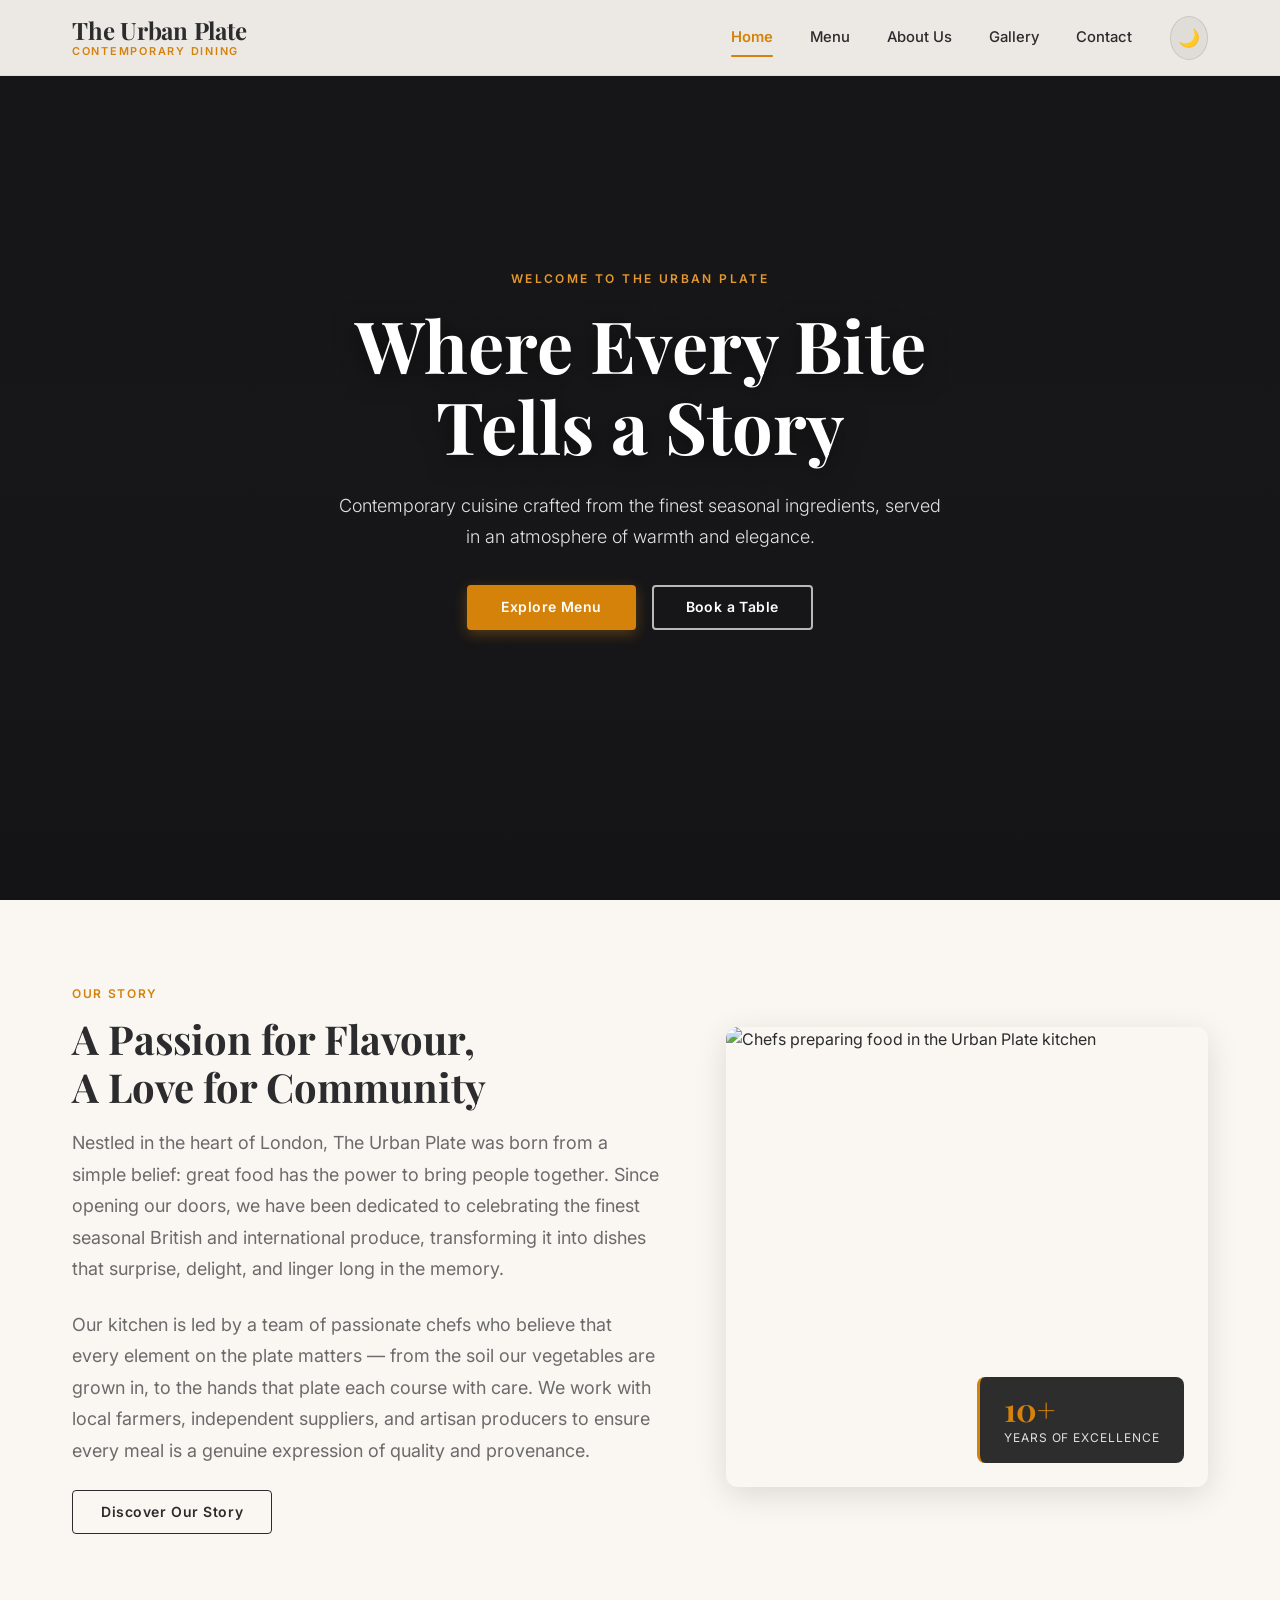
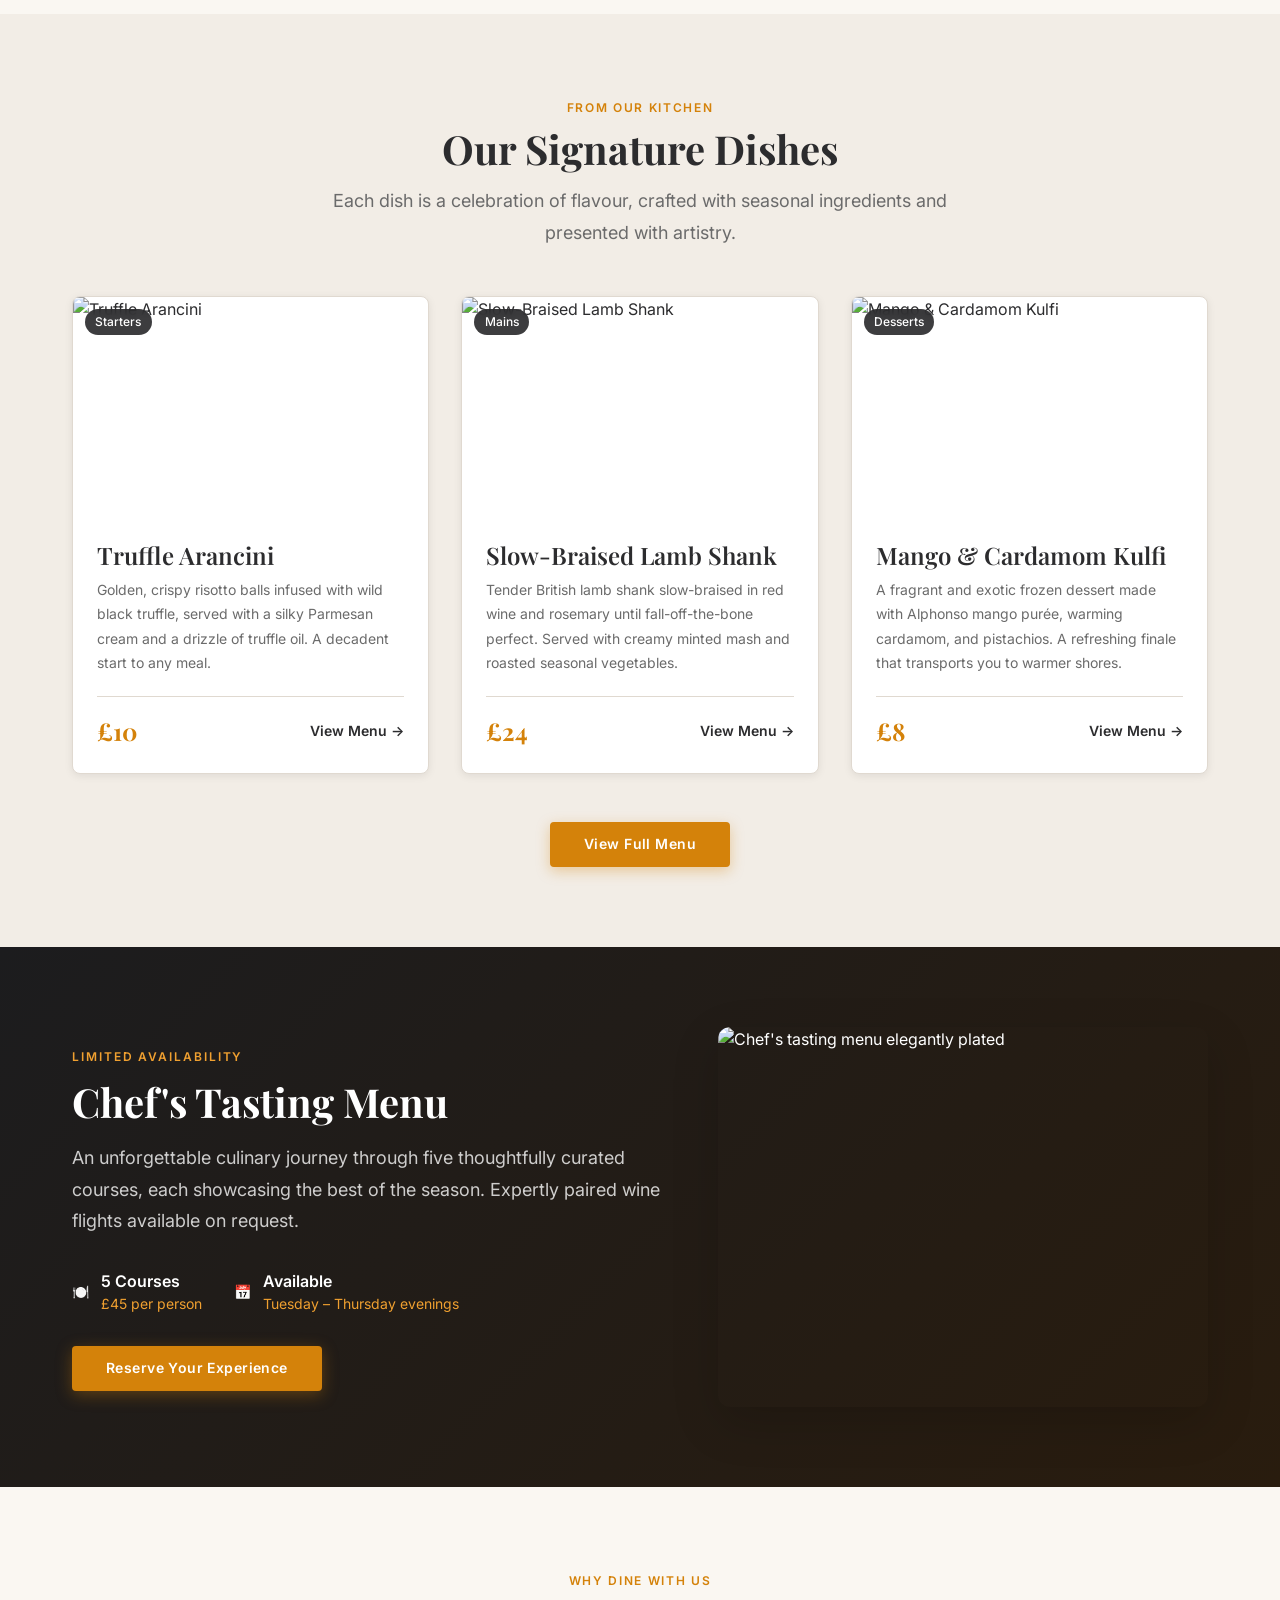
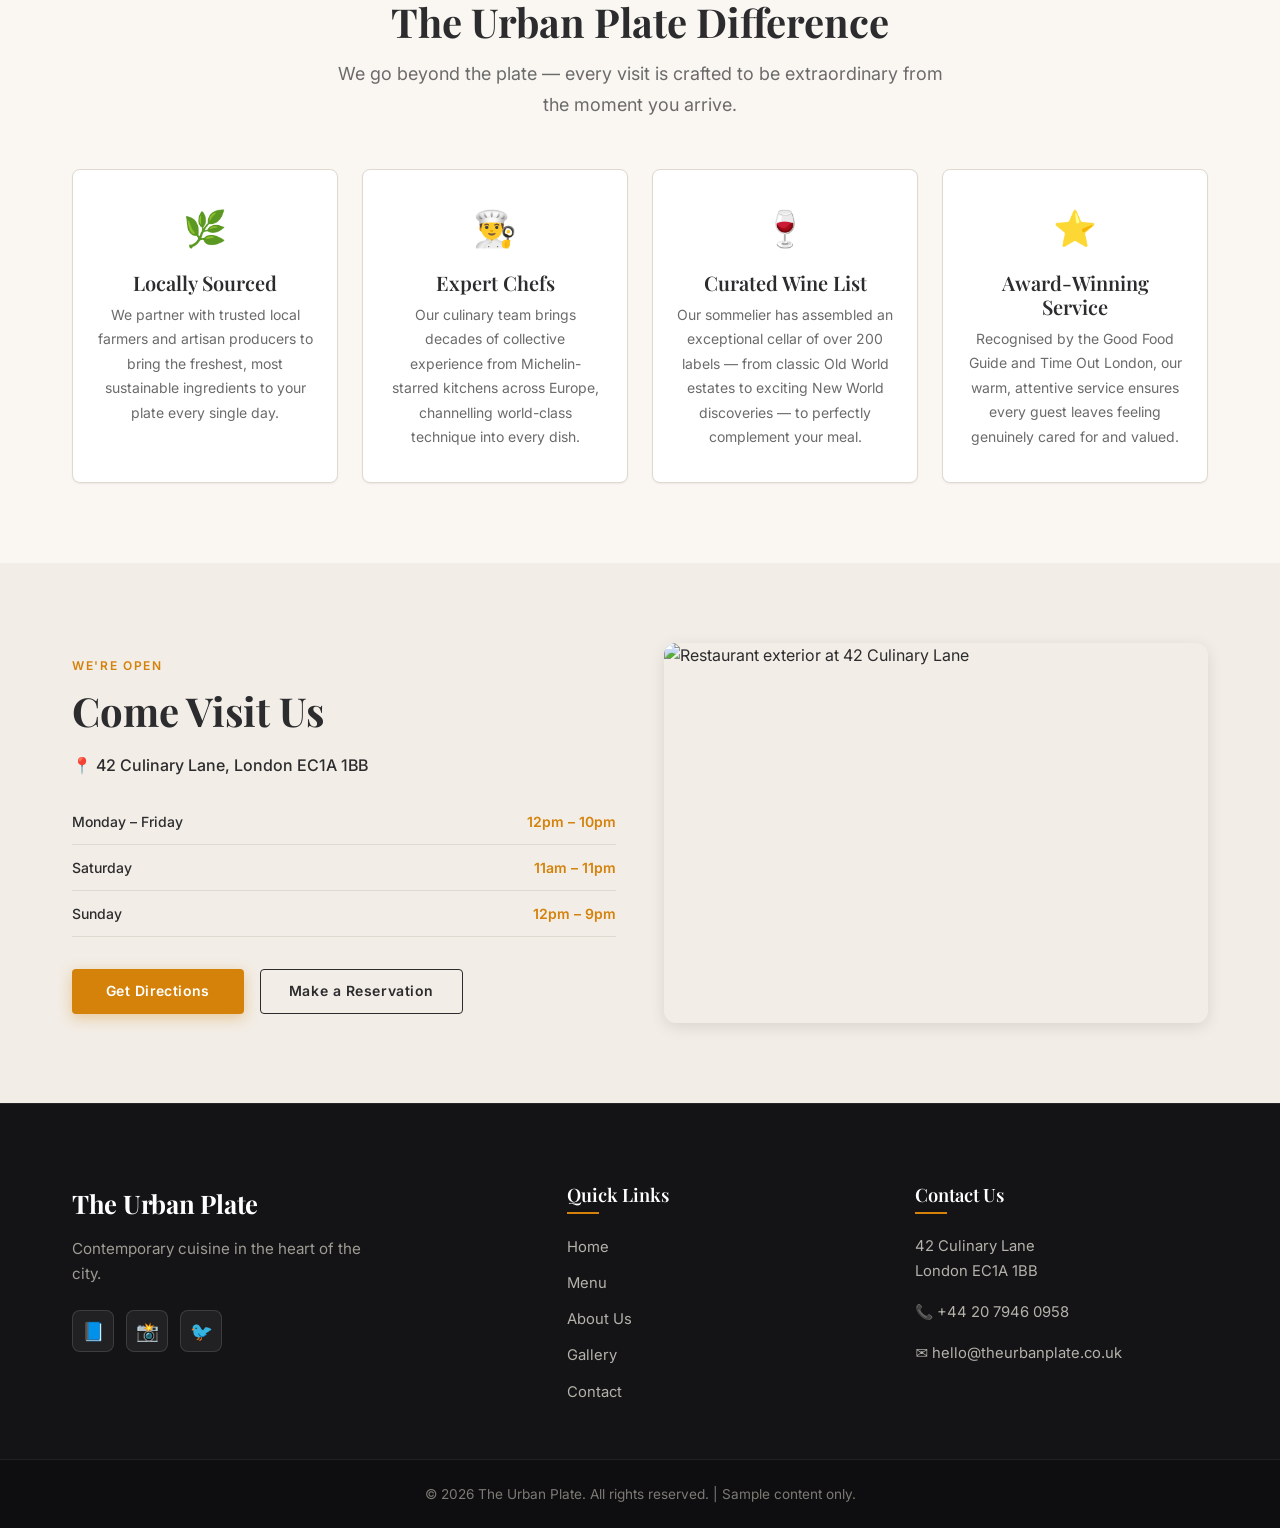
==== index.html @ 1adb3695 "fixed bugs and UI improvement" ====
<!DOCTYPE html>
<html lang="en" data-theme="light">
<head>
  <meta charset="UTF-8">
  <meta name="viewport" content="width=device-width, initial-scale=1.0">
  <meta name="description" content="The Urban Plate – Contemporary dining in the heart of the city.">
  <title>The Urban Plate – Contemporary Restaurant</title>
  <!-- Google Fonts -->
  <link rel="preconnect" href="https://fonts.googleapis.com">
  <link rel="preconnect" href="https://fonts.gstatic.com" crossorigin>
  <link href="https://fonts.googleapis.com/css2?family=Playfair+Display:wght@400;600;700&family=Inter:wght@300;400;500;600&display=swap" rel="stylesheet">
  <link rel="stylesheet" href="css/style.css">
  <link rel="stylesheet" href="css/responsive.css">
</head>
<body>

  <!-- ===== HEADER ===== -->
  <header class="site-header" id="site-header">
    <div class="container header-inner">
      <a href="index.html" class="logo" aria-label="The Urban Plate – Home">
        <span class="logo-name">The Urban Plate</span>
        <span class="logo-tagline">Contemporary Dining</span>
      </a>
      <nav class="main-nav" aria-label="Main navigation">
        <button class="nav-toggle" aria-expanded="false" aria-controls="nav-links" aria-label="Toggle navigation">
          <span class="hamburger">☰</span>
        </button>
        <ul class="nav-links" id="nav-links" role="list">
          <li><a href="index.html" class="nav-link active">Home</a></li>
          <li><a href="menu.html" class="nav-link">Menu</a></li>
          <li><a href="about.html" class="nav-link">About Us</a></li>
          <li><a href="gallery.html" class="nav-link">Gallery</a></li>
          <li><a href="contact.html" class="nav-link">Contact</a></li>
        </ul>
        <button id="dark-mode-toggle" class="dark-mode-btn" aria-label="Toggle dark mode">🌙</button>
      </nav>
    </div>
  </header>

  <main>

    <!-- ===== HERO SECTION ===== -->
    <section class="hero" style="background-image: url('https://images.unsplash.com/photo-1517248135467-4c7edcad34c4?w=1920&q=80')">
      <div class="hero-overlay"></div>
      <div class="hero-content container">
        <span class="hero-eyebrow fade-in">Welcome to The Urban Plate</span>
        <h1 class="hero-title fade-in">Where Every Bite<br>Tells a Story</h1>
        <p class="hero-subtitle fade-in">Contemporary cuisine crafted from the finest seasonal ingredients, served in an atmosphere of warmth and elegance.</p>
        <div class="hero-cta fade-in">
          <a href="menu.html" class="btn-primary">Explore Menu</a>
          <a href="contact.html" class="btn-secondary">Book a Table</a>
        </div>
      </div>
    </section>

    <!-- ===== INTRODUCTION SECTION ===== -->
    <section class="intro-section">
      <div class="container intro-inner">
        <div class="intro-text">
          <span class="section-eyebrow">Our Story</span>
          <h2 class="section-title">A Passion for Flavour, <br>A Love for Community</h2>
          <p>Nestled in the heart of London, The Urban Plate was born from a simple belief: great food has the power to bring people together. Since opening our doors, we have been dedicated to celebrating the finest seasonal British and international produce, transforming it into dishes that surprise, delight, and linger long in the memory.</p>
          <p>Our kitchen is led by a team of passionate chefs who believe that every element on the plate matters — from the soil our vegetables are grown in, to the hands that plate each course with care. We work with local farmers, independent suppliers, and artisan producers to ensure every meal is a genuine expression of quality and provenance.</p>
          <a href="about.html" class="btn-outline">Discover Our Story</a>
        </div>
        <div class="intro-image">
          <img src="https://images.unsplash.com/photo-1414235077428-338989a2e8c0?w=600&h=700&fit=crop&auto=format" alt="Chefs preparing food in the Urban Plate kitchen" loading="lazy">
          <div class="intro-image-badge">
            <span class="badge-number">10+</span>
            <span class="badge-label">Years of Excellence</span>
          </div>
        </div>
      </div>
    </section>

    <!-- ===== FEATURED DISHES SECTION ===== -->
    <section class="featured-dishes">
      <div class="container">
        <div class="section-header">
          <span class="section-eyebrow">From Our Kitchen</span>
          <h2 class="section-title">Our Signature Dishes</h2>
          <p class="section-subtitle">Each dish is a celebration of flavour, crafted with seasonal ingredients and presented with artistry.</p>
        </div>
        <div class="dishes-grid">

          <!-- Dish Card 1 -->
          <article class="dish-card">
            <div class="dish-image-wrap">
              <img src="https://images.unsplash.com/photo-1541529086526-db283c563270?w=600&h=400&fit=crop&auto=format" alt="Truffle Arancini" loading="lazy">
              <span class="dish-category">Starters</span>
            </div>
            <div class="dish-body">
              <h3 class="dish-name">Truffle Arancini</h3>
              <p class="dish-description">Golden, crispy risotto balls infused with wild black truffle, served with a silky Parmesan cream and a drizzle of truffle oil. A decadent start to any meal.</p>
              <div class="dish-footer">
                <span class="dish-price">£10</span>
                <a href="menu.html" class="dish-link">View Menu →</a>
              </div>
            </div>
          </article>

          <!-- Dish Card 2 -->
          <article class="dish-card">
            <div class="dish-image-wrap">
              <img src="https://images.unsplash.com/photo-1544025162-d76694265947?w=600&h=400&fit=crop&auto=format" alt="Slow-Braised Lamb Shank" loading="lazy">
              <span class="dish-category">Mains</span>
            </div>
            <div class="dish-body">
              <h3 class="dish-name">Slow-Braised Lamb Shank</h3>
              <p class="dish-description">Tender British lamb shank slow-braised in red wine and rosemary until fall-off-the-bone perfect. Served with creamy minted mash and roasted seasonal vegetables.</p>
              <div class="dish-footer">
                <span class="dish-price">£24</span>
                <a href="menu.html" class="dish-link">View Menu →</a>
              </div>
            </div>
          </article>

          <!-- Dish Card 3 -->
          <article class="dish-card">
            <div class="dish-image-wrap">
              <img src="https://images.unsplash.com/photo-1587314168485-3236d6710814?w=600&h=400&fit=crop&auto=format" alt="Mango & Cardamom Kulfi" loading="lazy">
              <span class="dish-category">Desserts</span>
            </div>
            <div class="dish-body">
              <h3 class="dish-name">Mango &amp; Cardamom Kulfi</h3>
              <p class="dish-description">A fragrant and exotic frozen dessert made with Alphonso mango purée, warming cardamom, and pistachios. A refreshing finale that transports you to warmer shores.</p>
              <div class="dish-footer">
                <span class="dish-price">£8</span>
                <a href="menu.html" class="dish-link">View Menu →</a>
              </div>
            </div>
          </article>

        </div>
        <div class="section-cta">
          <a href="menu.html" class="btn-primary">View Full Menu</a>
        </div>
      </div>
    </section>

    <!-- ===== SPECIAL OFFER / HIGHLIGHT BANNER ===== -->
    <section class="highlight-banner">
      <div class="container highlight-inner">
        <div class="highlight-content">
          <span class="highlight-eyebrow">Limited Availability</span>
          <h2 class="highlight-title">Chef's Tasting Menu</h2>
          <p class="highlight-desc">An unforgettable culinary journey through five thoughtfully curated courses, each showcasing the best of the season. Expertly paired wine flights available on request.</p>
          <div class="highlight-details">
            <div class="highlight-detail-item">
              <span class="highlight-icon">🍽️</span>
              <div>
                <strong>5 Courses</strong>
                <span>£45 per person</span>
              </div>
            </div>
            <div class="highlight-detail-item">
              <span class="highlight-icon">📅</span>
              <div>
                <strong>Available</strong>
                <span>Tuesday – Thursday evenings</span>
              </div>
            </div>
          </div>
          <a href="contact.html" class="btn-gold">Reserve Your Experience</a>
        </div>
        <div class="highlight-image">
          <img src="https://images.unsplash.com/photo-1529543544282-ea669407fca3?w=600&h=500&fit=crop&auto=format" alt="Chef's tasting menu elegantly plated" loading="lazy">
        </div>
      </div>
    </section>

    <!-- ===== WHY CHOOSE US ===== -->
    <section class="why-us">
      <div class="container">
        <div class="section-header">
          <span class="section-eyebrow">Why Dine With Us</span>
          <h2 class="section-title">The Urban Plate Difference</h2>
          <p class="section-subtitle">We go beyond the plate — every visit is crafted to be extraordinary from the moment you arrive.</p>
        </div>
        <div class="features-grid">

          <div class="feature-tile">
            <div class="feature-icon" aria-hidden="true">🌿</div>
            <h3 class="feature-title">Locally Sourced</h3>
            <p class="feature-desc">We partner with trusted local farmers and artisan producers to bring the freshest, most sustainable ingredients to your plate every single day.</p>
          </div>

          <div class="feature-tile">
            <div class="feature-icon" aria-hidden="true">👨‍🍳</div>
            <h3 class="feature-title">Expert Chefs</h3>
            <p class="feature-desc">Our culinary team brings decades of collective experience from Michelin-starred kitchens across Europe, channelling world-class technique into every dish.</p>
          </div>

          <div class="feature-tile">
            <div class="feature-icon" aria-hidden="true">🍷</div>
            <h3 class="feature-title">Curated Wine List</h3>
            <p class="feature-desc">Our sommelier has assembled an exceptional cellar of over 200 labels — from classic Old World estates to exciting New World discoveries — to perfectly complement your meal.</p>
          </div>

          <div class="feature-tile">
            <div class="feature-icon" aria-hidden="true">⭐</div>
            <h3 class="feature-title">Award-Winning Service</h3>
            <p class="feature-desc">Recognised by the Good Food Guide and Time Out London, our warm, attentive service ensures every guest leaves feeling genuinely cared for and valued.</p>
          </div>

        </div>
      </div>
    </section>

    <!-- ===== OPENING HOURS TEASER ===== -->
    <section class="hours-teaser">
      <div class="container hours-inner">
        <div class="hours-content">
          <span class="section-eyebrow">We're Open</span>
          <h2 class="section-title">Come Visit Us</h2>
          <p class="hours-address">📍 42 Culinary Lane, London EC1A 1BB</p>
          <ul class="hours-list" aria-label="Opening hours">
            <li>
              <span class="hours-day">Monday – Friday</span>
              <span class="hours-time">12pm – 10pm</span>
            </li>
            <li>
              <span class="hours-day">Saturday</span>
              <span class="hours-time">11am – 11pm</span>
            </li>
            <li>
              <span class="hours-day">Sunday</span>
              <span class="hours-time">12pm – 9pm</span>
            </li>
          </ul>
          <div class="hours-actions">
            <a href="contact.html" class="btn-primary">Get Directions</a>
            <a href="contact.html" class="btn-outline">Make a Reservation</a>
          </div>
        </div>
        <div class="hours-map-placeholder" aria-hidden="true">
          <img src="https://images.unsplash.com/photo-1424847651672-bf20a4b0982b?w=560&h=420&fit=crop&auto=format" alt="Restaurant exterior at 42 Culinary Lane" loading="lazy">
        </div>
      </div>
    </section>

  </main>

  <!-- ===== FOOTER ===== -->
  <footer class="site-footer">
    <div class="container footer-inner">
      <div class="footer-brand">
        <span class="logo-name">The Urban Plate</span>
        <p>Contemporary cuisine in the heart of the city.</p>
        <div class="social-links">
          <a href="#" aria-label="Facebook">📘</a>
          <a href="#" aria-label="Instagram">📸</a>
          <a href="#" aria-label="Twitter">🐦</a>
        </div>
      </div>
      <div class="footer-nav">
        <h4>Quick Links</h4>
        <ul>
          <li><a href="index.html">Home</a></li>
          <li><a href="menu.html">Menu</a></li>
          <li><a href="about.html">About Us</a></li>
          <li><a href="gallery.html">Gallery</a></li>
          <li><a href="contact.html">Contact</a></li>
        </ul>
      </div>
      <div class="footer-contact">
        <h4>Contact Us</h4>
        <p>42 Culinary Lane<br>London EC1A 1BB</p>
        <p>📞 +44 20 7946 0958</p>
        <p>✉️ hello@theurbanplate.co.uk</p>
      </div>
    </div>
    <div class="footer-bar">
      <div class="container">
        <p>&copy; <span id="current-year"></span> The Urban Plate. All rights reserved. | Sample content only.</p>
      </div>
    </div>
  </footer>

  <script src="js/main.js" defer></script>
</body>
</html>
---- css/style.css ----
/* ============================================================
   The Urban Plate — Main Stylesheet
   Design System: Cream/Charcoal/Gold | Playfair Display + Inter
   ============================================================ */

/* ─────────────────────────────────────────
   1. GOOGLE FONTS IMPORT
───────────────────────────────────────── */
@import url('https://fonts.googleapis.com/css2?family=Playfair+Display:ital,wght@0,400;0,500;0,600;0,700;1,400;1,500&family=Inter:wght@300;400;500;600;700&display=swap');

/* ─────────────────────────────────────────
   2. CSS CUSTOM PROPERTIES
───────────────────────────────────────── */
:root {
  /* Colors */
  --color-bg-primary:       #FAF7F2;
  --color-bg-secondary:     #1C1C1E;
  --color-bg-card:          #FFFFFF;
  --color-bg-muted:         #F2EDE6;
  --color-accent:           #D4820A;
  --color-accent-dark:      #B56D08;
  --color-accent-light:     #F0A030;
  --color-text-primary:     #2C2C2E;
  --color-text-muted:       #6B6B6B;
  --color-text-light:       #FFFFFF;
  --color-text-on-dark:     #E8E8E8;
  --color-border:           #E0D9D0;
  --color-border-dark:      #3A3A3C;
  --color-success:          #2D7A4F;
  --color-success-bg:       #E6F4ED;
  --color-error:            #C0392B;
  --color-error-bg:         #FDECEA;

  /* Typography */
  --font-heading:           'Playfair Display', Georgia, serif;
  --font-body:              'Inter', system-ui, -apple-system, sans-serif;

  /* Font Sizes (fluid) */
  --fs-xs:    0.75rem;    /* 12px */
  --fs-sm:    0.875rem;   /* 14px */
  --fs-base:  1rem;       /* 16px */
  --fs-md:    1.125rem;   /* 18px */
  --fs-lg:    1.25rem;    /* 20px */
  --fs-xl:    1.5rem;     /* 24px */
  --fs-2xl:   2rem;       /* 32px */
  --fs-3xl:   2.5rem;     /* 40px */
  --fs-4xl:   3rem;       /* 48px */
  --fs-5xl:   3.75rem;    /* 60px */
  --fs-hero:  clamp(2.5rem, 6vw, 4.5rem);

  /* Font Weights */
  --fw-light:    300;
  --fw-regular:  400;
  --fw-medium:   500;
  --fw-semibold: 600;
  --fw-bold:     700;

  /* Line Heights */
  --lh-tight:   1.2;
  --lh-snug:    1.35;
  --lh-normal:  1.5;
  --lh-relaxed: 1.75;

  /* Spacing */
  --space-1:   0.25rem;
  --space-2:   0.5rem;
  --space-3:   0.75rem;
  --space-4:   1rem;
  --space-5:   1.25rem;
  --space-6:   1.5rem;
  --space-8:   2rem;
  --space-10:  2.5rem;
  --space-12:  3rem;
  --space-16:  4rem;
  --space-20:  5rem;
  --space-24:  6rem;

  /* Layout */
  --max-width:          1200px;
  --container-padding:  clamp(1rem, 4vw, 2rem);
  --header-height:      72px;

  /* Border Radius */
  --radius-sm:   4px;
  --radius-md:   8px;
  --radius-lg:   12px;
  --radius-xl:   16px;
  --radius-full: 9999px;

  /* Shadows */
  --shadow-xs:  0 1px 2px rgba(0, 0, 0, 0.06);
  --shadow-sm:  0 2px 8px rgba(0, 0, 0, 0.08);
  --shadow-md:  0 4px 16px rgba(0, 0, 0, 0.10);
  --shadow-lg:  0 8px 32px rgba(0, 0, 0, 0.12);
  --shadow-xl:  0 16px 48px rgba(0, 0, 0, 0.16);
  --shadow-accent: 0 4px 20px rgba(212, 130, 10, 0.30);

  /* Transitions */
  --transition-fast:   0.15s ease;
  --transition-base:   0.3s ease;
  --transition-slow:   0.5s ease;

  /* Z-Index Scale */
  --z-below:   -1;
  --z-base:     0;
  --z-above:    1;
  --z-dropdown: 100;
  --z-sticky:   200;
  --z-overlay:  300;
  --z-modal:    400;
  --z-toast:    500;
}

/* ─────────────────────────────────────────
   3. RESET & BASE
───────────────────────────────────────── */
*,
*::before,
*::after {
  box-sizing: border-box;
  margin: 0;
  padding: 0;
}

html {
  scroll-behavior: smooth;
  font-size: 16px;
  -webkit-text-size-adjust: 100%;
  text-size-adjust: 100%;
}

body {
  font-family: var(--font-body);
  font-size: var(--fs-base);
  font-weight: var(--fw-regular);
  line-height: var(--lh-normal);
  color: var(--color-text-primary);
  background-color: var(--color-bg-primary);
  -webkit-font-smoothing: antialiased;
  -moz-osx-font-smoothing: grayscale;
  overflow-x: hidden;
}

img,
picture,
video,
canvas,
svg {
  display: block;
  max-width: 100%;
}

input,
button,
textarea,
select {
  font: inherit;
}

p,
h1, h2, h3, h4, h5, h6 {
  overflow-wrap: break-word;
}

ul, ol {
  list-style: none;
}

a {
  color: inherit;
  text-decoration: none;
}

button {
  cursor: pointer;
  border: none;
  background: none;
}

/* ─────────────────────────────────────────
   4. TYPOGRAPHY
───────────────────────────────────────── */
h1, h2, h3, h4 {
  font-family: var(--font-heading);
  font-weight: var(--fw-bold);
  line-height: var(--lh-tight);
  color: var(--color-text-primary);
}

h1 { font-size: var(--fs-4xl); }
h2 { font-size: var(--fs-3xl); }
h3 { font-size: var(--fs-2xl); }
h4 { font-size: var(--fs-xl); }

h5, h6 {
  font-family: var(--font-body);
  font-weight: var(--fw-semibold);
  line-height: var(--lh-snug);
}
h5 { font-size: var(--fs-lg); }
h6 { font-size: var(--fs-md); }

p {
  line-height: var(--lh-relaxed);
  color: var(--color-text-muted);
}

p + p {
  margin-top: var(--space-4);
}

strong { font-weight: var(--fw-semibold); color: var(--color-text-primary); }
em     { font-style: italic; }

small  { font-size: var(--fs-sm); }

blockquote {
  border-left: 4px solid var(--color-accent);
  padding-left: var(--space-6);
  font-family: var(--font-heading);
  font-style: italic;
  font-size: var(--fs-lg);
  color: var(--color-text-primary);
  margin: var(--space-8) 0;
}

/* ── Typography Utilities ── */
.text-center   { text-align: center; }
.text-left     { text-align: left; }
.text-right    { text-align: right; }

.text-accent   { color: var(--color-accent); }
.text-muted    { color: var(--color-text-muted); }
.text-light    { color: var(--color-text-light); }
.text-dark     { color: var(--color-text-primary); }
.text-on-dark  { color: var(--color-text-on-dark); }

.text-sm   { font-size: var(--fs-sm); }
.text-md   { font-size: var(--fs-md); }
.text-lg   { font-size: var(--fs-lg); }
.text-xl   { font-size: var(--fs-xl); }

.font-heading  { font-family: var(--font-heading); }
.font-body     { font-family: var(--font-body); }
.fw-medium     { font-weight: var(--fw-medium); }
.fw-semibold   { font-weight: var(--fw-semibold); }
.fw-bold       { font-weight: var(--fw-bold); }

.italic        { font-style: italic; }
.uppercase     { text-transform: uppercase; letter-spacing: 0.08em; }
.tracking-wide { letter-spacing: 0.05em; }

/* ─────────────────────────────────────────
   5. LAYOUT SYSTEM
───────────────────────────────────────── */
.container {
  width: 100%;
  max-width: var(--max-width);
  margin-inline: auto;
  padding-inline: var(--container-padding);
}

.container-sm {
  max-width: 760px;
  margin-inline: auto;
  padding-inline: var(--container-padding);
}

/* Flexbox Utilities */
.d-flex        { display: flex; }
.d-inline-flex { display: inline-flex; }
.flex-col      { flex-direction: column; }
.flex-row      { flex-direction: row; }
.flex-wrap     { flex-wrap: wrap; }
.flex-nowrap   { flex-wrap: nowrap; }
.align-center  { align-items: center; }
.align-start   { align-items: flex-start; }
.align-end     { align-items: flex-end; }
.justify-center       { justify-content: center; }
.justify-between      { justify-content: space-between; }
.justify-end          { justify-content: flex-end; }
.justify-start        { justify-content: flex-start; }
.gap-2  { gap: var(--space-2); }
.gap-4  { gap: var(--space-4); }
.gap-6  { gap: var(--space-6); }
.gap-8  { gap: var(--space-8); }
.gap-12 { gap: var(--space-12); }

/* Grid Utilities */
.d-grid        { display: grid; }
.grid-2 { grid-template-columns: repeat(2, 1fr); gap: var(--space-8); }
.grid-3 { grid-template-columns: repeat(3, 1fr); gap: var(--space-8); }
.grid-4 { grid-template-columns: repeat(4, 1fr); gap: var(--space-6); }

/* Spacing Utilities */
.mt-auto { margin-top: auto; }
.mb-auto { margin-bottom: auto; }
.mx-auto { margin-inline: auto; }

.mt-4  { margin-top: var(--space-4); }
.mt-6  { margin-top: var(--space-6); }
.mt-8  { margin-top: var(--space-8); }
.mt-12 { margin-top: var(--space-12); }
.mb-4  { margin-bottom: var(--space-4); }
.mb-6  { margin-bottom: var(--space-6); }
.mb-8  { margin-bottom: var(--space-8); }

.pt-8  { padding-top: var(--space-8); }
.pb-8  { padding-bottom: var(--space-8); }

/* Display Utilities */
.d-none   { display: none; }
.d-block  { display: block; }

/* Width/Height Utilities */
.w-full  { width: 100%; }
.h-full  { height: 100%; }

/* Position Utilities */
.relative { position: relative; }
.absolute  { position: absolute; }
.fixed     { position: fixed; }

/* Overflow */
.overflow-hidden { overflow: hidden; }

/* ─────────────────────────────────────────
   6. SECTION & HEADING UTILITIES
───────────────────────────────────────── */
.section-padding {
  padding-top: 80px;
  padding-bottom: 80px;
}

.section-heading {
  font-family: var(--font-heading);
  font-size: var(--fs-3xl);
  font-weight: var(--fw-bold);
  color: var(--color-text-primary);
  margin-bottom: var(--space-4);
  position: relative;
  display: inline-block;
}

.section-heading::after {
  content: '';
  display: block;
  width: 60px;
  height: 3px;
  background-color: var(--color-accent);
  margin-top: var(--space-3);
  border-radius: var(--radius-full);
}

.section-heading.centered {
  display: block;
  text-align: center;
}

.section-heading.centered::after {
  margin-inline: auto;
}

.section-subheading {
  font-size: var(--fs-md);
  color: var(--color-text-muted);
  line-height: var(--lh-relaxed);
  max-width: 600px;
}

.section-subheading.centered {
  margin-inline: auto;
  text-align: center;
}

.section-label {
  font-family: var(--font-body);
  font-size: var(--fs-xs);
  font-weight: var(--fw-semibold);
  text-transform: uppercase;
  letter-spacing: 0.12em;
  color: var(--color-accent);
  margin-bottom: var(--space-3);
}

/* ─────────────────────────────────────────
   7. HEADER & NAVIGATION
───────────────────────────────────────── */
.site-header {
  position: fixed;
  top: 0;
  left: 0;
  right: 0;
  z-index: 1000;
  height: 76px;
  display: flex;
  align-items: center;
  background-color: rgba(250, 247, 242, 0.94);
  backdrop-filter: blur(14px) saturate(180%);
  -webkit-backdrop-filter: blur(14px) saturate(180%);
  border-bottom: 1px solid rgba(212, 130, 10, 0.15);
  transition: background-color 0.3s ease,
              box-shadow 0.3s ease,
              height 0.3s ease;
}

.site-header.scrolled {
  height: 68px;
  background-color: rgba(250, 247, 242, 0.98);
  box-shadow: 0 4px 20px rgba(0, 0, 0, 0.08);
}

.site-header .container,
.header-inner {
  display: flex;
  align-items: center;
  justify-content: space-between;
  width: 100%;
}

/* Logo */
.logo,
.site-logo {
  display: flex;
  flex-direction: column;
  line-height: 1.1;
  text-decoration: none;
  flex-shrink: 0;
}

.logo-name,
.site-logo__name {
  font-family: var(--font-heading, 'Playfair Display', Georgia, serif);
  font-size: 1.5rem;
  font-weight: 700;
  color: var(--color-text-primary, #2C2C2E);
  letter-spacing: -0.01em;
}

.logo-name span,
.site-logo__name span {
  color: var(--color-accent, #D4820A);
}

.logo-tagline,
.site-logo__tagline {
  font-family: var(--font-body, 'Inter', sans-serif);
  font-size: 0.68rem;
  font-weight: 600;
  letter-spacing: 0.16em;
  text-transform: uppercase;
  color: var(--color-accent, #D4820A);
  margin-top: 2px;
}

/* Primary Navigation */
.main-nav,
.site-nav {
  display: flex;
  align-items: center;
  gap: 1.5rem;
}

.nav-links,
.nav-list {
  display: flex;
  align-items: center;
  gap: 0.5rem;
  list-style: none;
  margin: 0;
  padding: 0;
}

.nav-links li,
.nav-list li {
  list-style: none;
  margin: 0;
  padding: 0;
}

.nav-link {
  display: inline-block;
  font-family: var(--font-body, 'Inter', sans-serif);
  font-size: 0.925rem;
  font-weight: 500;
  color: var(--color-text-primary, #2C2C2E);
  padding: 0.5rem 0.9rem;
  border-radius: 4px;
  position: relative;
  text-decoration: none;
  transition: color 0.2s ease;
  white-space: nowrap;
}

.nav-link::after {
  content: '';
  position: absolute;
  bottom: 0;
  left: 0.9rem;
  right: 0.9rem;
  height: 2px;
  background-color: var(--color-accent, #D4820A);
  border-radius: 2px;
  transform: scaleX(0);
  transform-origin: center;
  transition: transform 0.25s ease;
}

.nav-link:hover {
  color: var(--color-accent, #D4820A);
}

.nav-link:hover::after,
.nav-link.nav-active::after,
.nav-link.active::after {
  transform: scaleX(1);
}

.nav-link.nav-active,
.nav-link.active {
  color: var(--color-accent, #D4820A);
  font-weight: 600;
}

/* Dark mode toggle */
.dark-mode-btn,
#dark-mode-toggle {
  background: rgba(0, 0, 0, 0.05);
  border: 1px solid rgba(0, 0, 0, 0.1);
  border-radius: 50%;
  width: 38px;
  height: 38px;
  display: flex;
  align-items: center;
  justify-content: center;
  cursor: pointer;
  font-size: 1.1rem;
  transition: all 0.2s ease;
  padding: 0;
  line-height: 1;
  color: var(--color-text-primary, #2C2C2E);
}

.dark-mode-btn:hover,
#dark-mode-toggle:hover {
  background: rgba(212, 130, 10, 0.15);
  border-color: var(--color-accent, #D4820A);
  transform: rotate(15deg);
}

/* Nav CTA */
.nav-cta {
  margin-left: var(--space-4);
}

/* Hamburger Toggle */
.nav-toggle {
  display: none;
  flex-direction: column;
  justify-content: center;
  align-items: center;
  gap: 5px;
  width: 40px;
  height: 40px;
  background: none;
  border: none;
  cursor: pointer;
  border-radius: var(--radius-sm);
  padding: var(--space-2);
  transition: background-color var(--transition-fast);
  color: var(--color-text-primary, #2C2C2E);
  font-size: 1.4rem;
}

.nav-toggle:hover {
  background-color: var(--color-bg-muted);
}

.nav-toggle .hamburger {
  font-size: 1.4rem;
  line-height: 1;
}

.nav-toggle__bar {
  display: block;
  width: 22px;
  height: 2px;
  background-color: var(--color-text-primary);
  border-radius: var(--radius-full);
  transition: transform var(--transition-base), opacity var(--transition-base);
}
}

.nav-toggle[aria-expanded="true"] .nav-toggle__bar:nth-child(1) {
  transform: translateY(7px) rotate(45deg);
}
.nav-toggle[aria-expanded="true"] .nav-toggle__bar:nth-child(2) {
  opacity: 0;
  transform: scaleX(0);
}
.nav-toggle[aria-expanded="true"] .nav-toggle__bar:nth-child(3) {
  transform: translateY(-7px) rotate(-45deg);
}

/* Page offset for fixed header */
.page-content {
  padding-top: var(--header-height);
}

/* ─────────────────────────────────────────
   8. HERO SECTION
───────────────────────────────────────── */
.hero {
  position: relative;
  min-height: 100vh;
  display: flex;
  align-items: center;
  justify-content: center;
  overflow: hidden;
  background-color: var(--color-bg-secondary);
}

.hero__bg {
  position: absolute;
  inset: 0;
  background-size: cover;
  background-position: center;
  background-repeat: no-repeat;
  transform: scale(1.04);
  transition: transform 8s ease;
}

.hero.loaded .hero__bg {
  transform: scale(1);
}

.hero-overlay,
.hero__overlay {
  position: absolute;
  inset: 0;
  background: linear-gradient(
    180deg,
    rgba(18, 18, 20, 0.70) 0%,
    rgba(18, 18, 20, 0.50) 50%,
    rgba(18, 18, 20, 0.80) 100%
  );
  z-index: 1;
}

.hero-content,
.hero__content {
  position: relative;
  z-index: 2;
  text-align: center;
  padding: var(--space-8) var(--container-padding);
  max-width: 860px;
  margin: 0 auto;
  animation: fadeInUp 0.8s ease both;
  display: flex;
  flex-direction: column;
  align-items: center;
}

.hero-eyebrow,
.hero__label {
  display: inline-block;
  font-family: var(--font-body);
  font-size: var(--fs-xs);
  font-weight: var(--fw-semibold);
  letter-spacing: 0.2em;
  text-transform: uppercase;
  color: var(--color-accent-light, #F0A030);
  margin-bottom: var(--space-4);
  opacity: 0.95;
}

.hero-title,
.hero__heading {
  font-family: var(--font-heading);
  font-size: var(--fs-hero);
  font-weight: var(--fw-bold);
  line-height: 1.12;
  color: #FFFFFF;
  margin-bottom: var(--space-6);
  text-shadow: 0 4px 24px rgba(0, 0, 0, 0.5);
}

.hero-title em,
.hero__heading em {
  font-style: italic;
  color: var(--color-accent-light);
}

.hero-subtitle,
.hero__subtext {
  font-family: var(--font-body);
  font-size: var(--fs-md);
  color: rgba(255, 255, 255, 0.88);
  line-height: var(--lh-relaxed);
  max-width: 620px;
  margin-inline: auto;
  margin-bottom: var(--space-8);
  font-weight: 300;
}

.hero-cta,
.hero__actions {
  display: flex;
  gap: var(--space-4);
  justify-content: center;
  flex-wrap: wrap;
}

/* Hero scroll indicator */
.hero__scroll {
  position: absolute;
  bottom: var(--space-8);
  left: 50%;
  transform: translateX(-50%);
  z-index: 2;
  display: flex;
  flex-direction: column;
  align-items: center;
  gap: var(--space-2);
  color: rgba(255, 255, 255, 0.6);
  font-size: var(--fs-xs);
  letter-spacing: 0.1em;
  text-transform: uppercase;
  animation: fadeInUp 1s ease 0.6s both;
}

.hero__scroll-line {
  width: 1px;
  height: 40px;
  background: linear-gradient(to bottom, rgba(255,255,255,0.6), transparent);
  animation: scrollPulse 2s ease-in-out infinite;
}

/* ─────────────────────────────────────────
   9. BUTTONS
───────────────────────────────────────── */
.btn,
.btn-primary,
.btn-secondary,
.btn-outline,
.btn-gold,
.btn-outline-dark {
  display: inline-flex;
  align-items: center;
  justify-content: center;
  gap: var(--space-2);
  padding: 0.85rem 2rem;
  font-family: var(--font-body);
  font-size: var(--fs-sm);
  font-weight: var(--fw-semibold);
  letter-spacing: 0.03em;
  border-radius: var(--radius-sm);
  border: 2px solid transparent;
  cursor: pointer;
  text-decoration: none;
  transition: background-color var(--transition-base),
              color var(--transition-base),
              border-color var(--transition-base),
              box-shadow var(--transition-base),
              transform var(--transition-fast);
  white-space: nowrap;
  user-select: none;
  line-height: 1;
}

.btn:focus-visible,
.btn-primary:focus-visible,
.btn-secondary:focus-visible {
  outline: 3px solid var(--color-accent);
  outline-offset: 3px;
}

.btn:active,
.btn-primary:active,
.btn-secondary:active {
  transform: translateY(1px);
}

/* Primary */
.btn-primary {
  background-color: var(--color-accent);
  color: #FFFFFF !important;
  border-color: var(--color-accent);
  box-shadow: 0 4px 14px rgba(212, 130, 10, 0.35);
}

.btn-primary:hover {
  background-color: var(--color-accent-dark);
  border-color: var(--color-accent-dark);
  box-shadow: var(--shadow-accent);
  transform: translateY(-2px);
}

/* Secondary (outline, for dark backgrounds) */
.btn-secondary {
  background-color: transparent;
  color: #FFFFFF;
  border-color: rgba(255, 255, 255, 0.70);
}

.btn-secondary:hover {
  background-color: rgba(255, 255, 255, 0.12);
  border-color: #FFFFFF;
  transform: translateY(-2px);
}

/* Outline dark (for light backgrounds) */
.btn-outline-dark {
  background-color: transparent;
  color: var(--color-text-primary);
  border-color: var(--color-border);
}

.btn-outline-dark:hover {
  border-color: var(--color-accent);
  color: var(--color-accent);
  transform: translateY(-2px);
}

/* Accent ghost */
.btn-ghost-accent {
  background-color: transparent;
  color: var(--color-accent);
  border-color: var(--color-accent);
}

.btn-ghost-accent:hover {
  background-color: var(--color-accent);
  color: #FFFFFF;
  box-shadow: var(--shadow-accent);
  transform: translateY(-2px);
}

/* Button Sizes */
.btn-sm {
  padding: 0.5rem 1.25rem;
  font-size: var(--fs-xs);
}

.btn-lg {
  padding: 1rem 2.25rem;
  font-size: var(--fs-base);
}

/* Icon Button */
.btn-icon {
  width: 44px;
  height: 44px;
  padding: 0;
  border-radius: var(--radius-md);
}

/* Disabled state */
.btn:disabled,
.btn[aria-disabled="true"] {
  opacity: 0.5;
  cursor: not-allowed;
  pointer-events: none;
}

/* ─────────────────────────────────────────
   10. CARDS
───────────────────────────────────────── */
.card {
  background-color: var(--color-bg-card);
  border-radius: var(--radius-md);
  overflow: hidden;
  box-shadow: var(--shadow-sm);
  transition: transform var(--transition-base),
              box-shadow var(--transition-base);
  display: flex;
  flex-direction: column;
}

.card:hover {
  transform: translateY(-4px);
  box-shadow: var(--shadow-lg);
}

.card-img {
  width: 100%;
  aspect-ratio: 4 / 3;
  overflow: hidden;
  position: relative;
  background-color: var(--color-bg-muted);
  flex-shrink: 0;
}

.card-img img {
  width: 100%;
  height: 100%;
  object-fit: cover;
  display: block;
  transition: transform var(--transition-slow);
}

.card:hover .card-img img {
  transform: scale(1.05);
}

.card-img-overlay {
  position: absolute;
  inset: 0;
  background: linear-gradient(to top, rgba(28, 28, 30, 0.6) 0%, transparent 50%);
  opacity: 0;
  transition: opacity var(--transition-base);
}

.card:hover .card-img-overlay {
  opacity: 1;
}

.card-body {
  padding: var(--space-6);
  flex: 1;
  display: flex;
  flex-direction: column;
  gap: var(--space-3);
}

.card-meta {
  display: flex;
  align-items: center;
  justify-content: space-between;
  gap: var(--space-3);
}

.card-tag {
  display: inline-block;
  font-size: var(--fs-xs);
  font-weight: var(--fw-semibold);
  letter-spacing: 0.08em;
  text-transform: uppercase;
  color: var(--color-accent);
  background-color: rgba(212, 130, 10, 0.10);
  padding: 0.2rem 0.65rem;
  border-radius: var(--radius-full);
}

.card-title {
  font-family: var(--font-heading);
  font-size: var(--fs-lg);
  font-weight: var(--fw-bold);
  color: var(--color-text-primary);
  line-height: var(--lh-snug);
}

.card-desc,
.card-text {
  font-size: var(--fs-sm);
  color: var(--color-text-muted);
  line-height: var(--lh-relaxed);
  flex: 1;
}

.card-badge {
  font-size: var(--fs-xs);
  font-weight: var(--fw-medium);
  color: var(--color-text-muted);
  background-color: var(--color-bg-muted);
  border: 1px solid var(--color-border);
  padding: 0.2rem 0.6rem;
  border-radius: var(--radius-full);
}

.card-price {
  font-size: var(--fs-lg);
  font-weight: var(--fw-bold);
  color: var(--color-accent);
  font-family: var(--font-heading);
}

.card-footer {
  padding: var(--space-4) var(--space-6);
  border-top: 1px solid var(--color-border);
  display: flex;
  align-items: center;
  justify-content: space-between;
  gap: var(--space-3);
  flex-wrap: wrap;
}

/* Featured card variant */
.card-featured {
  border: 2px solid var(--color-accent);
}

/* Horizontal card */
.card-horizontal {
  flex-direction: row;
}

.card-horizontal .card-img {
  width: 180px;
  aspect-ratio: unset;
  flex-shrink: 0;
}

/* ─────────────────────────────────────────
   11. MENU PAGE
───────────────────────────────────────── */
.menu-hero {
  padding: calc(var(--header-height) + var(--space-16)) 0 var(--space-16);
  background: linear-gradient(135deg, var(--color-bg-muted) 0%, var(--color-bg-primary) 100%);
  text-align: center;
}

.menu-controls {
  padding: var(--space-8) 0;
  background-color: var(--color-bg-primary);
  border-bottom: 1px solid var(--color-border);
  position: sticky;
  top: var(--header-height);
  z-index: var(--z-dropdown);
}

.menu-controls .container {
  display: flex;
  flex-direction: column;
  gap: var(--space-5);
}

/* Filter Buttons */
.menu-filters {
  display: flex;
  flex-wrap: wrap;
  gap: var(--space-2);
  align-items: center;
}

.filter-btn {
  display: inline-flex;
  align-items: center;
  gap: var(--space-2);
  padding: 0.5rem 1.25rem;
  font-size: var(--fs-sm);
  font-weight: var(--fw-medium);
  color: var(--color-text-muted);
  background-color: var(--color-bg-card);
  border: 1.5px solid var(--color-border);
  border-radius: var(--radius-full);
  cursor: pointer;
  transition: all var(--transition-fast);
  user-select: none;
  white-space: nowrap;
}

.filter-btn:hover {
  border-color: var(--color-accent);
  color: var(--color-accent);
}

.filter-btn.active,
.filter-btn[aria-pressed="true"] {
  background-color: var(--color-accent);
  border-color: var(--color-accent);
  color: #FFFFFF;
  box-shadow: var(--shadow-accent);
}

.filter-btn .count {
  font-size: var(--fs-xs);
  background-color: rgba(0, 0, 0, 0.12);
  border-radius: var(--radius-full);
  padding: 0.1rem 0.4rem;
  line-height: 1.4;
}

/* Search Bar */
.search-wrapper {
  max-width: 440px;
  width: 100%;
}

.search-bar,
.search-wrapper input {
  width: 100%;
  padding: 0.75rem 1.25rem;
  font-family: var(--font-body);
  font-size: var(--fs-sm);
  color: var(--color-text-primary);
  background-color: var(--color-bg-card);
  border: 1.5px solid var(--color-border);
  border-radius: var(--radius-full);
  outline: none;
  transition: border-color var(--transition-fast),
              box-shadow var(--transition-fast);
}

.search-bar:focus,
.search-wrapper input:focus {
  border-color: var(--color-accent);
  box-shadow: 0 0 0 3px rgba(212, 130, 10, 0.15);
}

/* Menu Grid */
.menu-grid {
  display: grid;
  grid-template-columns: repeat(auto-fill, minmax(280px, 1fr));
  gap: var(--space-6);
  padding: var(--space-10) 0;
}

/* Menu item card specialization */
.menu-item-card .card-img {
  aspect-ratio: 4 / 3;
}

.menu-item-card .dietary-icons {
  display: flex;
  gap: var(--space-2);
  margin-top: auto;
}

.dietary-icon {
  width: 22px;
  height: 22px;
  border-radius: var(--radius-full);
  background-color: var(--color-bg-muted);
  display: flex;
  align-items: center;
  justify-content: center;
  font-size: 11px;
  font-weight: var(--fw-bold);
  color: var(--color-text-muted);
  title: attr(title);
}

/* Empty State */
.empty-state {
  grid-column: 1 / -1;
  display: flex;
  flex-direction: column;
  align-items: center;
  justify-content: center;
  text-align: center;
  padding: var(--space-24) var(--space-8);
  gap: var(--space-4);
}

.empty-state__icon {
  width: 72px;
  height: 72px;
  border-radius: var(--radius-full);
  background-color: var(--color-bg-muted);
  display: flex;
  align-items: center;
  justify-content: center;
  font-size: 2rem;
  margin-bottom: var(--space-4);
}

.empty-state__title {
  font-family: var(--font-heading);
  font-size: var(--fs-xl);
  color: var(--color-text-primary);
}

.empty-state__text {
  font-size: var(--fs-sm);
  color: var(--color-text-muted);
  max-width: 320px;
}

/* Category section headings in menu */
.menu-category {
  padding-top: var(--space-12);
}

.menu-category__header {
  display: flex;
  align-items: center;
  gap: var(--space-4);
  margin-bottom: var(--space-8);
}

.menu-category__divider {
  flex: 1;
  height: 1px;
  background-color: var(--color-border);
}

/* ─────────────────────────────────────────
   12. GALLERY PAGE
───────────────────────────────────────── */
.gallery-grid {
  display: grid;
  grid-template-columns: repeat(auto-fill, minmax(300px, 1fr));
  gap: var(--space-4);
  padding: var(--space-8) 0;
}

.gallery-item {
  position: relative;
  overflow: hidden;
  border-radius: var(--radius-md);
  background-color: var(--color-bg-muted);
  cursor: pointer;
}

.gallery-item img {
  width: 100%;
  height: 100%;
  object-fit: cover;
  display: block;
  aspect-ratio: 1 / 1;
  transition: transform var(--transition-slow);
}

.gallery-item:hover img {
  transform: scale(1.07);
}

.gallery-item__overlay {
  position: absolute;
  inset: 0;
  background: rgba(28, 28, 30, 0.55);
  opacity: 0;
  transition: opacity var(--transition-base);
  display: flex;
  align-items: center;
  justify-content: center;
}

.gallery-item:hover .gallery-item__overlay {
  opacity: 1;
}

.gallery-item__overlay-icon {
  color: #FFFFFF;
  font-size: 2rem;
}

/* Featured / large gallery items */
.gallery-item--featured {
  grid-column: span 2;
  grid-row: span 2;
}

.gallery-item--featured img {
  aspect-ratio: unset;
  height: 100%;
  min-height: 300px;
}

/* Slideshow */
.slideshow-section {
  background-color: var(--color-bg-secondary);
  padding: var(--space-16) 0;
}

.slideshow-container {
  position: relative;
  width: 100%;
  overflow: hidden;
  border-radius: var(--radius-lg);
  max-height: 540px;
  background-color: #000;
}

.slide {
  position: absolute;
  inset: 0;
  opacity: 0;
  transition: opacity var(--transition-slow);
  display: flex;
  align-items: center;
  justify-content: center;
}

.slide.active {
  opacity: 1;
  position: relative;
}

.slide img {
  width: 100%;
  height: 100%;
  object-fit: cover;
  max-height: 540px;
}

.slide__caption {
  position: absolute;
  bottom: 0;
  left: 0;
  right: 0;
  padding: var(--space-6) var(--space-8);
  background: linear-gradient(to top, rgba(0,0,0,0.75), transparent);
  color: #FFFFFF;
}

.slide__caption h3 {
  color: #FFFFFF;
  font-size: var(--fs-xl);
  margin-bottom: var(--space-1);
}

.slide__caption p {
  color: rgba(255,255,255,0.75);
  font-size: var(--fs-sm);
}

/* Slideshow Controls */
.slideshow-controls {
  position: absolute;
  inset: 0;
  display: flex;
  align-items: center;
  justify-content: space-between;
  padding: 0 var(--space-4);
  pointer-events: none;
  z-index: 10;
}

.slideshow-btn {
  pointer-events: all;
  width: 48px;
  height: 48px;
  border-radius: var(--radius-full);
  background-color: rgba(255, 255, 255, 0.18);
  border: 1.5px solid rgba(255, 255, 255, 0.3);
  backdrop-filter: blur(8px);
  -webkit-backdrop-filter: blur(8px);
  color: #FFFFFF;
  display: flex;
  align-items: center;
  justify-content: center;
  cursor: pointer;
  transition: background-color var(--transition-fast),
              transform var(--transition-fast);
  font-size: 1.25rem;
}

.slideshow-btn:hover {
  background-color: rgba(212, 130, 10, 0.75);
  border-color: var(--color-accent);
  transform: scale(1.08);
}

/* Slideshow Dots */
.slideshow-dots {
  display: flex;
  justify-content: center;
  gap: var(--space-2);
  margin-top: var(--space-5);
}

.slideshow-dot {
  width: 10px;
  height: 10px;
  border-radius: var(--radius-full);
  background-color: rgba(255, 255, 255, 0.35);
  border: none;
  cursor: pointer;
  padding: 0;
  transition: background-color var(--transition-fast),
              transform var(--transition-fast),
              width var(--transition-base);
}

.slideshow-dot.active {
  background-color: var(--color-accent);
  width: 28px;
}

/* ─────────────────────────────────────────
   13. ABOUT PAGE
───────────────────────────────────────── */
/* Story Section — two column */
.story-section {
  display: grid;
  grid-template-columns: 1fr 1fr;
  gap: var(--space-16);
  align-items: center;
  padding: var(--space-16) 0;
}

.story-section.reversed {
  direction: rtl;
}

.story-section.reversed > * {
  direction: ltr;
}

.story-section__image {
  position: relative;
  border-radius: var(--radius-lg);
  overflow: hidden;
  aspect-ratio: 4 / 5;
}

.story-section__image img {
  width: 100%;
  height: 100%;
  object-fit: cover;
}

.story-section__image::before {
  content: '';
  position: absolute;
  top: -16px;
  left: -16px;
  right: 16px;
  bottom: 16px;
  border: 2px solid var(--color-accent);
  border-radius: var(--radius-lg);
  z-index: var(--z-below);
}

.story-section__content {
  padding: var(--space-6);
}

.story-section__content .section-heading {
  margin-bottom: var(--space-6);
}

.story-section__content p {
  margin-bottom: var(--space-5);
}

.story-stat {
  display: flex;
  gap: var(--space-8);
  margin-top: var(--space-8);
  padding-top: var(--space-8);
  border-top: 1px solid var(--color-border);
}

.story-stat__item {
  display: flex;
  flex-direction: column;
  gap: var(--space-1);
}

.story-stat__number {
  font-family: var(--font-heading);
  font-size: var(--fs-3xl);
  font-weight: var(--fw-bold);
  color: var(--color-accent);
  line-height: 1;
}

.story-stat__label {
  font-size: var(--fs-sm);
  color: var(--color-text-muted);
}

/* Values Grid */
.values-section {
  background-color: var(--color-bg-muted);
  padding: var(--space-20) 0;
}

.values-grid {
  display: grid;
  grid-template-columns: repeat(3, 1fr);
  gap: var(--space-8);
  margin-top: var(--space-12);
}

.value-card {
  background-color: var(--color-bg-card);
  border-radius: var(--radius-md);
  padding: var(--space-8);
  text-align: center;
  box-shadow: var(--shadow-sm);
  transition: transform var(--transition-base), box-shadow var(--transition-base);
}

.value-card:hover {
  transform: translateY(-4px);
  box-shadow: var(--shadow-md);
}

.value-card__icon {
  width: 60px;
  height: 60px;
  border-radius: var(--radius-full);
  background-color: rgba(212, 130, 10, 0.10);
  display: flex;
  align-items: center;
  justify-content: center;
  margin: 0 auto var(--space-5);
  font-size: 1.75rem;
  color: var(--color-accent);
}

.value-card__title {
  font-family: var(--font-heading);
  font-size: var(--fs-lg);
  font-weight: var(--fw-bold);
  color: var(--color-text-primary);
  margin-bottom: var(--space-3);
}

.value-card__text {
  font-size: var(--fs-sm);
  color: var(--color-text-muted);
  line-height: var(--lh-relaxed);
}

/* Team Grid */
.team-section {
  padding: var(--space-20) 0;
}

.team-grid {
  display: grid;
  grid-template-columns: repeat(auto-fill, minmax(220px, 1fr));
  gap: var(--space-8);
  margin-top: var(--space-12);
}

.team-card {
  display: flex;
  flex-direction: column;
  align-items: center;
  text-align: center;
  gap: var(--space-4);
  padding: var(--space-8) var(--space-6);
  background-color: var(--color-bg-card);
  border-radius: var(--radius-md);
  box-shadow: var(--shadow-sm);
  transition: transform var(--transition-base), box-shadow var(--transition-base);
}

.team-card:hover {
  transform: translateY(-4px);
  box-shadow: var(--shadow-md);
}

.team-card__photo {
  width: 110px;
  height: 110px;
  border-radius: var(--radius-full);
  overflow: hidden;
  border: 3px solid var(--color-accent);
  flex-shrink: 0;
  background-color: var(--color-bg-muted);
}

.team-card__photo img {
  width: 100%;
  height: 100%;
  object-fit: cover;
}

.team-card__name {
  font-family: var(--font-heading);
  font-size: var(--fs-lg);
  font-weight: var(--fw-bold);
  color: var(--color-text-primary);
  margin-bottom: var(--space-1);
}

.team-card__role {
  font-size: var(--fs-sm);
  font-weight: var(--fw-medium);
  color: var(--color-accent);
  text-transform: uppercase;
  letter-spacing: 0.08em;
}

.team-card__bio {
  font-size: var(--fs-sm);
  color: var(--color-text-muted);
  line-height: var(--lh-relaxed);
}

/* ─────────────────────────────────────────
   14. CONTACT & RESERVATIONS PAGE
───────────────────────────────────────── */
.contact-section {
  padding: var(--space-20) 0;
}

.contact-grid {
  display: grid;
  grid-template-columns: 1fr 1.4fr;
  gap: var(--space-16);
  align-items: start;
}

/* Contact Info Column */
.contact-info {
  display: flex;
  flex-direction: column;
  gap: var(--space-8);
}

.contact-info-item {
  display: flex;
  gap: var(--space-5);
  align-items: flex-start;
}

.contact-info-item__icon {
  width: 44px;
  height: 44px;
  border-radius: var(--radius-md);
  background-color: rgba(212, 130, 10, 0.10);
  display: flex;
  align-items: center;
  justify-content: center;
  color: var(--color-accent);
  font-size: 1.1rem;
  flex-shrink: 0;
}

.contact-info-item__content {
  display: flex;
  flex-direction: column;
  gap: var(--space-1);
}

.contact-info-item__label {
  font-size: var(--fs-xs);
  font-weight: var(--fw-semibold);
  letter-spacing: 0.08em;
  text-transform: uppercase;
  color: var(--color-text-muted);
}

.contact-info-item__value {
  font-size: var(--fs-base);
  font-weight: var(--fw-medium);
  color: var(--color-text-primary);
}

.contact-info-item__value a {
  color: var(--color-accent);
  transition: color var(--transition-fast);
}

.contact-info-item__value a:hover {
  color: var(--color-accent-dark);
}

/* Hours Table */
.hours-table {
  width: 100%;
  border-collapse: collapse;
}

.hours-table tr {
  display: grid;
  grid-template-columns: 1fr auto;
  padding: var(--space-3) 0;
  border-bottom: 1px solid var(--color-border);
  gap: var(--space-4);
}

.hours-table tr:last-child {
  border-bottom: none;
}

.hours-table td:first-child {
  font-weight: var(--fw-medium);
  color: var(--color-text-primary);
}

.hours-table td:last-child {
  color: var(--color-text-muted);
  text-align: right;
}

.hours-table tr.today td {
  color: var(--color-accent);
  font-weight: var(--fw-semibold);
}

/* Map Placeholder */
.map-placeholder {
  width: 100%;
  min-height: 260px;
  background-color: var(--color-bg-muted);
  border-radius: var(--radius-lg);
  border: 2px dashed var(--color-border);
  display: flex;
  flex-direction: column;
  align-items: center;
  justify-content: center;
  gap: var(--space-3);
  color: var(--color-text-muted);
  font-size: var(--fs-sm);
  overflow: hidden;
  position: relative;
}

.map-placeholder iframe {
  position: absolute;
  inset: 0;
  width: 100%;
  height: 100%;
  border: none;
  border-radius: var(--radius-lg);
}

.map-placeholder__icon {
  font-size: 2rem;
}

/* Contact / Reservation Form */
.contact-form-wrapper,
.reservation-form-wrapper {
  background-color: var(--color-bg-card);
  border-radius: var(--radius-lg);
  padding: var(--space-10);
  box-shadow: var(--shadow-md);
}

/* Form Elements */
.form-group {
  display: flex;
  flex-direction: column;
  gap: var(--space-2);
  margin-bottom: var(--space-5);
}

.form-group:last-of-type {
  margin-bottom: 0;
}

.form-row {
  display: grid;
  grid-template-columns: 1fr 1fr;
  gap: var(--space-4);
}

label {
  font-size: var(--fs-sm);
  font-weight: var(--fw-medium);
  color: var(--color-text-primary);
}

label .required {
  color: var(--color-error);
  margin-left: 2px;
}

input[type="text"],
input[type="email"],
input[type="tel"],
input[type="number"],
input[type="date"],
input[type="time"],
select,
textarea {
  width: 100%;
  padding: 0.72rem var(--space-4);
  font-family: var(--font-body);
  font-size: var(--fs-sm);
  color: var(--color-text-primary);
  background-color: var(--color-bg-primary);
  border: 1.5px solid var(--color-border);
  border-radius: var(--radius-sm);
  outline: none;
  transition: border-color var(--transition-fast),
              box-shadow var(--transition-fast);
  -webkit-appearance: none;
  appearance: none;
}

input::placeholder,
textarea::placeholder {
  color: var(--color-text-muted);
  opacity: 0.75;
}

input:hover,
select:hover,
textarea:hover {
  border-color: #c0bab0;
}

input:focus,
select:focus,
textarea:focus {
  border-color: var(--color-accent);
  box-shadow: 0 0 0 3px rgba(212, 130, 10, 0.15);
  background-color: #FFFFFF;
}

input.is-invalid,
select.is-invalid,
textarea.is-invalid {
  border-color: var(--color-error);
  box-shadow: 0 0 0 3px rgba(192, 57, 43, 0.12);
}

select {
  background-image: url("data:image/svg+xml,%3Csvg xmlns='http://www.w3.org/2000/svg' width='12' height='12' viewBox='0 0 12 12'%3E%3Cpath fill='%236B6B6B' d='M6 8L1 3h10z'/%3E%3C/svg%3E");
  background-repeat: no-repeat;
  background-position: right var(--space-4) center;
  padding-right: calc(var(--space-4) + 20px);
  cursor: pointer;
}

textarea {
  resize: vertical;
  min-height: 120px;
  line-height: var(--lh-relaxed);
}

.form-error {
  font-size: var(--fs-xs);
  color: var(--color-error);
  display: flex;
  align-items: center;
  gap: var(--space-1);
  margin-top: var(--space-1);
}

.form-hint {
  font-size: var(--fs-xs);
  color: var(--color-text-muted);
  margin-top: var(--space-1);
}

.form-success {
  background-color: var(--color-success-bg);
  border: 1.5px solid var(--color-success);
  border-radius: var(--radius-md);
  padding: var(--space-5) var(--space-6);
  display: flex;
  align-items: flex-start;
  gap: var(--space-4);
}

.form-success__icon {
  color: var(--color-success);
  font-size: 1.5rem;
  flex-shrink: 0;
  margin-top: 2px;
}

.form-success__text h4 {
  font-size: var(--fs-base);
  color: var(--color-success);
  margin-bottom: var(--space-1);
}

.form-success__text p {
  font-size: var(--fs-sm);
  color: var(--color-text-muted);
}

/* Checkbox & Radio */
.form-check {
  display: flex;
  align-items: center;
  gap: var(--space-3);
  cursor: pointer;
}

.form-check input[type="checkbox"],
.form-check input[type="radio"] {
  width: 18px;
  height: 18px;
  flex-shrink: 0;
  accent-color: var(--color-accent);
  cursor: pointer;
}

/* ─────────────────────────────────────────
   15. FAQ ACCORDION
───────────────────────────────────────── */
.faq-section {
  padding: var(--space-20) 0;
}

.faq-list {
  display: flex;
  flex-direction: column;
  gap: var(--space-3);
  margin-top: var(--space-10);
}

.faq-item {
  background-color: var(--color-bg-card);
  border: 1.5px solid var(--color-border);
  border-radius: var(--radius-md);
  overflow: hidden;
  transition: border-color var(--transition-fast),
              box-shadow var(--transition-fast);
}

.faq-item:hover {
  border-color: var(--color-accent);
}

.faq-item.open {
  border-color: var(--color-accent);
  box-shadow: 0 0 0 1px rgba(212, 130, 10, 0.15),
              var(--shadow-sm);
}

.faq-question {
  display: flex;
  align-items: center;
  justify-content: space-between;
  gap: var(--space-4);
  padding: var(--space-5) var(--space-6);
  cursor: pointer;
  user-select: none;
  background: none;
  border: none;
  width: 100%;
  text-align: left;
  transition: background-color var(--transition-fast);
}

.faq-question:hover {
  background-color: rgba(212, 130, 10, 0.04);
}

.faq-question__text {
  font-family: var(--font-heading);
  font-size: var(--fs-base);
  font-weight: var(--fw-semibold);
  color: var(--color-text-primary);
  line-height: var(--lh-snug);
}

.faq-item.open .faq-question__text {
  color: var(--color-accent);
}

.faq-question__indicator {
  width: 28px;
  height: 28px;
  border-radius: var(--radius-full);
  background-color: var(--color-bg-muted);
  border: 1.5px solid var(--color-border);
  display: flex;
  align-items: center;
  justify-content: center;
  font-size: 1.1rem;
  font-weight: var(--fw-bold);
  color: var(--color-text-muted);
  flex-shrink: 0;
  transition: background-color var(--transition-fast),
              color var(--transition-fast),
              transform var(--transition-base);
  line-height: 1;
}

.faq-item.open .faq-question__indicator {
  background-color: var(--color-accent);
  border-color: var(--color-accent);
  color: #FFFFFF;
  transform: rotate(45deg);
}

.faq-answer {
  max-height: 0;
  overflow: hidden;
  transition: max-height var(--transition-slow) cubic-bezier(0, 1, 0, 1);
}

.faq-item.open .faq-answer {
  max-height: 600px;
  transition: max-height 0.5s ease-in-out;
}

.faq-answer__inner {
  padding: 0 var(--space-6) var(--space-6);
  border-top: 1px solid var(--color-border);
  padding-top: var(--space-5);
}

.faq-answer__inner p {
  font-size: var(--fs-sm);
  line-height: var(--lh-relaxed);
  color: var(--color-text-muted);
}

.faq-answer__inner p + p {
  margin-top: var(--space-3);
}

/* ─────────────────────────────────────────
   16. FOOTER
───────────────────────────────────────── */
.site-footer {
  background-color: #141416;
  color: #E0DDD7;
  padding: 5rem 0 0;
  border-top: 1px solid rgba(255, 255, 255, 0.08);
}

.footer-inner,
.footer-grid {
  display: grid;
  grid-template-columns: 1.5fr 1fr 1fr;
  gap: 3.5rem;
  padding-bottom: 3.5rem;
}

/* Footer Brand */
.footer-brand {
  display: flex;
  flex-direction: column;
}

.footer-brand .logo-name,
.footer-logo__name {
  font-family: var(--font-heading, 'Playfair Display', serif);
  font-size: 1.6rem;
  font-weight: 700;
  color: #FFFFFF;
  margin-bottom: 0.85rem;
  display: inline-block;
  letter-spacing: -0.01em;
}

.footer-brand p,
.footer-brand__desc {
  font-size: 0.95rem;
  color: #9E9B94;
  line-height: 1.65;
  max-width: 320px;
  margin-bottom: 1.5rem;
}

/* Social Links */
.social-links,
.social-icons {
  display: flex;
  gap: 0.75rem;
  align-items: center;
}

.social-links a,
.social-icon {
  display: inline-flex;
  align-items: center;
  justify-content: center;
  width: 42px;
  height: 42px;
  border-radius: 8px;
  background-color: rgba(255, 255, 255, 0.06);
  border: 1px solid rgba(255, 255, 255, 0.12);
  color: #FFFFFF;
  font-size: 1.15rem;
  text-decoration: none;
  transition: all 0.25s ease;
  line-height: 1;
}

.social-links a:hover,
.social-icon:hover {
  background-color: var(--color-accent, #D4820A);
  border-color: var(--color-accent, #D4820A);
  transform: translateY(-3px);
  box-shadow: 0 4px 12px rgba(212, 130, 10, 0.35);
}

/* Footer Nav & Contact */
.footer-nav h4,
.footer-contact h4,
.footer-col__heading {
  font-family: var(--font-heading, 'Playfair Display', serif);
  font-size: 1.15rem;
  font-weight: 600;
  color: #FFFFFF;
  margin-bottom: 1.25rem;
  position: relative;
  padding-bottom: 0.5rem;
}

.footer-nav h4::after,
.footer-contact h4::after,
.footer-col__heading::after {
  content: '';
  position: absolute;
  bottom: 0;
  left: 0;
  width: 32px;
  height: 2px;
  background-color: var(--color-accent, #D4820A);
}

.footer-nav ul {
  list-style: none;
  padding: 0;
  margin: 0;
  display: flex;
  flex-direction: column;
  gap: 0.75rem;
}

.footer-nav ul li {
  list-style: none;
  padding: 0;
  margin: 0;
}

.footer-nav ul li a,
.footer-nav a {
  font-size: 0.925rem;
  color: #B5B2AB;
  text-decoration: none;
  transition: all 0.2s ease;
  display: inline-block;
}

.footer-nav ul li a:hover,
.footer-nav a:hover {
  color: var(--color-accent-light, #F0A030);
  transform: translateX(4px);
}

.footer-contact p {
  color: #B5B2AB;
  font-size: 0.925rem;
  line-height: 1.7;
  margin-bottom: 0.75rem;
}

.footer-contact p a {
  color: inherit;
  text-decoration: none;
  transition: color 0.2s ease;
}

.footer-contact p a:hover {
  color: var(--color-accent, #D4820A);
}

/* Footer Bottom Bar */
.footer-bar,
.footer-bottom {
  border-top: 1px solid rgba(255, 255, 255, 0.08);
  padding: 1.5rem 0;
  background-color: #0E0E10;
  text-align: center;
}

.footer-bar p,
.footer-bottom p {
  color: #7D7A74;
  font-size: 0.85rem;
  margin: 0;
  line-height: 1.5;
}

.footer-bottom__copy {
  font-size: var(--fs-xs);
  color: rgba(255, 255, 255, 0.35);
}

.footer-bottom__links {
  display: flex;
  gap: var(--space-5);
}

.footer-bottom__links a {
  font-size: var(--fs-xs);
  color: rgba(255, 255, 255, 0.35);
  text-decoration: none;
  transition: color var(--transition-fast);
}

.footer-bottom__links a:hover {
  color: var(--color-accent-light);
}

/* ─────────────────────────────────────────
   17. BADGES & TAGS
───────────────────────────────────────── */
.badge {
  display: inline-flex;
  align-items: center;
  gap: var(--space-1);
  padding: 0.2rem 0.6rem;
  border-radius: var(--radius-full);
  font-size: var(--fs-xs);
  font-weight: var(--fw-semibold);
  line-height: 1.4;
  white-space: nowrap;
}

.badge-accent {
  background-color: rgba(212, 130, 10, 0.12);
  color: var(--color-accent-dark);
}

.badge-dark {
  background-color: var(--color-bg-secondary);
  color: var(--color-text-on-dark);
}

.badge-success {
  background-color: var(--color-success-bg);
  color: var(--color-success);
}

.badge-new {
  background-color: var(--color-accent);
  color: #FFFFFF;
}

.tag {
  display: inline-block;
  padding: 0.25rem 0.75rem;
  font-size: var(--fs-xs);
  font-weight: var(--fw-medium);
  letter-spacing: 0.05em;
  text-transform: uppercase;
  border-radius: var(--radius-sm);
  border: 1px solid var(--color-border);
  color: var(--color-text-muted);
  background-color: transparent;
  transition: border-color var(--transition-fast), color var(--transition-fast);
}

.tag:hover, .tag.active {
  border-color: var(--color-accent);
  color: var(--color-accent);
}

/* ─────────────────────────────────────────
   18. IMAGE UTILITIES
───────────────────────────────────────── */
.img-cover {
  width: 100%;
  height: 100%;
  object-fit: cover;
  display: block;
}

.img-contain {
  width: 100%;
  height: 100%;
  object-fit: contain;
  display: block;
}

.img-rounded {
  border-radius: var(--radius-md);
}

.img-circle {
  border-radius: var(--radius-full);
}

.aspect-square    { aspect-ratio: 1 / 1; }
.aspect-video     { aspect-ratio: 16 / 9; }
.aspect-landscape { aspect-ratio: 4 / 3; }
.aspect-portrait  { aspect-ratio: 3 / 4; }

/* ─────────────────────────────────────────
   19. ACCESSIBILITY & VISIBILITY
───────────────────────────────────────── */
.visually-hidden {
  position: absolute;
  width: 1px;
  height: 1px;
  padding: 0;
  margin: -1px;
  overflow: hidden;
  clip: rect(0, 0, 0, 0);
  white-space: nowrap;
  border-width: 0;
}

.skip-link {
  position: absolute;
  top: -100%;
  left: var(--space-4);
  padding: var(--space-3) var(--space-6);
  background-color: var(--color-accent);
  color: #FFFFFF;
  font-weight: var(--fw-semibold);
  font-size: var(--fs-sm);
  border-radius: 0 0 var(--radius-md) var(--radius-md);
  z-index: var(--z-toast);
  text-decoration: none;
  transition: top var(--transition-fast);
}

.skip-link:focus {
  top: 0;
}

/* Focus ring reset for mouse users */
*:focus:not(:focus-visible) {
  outline: none;
}

*:focus-visible {
  outline: 3px solid var(--color-accent);
  outline-offset: 2px;
  border-radius: var(--radius-sm);
}

/* ─────────────────────────────────────────
   20. ANIMATIONS & KEYFRAMES
───────────────────────────────────────── */
@keyframes fadeInUp {
  from {
    opacity: 0;
    transform: translateY(24px);
  }
  to {
    opacity: 1;
    transform: translateY(0);
  }
}

@keyframes fadeIn {
  from { opacity: 0; }
  to   { opacity: 1; }
}

@keyframes slideInLeft {
  from {
    opacity: 0;
    transform: translateX(-24px);
  }
  to {
    opacity: 1;
    transform: translateX(0);
  }
}

@keyframes slideInRight {
  from {
    opacity: 0;
    transform: translateX(24px);
  }
  to {
    opacity: 1;
    transform: translateX(0);
  }
}

@keyframes scrollPulse {
  0%, 100% { opacity: 0.6; transform: scaleY(1); }
  50%       { opacity: 1;   transform: scaleY(1.15); }
}

@keyframes shimmer {
  from { background-position: -600px 0; }
  to   { background-position:  600px 0; }
}

/* Animation Utility Classes */
.animate-fade-in-up {
  animation: fadeInUp 0.6s ease both;
}

.animate-fade-in {
  animation: fadeIn 0.5s ease both;
}

.animate-delay-1 { animation-delay: 0.1s; }
.animate-delay-2 { animation-delay: 0.2s; }
.animate-delay-3 { animation-delay: 0.3s; }
.animate-delay-4 { animation-delay: 0.4s; }
.animate-delay-5 { animation-delay: 0.5s; }

/* Skeleton loading shimmer */
.skeleton {
  background: linear-gradient(
    90deg,
    var(--color-bg-muted) 0%,
    var(--color-border) 50%,
    var(--color-bg-muted) 100%
  );
  background-size: 600px 100%;
  animation: shimmer 1.4s ease-in-out infinite;
  border-radius: var(--radius-sm);
}

/* ─────────────────────────────────────────
   21. DIVIDERS & DECORATIONS
───────────────────────────────────────── */
.divider {
  width: 100%;
  height: 1px;
  background-color: var(--color-border);
  margin: var(--space-10) 0;
}

.divider-accent {
  height: 2px;
  background: linear-gradient(90deg, var(--color-accent) 0%, transparent 100%);
  border: none;
}

.section-divider {
  display: flex;
  align-items: center;
  gap: var(--space-4);
  margin: var(--space-12) 0;
}

.section-divider::before,
.section-divider::after {
  content: '';
  flex: 1;
  height: 1px;
  background-color: var(--color-border);
}

/* ─────────────────────────────────────────
   22. ALERTS & NOTIFICATIONS
───────────────────────────────────────── */
.alert {
  display: flex;
  align-items: flex-start;
  gap: var(--space-4);
  padding: var(--space-4) var(--space-5);
  border-radius: var(--radius-md);
  border-left: 4px solid;
  font-size: var(--fs-sm);
  line-height: var(--lh-relaxed);
}

.alert-info {
  background-color: rgba(10, 100, 212, 0.08);
  border-color: #0A64D4;
  color: #0A64D4;
}

.alert-success {
  background-color: var(--color-success-bg);
  border-color: var(--color-success);
  color: var(--color-success);
}

.alert-warning {
  background-color: rgba(212, 130, 10, 0.10);
  border-color: var(--color-accent);
  color: var(--color-accent-dark);
}

.alert-error {
  background-color: var(--color-error-bg);
  border-color: var(--color-error);
  color: var(--color-error);
}

/* ─────────────────────────────────────────
   23. BREADCRUMBS
───────────────────────────────────────── */
.breadcrumbs {
  display: flex;
  align-items: center;
  gap: var(--space-2);
  font-size: var(--fs-sm);
  color: var(--color-text-muted);
  padding: var(--space-5) 0;
}

.breadcrumbs a {
  color: var(--color-text-muted);
  text-decoration: none;
  transition: color var(--transition-fast);
}

.breadcrumbs a:hover {
  color: var(--color-accent);
}

.breadcrumbs__separator {
  color: var(--color-border);
}

.breadcrumbs__current {
  color: var(--color-text-primary);
  font-weight: var(--fw-medium);
}

/* ─────────────────────────────────────────
   24. FEATURED SECTIONS (HOME)
───────────────────────────────────────── */
.featured-section {
  padding: var(--space-20) 0;
}

.featured-grid {
  display: grid;
  grid-template-columns: repeat(3, 1fr);
  gap: var(--space-6);
  margin-top: var(--space-12);
}

.cta-banner {
  background: linear-gradient(135deg, var(--color-bg-secondary) 60%, #2D2010 100%);
  padding: var(--space-20) 0;
  text-align: center;
  position: relative;
  overflow: hidden;
}

.cta-banner::before {
  content: '';
  position: absolute;
  inset: 0;
  background: radial-gradient(ellipse at 70% 50%, rgba(212, 130, 10, 0.18) 0%, transparent 60%);
}

.cta-banner .container {
  position: relative;
  z-index: 1;
}

.cta-banner__heading {
  font-family: var(--font-heading);
  font-size: var(--fs-3xl);
  font-weight: var(--fw-bold);
  color: #FFFFFF;
  margin-bottom: var(--space-5);
}

.cta-banner__text {
  font-size: var(--fs-md);
  color: rgba(255, 255, 255, 0.70);
  margin-bottom: var(--space-8);
  max-width: 520px;
  margin-inline: auto;
}

.cta-banner .hero__actions {
  margin-top: 0;
}

/* Testimonials */
.testimonials-section {
  background-color: var(--color-bg-muted);
  padding: var(--space-20) 0;
}

.testimonials-grid {
  display: grid;
  grid-template-columns: repeat(3, 1fr);
  gap: var(--space-6);
  margin-top: var(--space-12);
}

.testimonial-card {
  background-color: var(--color-bg-card);
  border-radius: var(--radius-md);
  padding: var(--space-8);
  box-shadow: var(--shadow-sm);
  position: relative;
}

.testimonial-card::before {
  content: '\201C';
  position: absolute;
  top: var(--space-5);
  right: var(--space-6);
  font-family: var(--font-heading);
  font-size: 4rem;
  color: rgba(212, 130, 10, 0.15);
  line-height: 1;
  pointer-events: none;
}

.testimonial-card__rating {
  display: flex;
  gap: var(--space-1);
  margin-bottom: var(--space-4);
  color: var(--color-accent);
  font-size: 0.9rem;
}

.testimonial-card__text {
  font-size: var(--fs-sm);
  line-height: var(--lh-relaxed);
  color: var(--color-text-muted);
  margin-bottom: var(--space-6);
  font-style: italic;
}

.testimonial-card__author {
  display: flex;
  align-items: center;
  gap: var(--space-3);
}

.testimonial-card__avatar {
  width: 44px;
  height: 44px;
  border-radius: var(--radius-full);
  object-fit: cover;
  background-color: var(--color-bg-muted);
  overflow: hidden;
  flex-shrink: 0;
}

.testimonial-card__name {
  font-size: var(--fs-sm);
  font-weight: var(--fw-semibold);
  color: var(--color-text-primary);
}

.testimonial-card__date {
  font-size: var(--fs-xs);
  color: var(--color-text-muted);
}

/* ─────────────────────────────────────────
   25. SCROLL OBSERVER ANIMATIONS
       (triggered via JS adding .is-visible)
───────────────────────────────────────── */
.reveal {
  opacity: 0;
  transform: translateY(20px);
  transition: opacity 0.6s ease, transform 0.6s ease;
}

.reveal.is-visible {
  opacity: 1;
  transform: translateY(0);
}

.reveal-left {
  opacity: 0;
  transform: translateX(-24px);
  transition: opacity 0.6s ease, transform 0.6s ease;
}

.reveal-left.is-visible {
  opacity: 1;
  transform: translateX(0);
}

.reveal-right {
  opacity: 0;
  transform: translateX(24px);
  transition: opacity 0.6s ease, transform 0.6s ease;
}

.reveal-right.is-visible {
  opacity: 1;
  transform: translateX(0);
}

/* ─────────────────────────────────────────
   26. PRINT STYLES
───────────────────────────────────────── */
@media print {
  .site-header,
  .site-footer,
  .nav-toggle,
  .hero__scroll,
  .btn,
  .slideshow-controls {
    display: none !important;
  }

  body {
    color: #000;
    background: #fff;
    font-size: 12pt;
  }

  .page-content {
    padding-top: 0;
  }

  a[href]::after {
    content: ' (' attr(href) ')';
    font-size: 0.8em;
  }
}

/* ─────────────────────────────────────────
   27. RESPONSIVE — TABLET (≤ 1024px)
───────────────────────────────────────── */
@media (max-width: 1024px) {
  :root {
    --header-height: 68px;
  }

  h1 { font-size: var(--fs-3xl); }
  h2 { font-size: var(--fs-2xl); }
  h3 { font-size: var(--fs-xl); }

  .grid-3 {
    grid-template-columns: repeat(2, 1fr);
  }

  .grid-4 {
    grid-template-columns: repeat(2, 1fr);
  }

  .story-section {
    gap: var(--space-10);
  }

  .contact-grid {
    gap: var(--space-10);
  }

  .footer-grid {
    grid-template-columns: 1fr 1fr;
    gap: var(--space-10);
  }

  .footer-brand {
    grid-column: 1 / -1;
  }

  .values-grid {
    grid-template-columns: repeat(2, 1fr);
  }

  .testimonials-grid {
    grid-template-columns: repeat(2, 1fr);
  }

  .featured-grid {
    grid-template-columns: repeat(2, 1fr);
  }
}

/* ─────────────────────────────────────────
   28. RESPONSIVE — MOBILE (≤ 768px)
───────────────────────────────────────── */
@media (max-width: 768px) {
  :root {
    --header-height: 60px;
  }

  /* ── Navigation ── */
  .nav-toggle {
    display: flex;
  }

  .site-nav {
    position: fixed;
    top: var(--header-height);
    left: 0;
    right: 0;
    bottom: 0;
    background-color: rgba(250, 247, 242, 0.98);
    backdrop-filter: blur(16px);
    -webkit-backdrop-filter: blur(16px);
    flex-direction: column;
    align-items: flex-start;
    justify-content: flex-start;
    padding: var(--space-6) var(--container-padding);
    gap: 0;
    transform: translateX(100%);
    opacity: 0;
    visibility: hidden;
    transition: transform var(--transition-base),
                opacity var(--transition-base),
                visibility var(--transition-base);
    overflow-y: auto;
    z-index: var(--z-sticky);
  }

  .site-nav.is-open {
    transform: translateX(0);
    opacity: 1;
    visibility: visible;
  }

  .nav-list {
    flex-direction: column;
    align-items: flex-start;
    width: 100%;
    gap: 0;
    border-bottom: 1px solid var(--color-border);
    margin-bottom: var(--space-6);
  }

  .nav-link {
    display: block;
    width: 100%;
    padding: var(--space-4) 0;
    font-size: var(--fs-base);
    border-bottom: 1px solid var(--color-border);
  }

  .nav-link::after {
    display: none;
  }

  .nav-link:last-child {
    border-bottom: none;
  }

  .nav-cta {
    margin-left: 0;
    width: 100%;
  }

  .nav-cta .btn {
    width: 100%;
    justify-content: center;
  }

  /* ── Typography ── */
  h1 { font-size: var(--fs-2xl); }
  h2 { font-size: var(--fs-xl); }
  h3 { font-size: var(--fs-lg); }

  .section-heading { font-size: var(--fs-2xl); }
  .section-padding { padding-top: 56px; padding-bottom: 56px; }

  /* ── Grids ── */
  .grid-2,
  .grid-3,
  .grid-4 {
    grid-template-columns: 1fr;
  }

  /* ── Hero ── */
  .hero__heading { font-size: clamp(2rem, 8vw, 2.8rem); }
  .hero__actions { flex-direction: column; align-items: center; }
  .hero__actions .btn { width: 100%; max-width: 300px; }

  /* ── Story Section ── */
  .story-section {
    grid-template-columns: 1fr;
    gap: var(--space-8);
  }

  .story-section.reversed {
    direction: ltr;
  }

  .story-section__image::before {
    display: none;
  }

  .story-stat {
    gap: var(--space-5);
  }

  /* ── Values ── */
  .values-grid {
    grid-template-columns: 1fr;
  }

  /* ── Team ── */
  .team-grid {
    grid-template-columns: repeat(2, 1fr);
  }

  /* ── Contact ── */
  .contact-grid {
    grid-template-columns: 1fr;
    gap: var(--space-10);
  }

  .form-row {
    grid-template-columns: 1fr;
  }

  /* ── Gallery ── */
  .gallery-item--featured {
    grid-column: unset;
    grid-row: unset;
  }

  .gallery-grid {
    grid-template-columns: repeat(2, 1fr);
  }

  /* ── Footer ── */
  .footer-grid {
    grid-template-columns: 1fr;
    gap: var(--space-8);
  }

  .footer-brand {
    grid-column: unset;
  }

  .footer-bottom .container {
    flex-direction: column;
    align-items: center;
    text-align: center;
  }

  /* ── Testimonials & Featured ── */
  .testimonials-grid,
  .featured-grid {
    grid-template-columns: 1fr;
  }

  /* ── Card horizontal ── */
  .card-horizontal {
    flex-direction: column;
  }

  .card-horizontal .card-img {
    width: 100%;
    aspect-ratio: 4 / 3;
  }

  /* ── Menu controls ── */
  .menu-controls .container {
    gap: var(--space-4);
  }

  .search-bar {
    max-width: 100%;
  }
}

/* ─────────────────────────────────────────
   29. RESPONSIVE — SMALL MOBILE (≤ 480px)
───────────────────────────────────────── */
@media (max-width: 480px) {
  .team-grid {
    grid-template-columns: 1fr;
  }

  .gallery-grid {
    grid-template-columns: 1fr;
  }

  .menu-grid {
    grid-template-columns: 1fr;
  }

  .story-stat {
    flex-direction: column;
    gap: var(--space-4);
  }

  .contact-form-wrapper,
  .reservation-form-wrapper {
    padding: var(--space-6);
  }

  .slideshow-btn {
    width: 38px;
    height: 38px;
    font-size: 1rem;
  }
}

/* ─────────────────────────────────────────
   30. REDUCED MOTION
───────────────────────────────────────── */
@media (prefers-reduced-motion: reduce) {
  *,
  *::before,
  *::after {
    animation-duration: 0.01ms !important;
    animation-iteration-count: 1 !important;
    transition-duration: 0.01ms !important;
    scroll-behavior: auto !important;
  }

  .hero__bg {
    transform: none !important;
  }

  .reveal,
  .reveal-left,
  .reveal-right {
    opacity: 1;
    transform: none;
    transition: none;
  }
}


/* ============================================================
   31. THEME SUPPORT (DARK MODE)
   ============================================================ */
[data-theme="dark"] {
  --color-bg-primary:       #141416;
  --color-bg-secondary:     #0D0D0E;
  --color-bg-card:          #1F1F23;
  --color-bg-muted:         #28282D;
  --color-text-primary:     #F4F1EA;
  --color-text-muted:       #A5A29D;
  --color-border:           #323238;
  --color-border-dark:      #45454E;
  --color-success-bg:       #153322;
  --color-error-bg:         #3D1B18;
}

[data-theme="dark"] body {
  background-color: var(--color-bg-primary);
  color: var(--color-text-primary);
}

[data-theme="dark"] .site-header {
  background: rgba(20, 20, 22, 0.92);
  border-bottom-color: var(--color-border);
}

[data-theme="dark"] .card,
[data-theme="dark"] .dish-card,
[data-theme="dark"] .feature-tile,
[data-theme="dark"] .team-card,
[data-theme="dark"] .faq-item,
[data-theme="dark"] .form-group input,
[data-theme="dark"] .form-group select,
[data-theme="dark"] .form-group textarea,
[data-theme="dark"] .search-bar {
  background-color: var(--color-bg-card);
  color: var(--color-text-primary);
  border-color: var(--color-border);
}

[data-theme="dark"] .nav-link,
[data-theme="dark"] .logo-name {
  color: var(--color-text-primary);
}

[data-theme="dark"] .dark-mode-btn,
[data-theme="dark"] #dark-mode-toggle {
  background: rgba(255, 255, 255, 0.1);
  border-color: rgba(255, 255, 255, 0.18);
  color: #FFFFFF;
}

[data-theme="dark"] .btn-outline {
  color: #FFFFFF;
  border-color: #FFFFFF;
}

[data-theme="dark"] .btn-outline:hover {
  background: #FFFFFF;
  color: #141416 !important;
}

/* ============================================================
   32. HOME PAGE COMPONENT STYLES
   ============================================================ */
/* Intro Section */
.intro-section {
  padding: var(--space-20) 0;
  background-color: var(--color-bg-primary);
}

.intro-inner {
  display: grid;
  grid-template-columns: 1.1fr 0.9fr;
  gap: var(--space-16);
  align-items: center;
}

.intro-text p {
  color: var(--color-text-muted);
  font-size: var(--fs-md);
  line-height: var(--lh-relaxed);
  margin-bottom: var(--space-6);
}

.section-header {
  text-align: center;
  max-width: 680px;
  margin: 0 auto var(--space-12);
}

.section-header .section-eyebrow {
  margin-bottom: var(--space-2);
}

.section-header .section-title {
  text-align: center;
  margin-bottom: var(--space-3);
}

.section-header .section-subtitle {
  text-align: center;
}

.section-eyebrow {
  display: inline-block;
  font-size: var(--fs-xs);
  font-weight: var(--fw-semibold);
  letter-spacing: 0.14em;
  text-transform: uppercase;
  color: var(--color-accent);
  margin-bottom: var(--space-3);
}

.section-title {
  font-family: var(--font-heading);
  font-size: var(--fs-3xl);
  font-weight: var(--fw-bold);
  color: var(--color-text-primary);
  line-height: var(--lh-tight);
  margin-bottom: var(--space-4);
}

.section-subtitle {
  font-size: var(--fs-md);
  color: var(--color-text-muted);
  max-width: 620px;
  margin: 0 auto;
}

.intro-image {
  position: relative;
  border-radius: var(--radius-lg);
  overflow: hidden;
  box-shadow: var(--shadow-lg);
}

.intro-image img {
  width: 100%;
  height: 460px;
  object-fit: cover;
  display: block;
}

.intro-image-badge {
  position: absolute;
  bottom: var(--space-6);
  right: var(--space-6);
  background: rgba(28, 28, 30, 0.92);
  backdrop-filter: blur(8px);
  color: #FFFFFF;
  padding: var(--space-4) var(--space-6);
  border-radius: var(--radius-md);
  border-left: 3px solid var(--color-accent);
  display: flex;
  flex-direction: column;
}

.badge-number {
  font-family: var(--font-heading);
  font-size: var(--fs-2xl);
  font-weight: var(--fw-bold);
  color: var(--color-accent);
  line-height: 1;
}

.badge-label {
  font-size: var(--fs-xs);
  text-transform: uppercase;
  letter-spacing: 0.08em;
  color: rgba(255, 255, 255, 0.85);
  margin-top: var(--space-1);
}

/* Button Outline */
.btn-outline {
  display: inline-flex;
  align-items: center;
  justify-content: center;
  gap: var(--space-2);
  padding: 0.75rem 1.75rem;
  font-family: var(--font-body);
  font-size: var(--fs-sm);
  font-weight: var(--fw-semibold);
  letter-spacing: 0.04em;
  border-radius: var(--radius-sm);
  border: 1.5px solid var(--color-text-primary);
  color: var(--color-text-primary);
  background: transparent;
  text-decoration: none;
  cursor: pointer;
  transition: all var(--transition-base);
}

.btn-outline:hover {
  background-color: var(--color-text-primary);
  color: var(--color-bg-primary);
}

/* Featured Dishes */
.featured-dishes {
  padding: var(--space-20) 0;
  background-color: var(--color-bg-muted);
}

.dishes-grid {
  display: grid;
  grid-template-columns: repeat(3, 1fr);
  gap: var(--space-8);
  margin-top: var(--space-12);
}

.dish-card {
  background: var(--color-bg-card);
  border-radius: var(--radius-md);
  overflow: hidden;
  box-shadow: var(--shadow-sm);
  border: 1px solid var(--color-border);
  display: flex;
  flex-direction: column;
  transition: transform var(--transition-base), box-shadow var(--transition-base);
}

.dish-card:hover {
  transform: translateY(-6px);
  box-shadow: var(--shadow-lg);
}

.dish-image-wrap {
  position: relative;
  height: 220px;
  overflow: hidden;
}

.dish-image-wrap img {
  width: 100%;
  height: 100%;
  object-fit: cover;
  transition: transform 0.5s ease;
}

.dish-card:hover .dish-image-wrap img {
  transform: scale(1.06);
}

.dish-category {
  position: absolute;
  top: var(--space-3);
  left: var(--space-3);
  background: rgba(28, 28, 30, 0.85);
  color: #FFFFFF;
  font-size: var(--fs-xs);
  font-weight: var(--fw-medium);
  padding: 0.25rem 0.65rem;
  border-radius: var(--radius-full);
  text-transform: capitalize;
  backdrop-filter: blur(4px);
}

.dish-body {
  padding: var(--space-6);
  display: flex;
  flex-direction: column;
  flex: 1;
}

.dish-name {
  font-family: var(--font-heading);
  font-size: var(--fs-xl);
  font-weight: var(--fw-semibold);
  margin-bottom: var(--space-2);
  color: var(--color-text-primary);
}

.dish-description {
  color: var(--color-text-muted);
  font-size: var(--fs-sm);
  line-height: var(--lh-relaxed);
  margin-bottom: var(--space-5);
  flex: 1;
}

.dish-footer {
  display: flex;
  align-items: center;
  justify-content: space-between;
  padding-top: var(--space-4);
  border-top: 1px solid var(--color-border);
}

.dish-price {
  font-family: var(--font-heading);
  font-size: var(--fs-xl);
  font-weight: var(--fw-bold);
  color: var(--color-accent);
}

.dish-link {
  font-size: var(--fs-sm);
  font-weight: var(--fw-semibold);
  color: var(--color-text-primary);
  text-decoration: none;
  transition: color var(--transition-fast);
}

.dish-link:hover {
  color: var(--color-accent);
}

.section-cta {
  text-align: center;
  margin-top: var(--space-12);
}

/* Highlight Banner */
.highlight-banner {
  background: linear-gradient(135deg, #1C1C1E 0%, #291C0E 100%);
  color: #FFFFFF;
  padding: var(--space-20) 0;
  position: relative;
  overflow: hidden;
}

.highlight-inner {
  display: grid;
  grid-template-columns: 1.1fr 0.9fr;
  gap: var(--space-12);
  align-items: center;
}

.highlight-eyebrow {
  display: inline-block;
  font-size: var(--fs-xs);
  font-weight: var(--fw-semibold);
  letter-spacing: 0.16em;
  text-transform: uppercase;
  color: var(--color-accent-light);
  margin-bottom: var(--space-3);
}

.highlight-title {
  font-family: var(--font-heading);
  font-size: var(--fs-3xl);
  font-weight: var(--fw-bold);
  color: #FFFFFF;
  margin-bottom: var(--space-4);
  line-height: var(--lh-tight);
}

.highlight-desc {
  font-size: var(--fs-md);
  color: rgba(255, 255, 255, 0.78);
  line-height: var(--lh-relaxed);
  margin-bottom: var(--space-8);
}

.highlight-details {
  display: flex;
  gap: var(--space-8);
  margin-bottom: var(--space-8);
}

.highlight-detail-item {
  display: flex;
  align-items: center;
  gap: var(--space-3);
}

.highlight-icon {
  font-size: 1.8rem;
}

.highlight-detail-item div {
  display: flex;
  flex-direction: column;
}

.highlight-detail-item strong {
  font-size: var(--fs-base);
  color: #FFFFFF;
}

.highlight-detail-item span {
  font-size: var(--fs-sm);
  color: var(--color-accent-light);
}

.btn-gold {
  display: inline-flex;
  align-items: center;
  justify-content: center;
  padding: 0.85rem 2rem;
  background-color: var(--color-accent);
  color: #FFFFFF;
  font-weight: var(--fw-semibold);
  font-size: var(--fs-sm);
  border-radius: var(--radius-sm);
  text-decoration: none;
  transition: all var(--transition-base);
  box-shadow: 0 4px 16px rgba(212, 130, 10, 0.35);
}

.btn-gold:hover {
  background-color: var(--color-accent-dark);
  transform: translateY(-2px);
  box-shadow: 0 6px 20px rgba(212, 130, 10, 0.45);
}

.highlight-image {
  border-radius: var(--radius-lg);
  overflow: hidden;
  box-shadow: var(--shadow-xl);
}

.highlight-image img {
  width: 100%;
  height: 380px;
  object-fit: cover;
  display: block;
}

/* Why Us */
.why-us {
  padding: var(--space-20) 0;
  background-color: var(--color-bg-primary);
}

.features-grid {
  display: grid;
  grid-template-columns: repeat(4, 1fr);
  gap: var(--space-6);
  margin-top: var(--space-12);
}

.feature-tile {
  background: var(--color-bg-card);
  padding: var(--space-8) var(--space-6);
  border-radius: var(--radius-md);
  border: 1px solid var(--color-border);
  box-shadow: var(--shadow-xs);
  text-align: center;
  transition: transform var(--transition-base), box-shadow var(--transition-base);
}

.feature-tile:hover {
  transform: translateY(-4px);
  box-shadow: var(--shadow-md);
}

.feature-icon {
  font-size: 2.2rem;
  margin-bottom: var(--space-4);
}

.feature-title {
  font-family: var(--font-heading);
  font-size: var(--fs-lg);
  font-weight: var(--fw-semibold);
  margin-bottom: var(--space-2);
  color: var(--color-text-primary);
}

.feature-desc {
  font-size: var(--fs-sm);
  color: var(--color-text-muted);
  line-height: var(--lh-relaxed);
}

/* Hours Teaser */
.hours-teaser {
  padding: var(--space-20) 0;
  background-color: var(--color-bg-muted);
}

.hours-inner {
  display: grid;
  grid-template-columns: 1fr 1fr;
  gap: var(--space-12);
  align-items: center;
}

.hours-address {
  font-size: var(--fs-base);
  color: var(--color-text-primary);
  font-weight: var(--fw-medium);
  margin-bottom: var(--space-5);
}

.hours-list {
  list-style: none;
  padding: 0;
  margin: 0 0 var(--space-8) 0;
}

.hours-list li {
  display: flex;
  justify-content: space-between;
  padding: var(--space-3) 0;
  border-bottom: 1px solid var(--color-border);
  font-size: var(--fs-sm);
}

.hours-day {
  color: var(--color-text-primary);
  font-weight: var(--fw-medium);
}

.hours-time {
  color: var(--color-accent);
  font-weight: var(--fw-semibold);
}

.hours-actions {
  display: flex;
  gap: var(--space-4);
  flex-wrap: wrap;
}

.hours-map-placeholder {
  border-radius: var(--radius-lg);
  overflow: hidden;
  box-shadow: var(--shadow-md);
}

.hours-map-placeholder img {
  width: 100%;
  height: 380px;
  object-fit: cover;
  display: block;
}

/* Instagram Teaser */
.instagram-teaser {
  background-color: var(--color-bg-secondary);
  color: #FFFFFF;
  text-align: center;
  padding: var(--space-12) 0;
}

.instagram-teaser-inner {
  display: flex;
  align-items: center;
  justify-content: center;
  gap: var(--space-3);
  font-size: var(--fs-md);
}

.instagram-handle {
  color: var(--color-accent-light);
  font-weight: var(--fw-semibold);
  text-decoration: none;
  transition: color var(--transition-fast);
}

.instagram-handle:hover {
  color: #FFFFFF;
}

/* Responsive tweaks for new Home sections */
@media (max-width: 1024px) {
  .features-grid {
    grid-template-columns: repeat(2, 1fr);
  }
}

@media (max-width: 768px) {
  .intro-inner,
  .highlight-inner,
  .hours-inner {
    grid-template-columns: 1fr;
    gap: var(--space-8);
  }

  .dishes-grid {
    grid-template-columns: 1fr;
  }

  .features-grid {
    grid-template-columns: 1fr;
  }

  .highlight-details {
    flex-direction: column;
    gap: var(--space-4);
  }
}


/* ============================================================
   33. PAGE HERO (mini banner used on inner pages)
   ============================================================ */
.page-hero {
  position: relative;
  min-height: 42vh;
  display: flex;
  align-items: center;
  justify-content: center;
  text-align: center;
  background-size: cover;
  background-position: center;
  background-color: var(--color-bg-secondary);
  overflow: hidden;
}

.page-hero-overlay {
  position: absolute;
  inset: 0;
  background: linear-gradient(rgba(0,0,0,0.6), rgba(0,0,0,0.6));
  z-index: 1;
}

.page-hero-content {
  position: relative;
  z-index: 2;
  padding: 4rem 1rem;
}

.page-hero-title {
  font-family: var(--font-heading);
  font-size: clamp(2rem, 5vw, 3.5rem);
  font-weight: var(--fw-bold);
  color: #FFFFFF;
  margin-bottom: var(--space-4);
  line-height: var(--lh-tight);
}

.page-hero-subtitle {
  font-size: clamp(1rem, 2vw, 1.2rem);
  color: rgba(255,255,255,0.85);
  font-weight: var(--fw-light);
  max-width: 540px;
  margin: 0 auto;
}

/* Section heading with accent underline */
.section-heading {
  font-family: var(--font-heading);
  font-size: var(--fs-3xl);
  font-weight: var(--fw-bold);
  color: var(--color-text-primary);
  text-align: center;
  margin-bottom: var(--space-3);
  position: relative;
  display: inline-block;
}

.section-heading::after {
  content: '';
  display: block;
  width: 60px;
  height: 3px;
  background-color: var(--color-accent);
  margin: var(--space-3) auto 0;
  border-radius: var(--radius-full);
}

.section-subheading {
  text-align: center;
  color: var(--color-text-muted);
  font-size: var(--fs-base);
  margin-bottom: var(--space-10);
}

/* Gallery grid */
.gallery-grid {
  display: grid;
  grid-template-columns: repeat(4, 1fr);
  gap: var(--space-4);
}

.gallery-item {
  position: relative;
  border-radius: var(--radius-md);
  overflow: hidden;
  cursor: pointer;
  aspect-ratio: 4 / 3;
}

.gallery-item img {
  width: 100%;
  height: 100%;
  object-fit: cover;
  display: block;
  transition: transform 0.4s ease;
}

.gallery-item:hover img {
  transform: scale(1.07);
}

.gallery-overlay {
  position: absolute;
  inset: 0;
  background: rgba(0,0,0,0);
  display: flex;
  align-items: flex-end;
  padding: var(--space-4);
  transition: background 0.3s ease;
}

.gallery-item:hover .gallery-overlay {
  background: rgba(0,0,0,0.5);
}

.gallery-caption {
  color: #FFFFFF;
  font-size: var(--fs-sm);
  font-weight: var(--fw-medium);
  opacity: 0;
  transform: translateY(8px);
  transition: all 0.3s ease;
}

.gallery-item:hover .gallery-caption {
  opacity: 1;
  transform: translateY(0);
}

/* Contact grid */
.contact-grid {
  display: grid;
  grid-template-columns: 1fr 1fr;
  gap: var(--space-12);
  align-items: start;
}

.contact-info-item {
  display: flex;
  align-items: flex-start;
  gap: var(--space-4);
  padding: var(--space-5) 0;
  border-bottom: 1px solid var(--color-border);
}

.contact-icon {
  font-size: 1.6rem;
  flex-shrink: 0;
}

.contact-info-item h4 {
  font-size: var(--fs-sm);
  font-weight: var(--fw-semibold);
  text-transform: uppercase;
  letter-spacing: 0.08em;
  color: var(--color-text-muted);
  margin-bottom: var(--space-1);
}

.contact-info-item p,
.contact-info-item a {
  font-size: var(--fs-base);
  color: var(--color-text-primary);
  text-decoration: none;
}

.contact-info-item a:hover {
  color: var(--color-accent);
}

.opening-hours {
  padding-top: var(--space-5);
}

.opening-hours h4 {
  font-size: var(--fs-sm);
  font-weight: var(--fw-semibold);
  text-transform: uppercase;
  letter-spacing: 0.08em;
  color: var(--color-text-muted);
  margin-bottom: var(--space-4);
}

.hours-table {
  width: 100%;
  border-collapse: collapse;
  font-size: var(--fs-sm);
}

.hours-table th,
.hours-table td {
  padding: var(--space-2) 0;
  text-align: left;
}

.hours-table th {
  font-weight: var(--fw-medium);
  color: var(--color-text-primary);
  padding-right: var(--space-6);
}

.hours-table td {
  color: var(--color-accent);
  font-weight: var(--fw-semibold);
}

.map-placeholder {
  background: var(--color-bg-muted);
  border: 2px dashed var(--color-border);
  border-radius: var(--radius-lg);
  min-height: 320px;
  display: flex;
  align-items: center;
  justify-content: center;
  flex-direction: column;
  gap: var(--space-3);
  text-align: center;
  padding: var(--space-8);
}

.map-icon {
  font-size: 3rem;
}

.map-note {
  font-size: var(--fs-sm);
  color: var(--color-text-muted);
}

/* Reservation form */
.reservation-form {
  max-width: 640px;
  margin: 0 auto;
}

.form-notice {
  background: rgba(212, 130, 10, 0.08);
  border: 1px solid var(--color-accent);
  border-left: 4px solid var(--color-accent);
  border-radius: var(--radius-md);
  padding: var(--space-4) var(--space-5);
  font-size: var(--fs-sm);
  color: var(--color-text-primary);
  margin-bottom: var(--space-8);
  max-width: 640px;
  margin-left: auto;
  margin-right: auto;
}

.form-group {
  margin-bottom: var(--space-6);
}

.form-group label {
  display: block;
  font-size: var(--fs-sm);
  font-weight: var(--fw-semibold);
  color: var(--color-text-primary);
  margin-bottom: var(--space-2);
}

.required {
  color: var(--color-error);
}

.optional {
  color: var(--color-text-muted);
  font-weight: var(--fw-regular);
}

.form-group input,
.form-group select,
.form-group textarea {
  width: 100%;
  padding: 0.75rem 1rem;
  font-family: var(--font-body);
  font-size: var(--fs-base);
  color: var(--color-text-primary);
  background: var(--color-bg-card);
  border: 1.5px solid var(--color-border);
  border-radius: var(--radius-md);
  transition: border-color var(--transition-fast), box-shadow var(--transition-fast);
  outline: none;
  box-sizing: border-box;
}

.form-group input:focus,
.form-group select:focus,
.form-group textarea:focus {
  border-color: var(--color-accent);
  box-shadow: 0 0 0 3px rgba(212, 130, 10, 0.15);
}

.form-group input.error,
.form-group select.error,
.form-group textarea.error {
  border-color: var(--color-error);
}

.form-error {
  display: block;
  font-size: var(--fs-xs);
  color: var(--color-error);
  margin-top: var(--space-1);
  min-height: 1.2em;
}

.form-success {
  background: var(--color-success-bg);
  border: 1px solid var(--color-success);
  border-radius: var(--radius-md);
  padding: var(--space-6) var(--space-8);
  text-align: center;
  margin-bottom: var(--space-8);
  max-width: 640px;
  margin-left: auto;
  margin-right: auto;
}

.form-success h3 {
  color: var(--color-success);
  font-family: var(--font-heading);
  font-size: var(--fs-xl);
  margin-bottom: var(--space-2);
}

.success-disclaimer {
  color: var(--color-text-muted);
  font-size: var(--fs-sm);
  margin-top: var(--space-4);
  padding-top: var(--space-4);
  border-top: 1px solid var(--color-border);
}

.submit-btn {
  width: 100%;
  padding: 1rem;
  font-size: var(--fs-base);
  margin-top: var(--space-4);
}

/* FAQ */
.faq-list {
  max-width: 760px;
  margin: 0 auto;
}

.faq-item {
  border: 1px solid var(--color-border);
  border-radius: var(--radius-md);
  margin-bottom: var(--space-3);
  overflow: hidden;
  background: var(--color-bg-card);
}

.faq-question {
  width: 100%;
  display: flex;
  justify-content: space-between;
  align-items: center;
  padding: var(--space-5) var(--space-6);
  font-family: var(--font-body);
  font-size: var(--fs-base);
  font-weight: var(--fw-semibold);
  color: var(--color-text-primary);
  background: none;
  border: none;
  cursor: pointer;
  text-align: left;
  transition: color var(--transition-fast);
}

.faq-question:hover {
  color: var(--color-accent);
}

.faq-icon {
  font-size: 1.4rem;
  color: var(--color-accent);
  flex-shrink: 0;
  margin-left: var(--space-4);
}

.faq-answer {
  padding: 0 var(--space-6) var(--space-5);
  color: var(--color-text-muted);
  font-size: var(--fs-sm);
  line-height: var(--lh-relaxed);
}

.faq-item.open {
  border-color: var(--color-accent);
}

.faq-section {
  background: var(--color-bg-muted);
}

/* Responsive overrides for new sections */
@media (max-width: 768px) {
  .contact-grid {
    grid-template-columns: 1fr;
  }
  
  .gallery-grid {
    grid-template-columns: repeat(2, 1fr);
  }
}

@media (max-width: 480px) {
  .gallery-grid {
    grid-template-columns: 1fr;
  }
}
---- css/responsive.css ----
/* =============================================================
   THE URBAN PLATE — responsive.css
   Desktop-first approach | Breakpoints:
     Tablet      : max-width 1024px
     Mobile Large: max-width  768px
     Mobile Small: max-width  480px
   ============================================================= */

/* ─────────────────────────────────────────
   0. GLOBAL RESETS & OVERFLOW PROTECTION
   ───────────────────────────────────────── */
*,
*::before,
*::after {
  box-sizing: border-box;
}

body {
  overflow-x: hidden;
}

img,
video,
iframe {
  max-width: 100%;
  height: auto;
  display: block;
}

/* Touch-friendly minimum tap target for buttons and interactive controls */
button,
.btn,
.btn-primary,
.btn-secondary,
.btn-outline,
.btn-gold,
.nav-toggle,
.dark-mode-btn,
input[type="submit"],
input[type="button"],
input[type="reset"],
select {
  min-height: 44px;
}

/* =============================================================
   1. TABLET  —  max-width: 1024px
   ============================================================= */
@media (max-width: 1024px) {

  /* ── Navigation ── */
  .site-header {
    height: 70px;
  }

  .main-nav {
    gap: 1rem;
  }

  .nav-links {
    display: none;
    flex-direction: column;
    width: 100%;
    position: absolute;
    top: 100%;
    left: 0;
    right: 0;
    background-color: var(--color-bg-primary, #FAF7F2);
    border-bottom: 1px solid var(--color-border, #E0D9D0);
    z-index: 999;
    box-shadow: 0 8px 24px rgba(0, 0, 0, 0.12);
    padding: 0.5rem 0;
    margin: 0;
    list-style: none;
  }

  .nav-links.open {
    display: flex;
  }

  .nav-links li {
    width: 100%;
    border-bottom: 1px solid var(--color-border, #E0D9D0);
  }

  .nav-links li:last-child {
    border-bottom: none;
  }

  .nav-links a {
    display: block;
    width: 100%;
    padding: 14px 24px;
    font-size: 1rem;
    text-decoration: none;
  }

  .nav-toggle {
    display: flex;         /* show hamburger */
    align-items: center;
    justify-content: center;
    min-height: 44px;
    min-width: 44px;
    cursor: pointer;
    background: none;
    border: none;
    padding: 8px;
    font-size: 1.5rem;
  }

  /* ── Hero ── */
  .hero {
    padding: 80px 24px 60px;
  }

  .hero h1 {
    font-size: clamp(2rem, 5vw, 3rem);
  }

  .hero p,
  .hero .hero-subtitle {
    font-size: clamp(1rem, 2.5vw, 1.25rem);
  }

  /* ── Home — Featured Dishes ── */
  .featured-dishes-grid,
  .dishes-grid {
    grid-template-columns: repeat(2, 1fr);
    gap: 24px;
  }

  /* ── Menu Page ── */
  .menu-grid {
    grid-template-columns: repeat(2, 1fr);
    gap: 24px;
  }

  /* ── About — Values ── */
  .values-grid {
    grid-template-columns: repeat(2, 1fr);
  }

  /* ── About — Team ── */
  .team-grid {
    grid-template-columns: repeat(2, 1fr);
  }

  /* ── Footer ── */
  .footer-grid,
  .footer-inner {
    grid-template-columns: repeat(2, 1fr);
    gap: 32px;
  }

  /* ── Typography ── */
  h1 { font-size: clamp(1.9rem, 4vw, 2.8rem); }
  h2 { font-size: clamp(1.5rem, 3vw, 2.2rem); }
  h3 { font-size: clamp(1.2rem, 2.5vw, 1.6rem); }
}

/* =============================================================
   2. MOBILE LARGE  —  max-width: 768px
   ============================================================= */
@media (max-width: 768px) {

  /* ── Navigation ── */
  .nav-links {
    display: none;
    flex-direction: column;
    width: 100%;
    position: absolute;
    top: 100%;
    left: 0;
    right: 0;
    background-color: var(--color-bg-primary, #FAF7F2);
    z-index: 999;
    box-shadow: 0 8px 24px rgba(0, 0, 0, 0.15);
    padding: 0.5rem 0;
    margin: 0;
    list-style: none;
    border-bottom: 1px solid var(--color-border, #E0D9D0);
  }

  .nav-links.open {
    display: flex;
  }

  .nav-links li {
    width: 100%;
    border-bottom: 1px solid var(--color-border, #E0D9D0);
  }

  .nav-links li:last-child {
    border-bottom: none;
  }

  .nav-links a {
    display: block;
    width: 100%;
    padding: 14px 24px;
    font-size: 1rem;
  }

  .nav-toggle {
    display: flex;
    align-items: center;
    justify-content: center;
    min-height: 44px;
    min-width: 44px;
    cursor: pointer;
    background: none;
    border: none;
    padding: 8px;
  }

  /* ── Hero ── */
  .hero {
    padding: 64px 20px 48px;
    text-align: center;
  }

  .hero h1 {
    font-size: clamp(1.8rem, 6vw, 2.5rem);
    line-height: 1.25;
  }

  .hero p,
  .hero .hero-subtitle {
    font-size: clamp(0.95rem, 3vw, 1.1rem);
    max-width: 55ch;
    margin-left: auto;
    margin-right: auto;
  }

  .hero-cta,
  .hero .cta-group {
    display: flex;
    flex-direction: column;
    align-items: center;
    gap: 12px;
    margin-top: 28px;
  }

  .hero-cta .btn,
  .hero .cta-group .btn,
  .hero-cta a,
  .hero .cta-group a {
    width: 100%;
    max-width: 320px;
    text-align: center;
    padding: 14px 20px;
  }

  /* ── Home — Featured Dishes ── */
  .featured-dishes-grid,
  .dishes-grid {
    grid-template-columns: repeat(2, 1fr);
    gap: 20px;
  }

  /* ── Home — Special Offer ── */
  .special-offer,
  .special-offer-section {
    flex-direction: column;
    align-items: center;
    text-align: center;
    gap: 24px;
    padding: 40px 20px;
  }

  .special-offer .offer-image,
  .special-offer-section .offer-image {
    width: 100%;
    max-width: 420px;
  }

  .special-offer .offer-content,
  .special-offer-section .offer-content {
    width: 100%;
  }

  /* ── Menu Page ── */
  .menu-grid {
    grid-template-columns: repeat(2, 1fr);
    gap: 20px;
  }

  .menu-filters {
    display: flex;
    flex-wrap: nowrap;
    overflow-x: auto;
    -webkit-overflow-scrolling: touch;
    scroll-snap-type: x mandatory;
    gap: 10px;
    padding-bottom: 8px;
    scrollbar-width: thin;
  }

  .menu-filters::-webkit-scrollbar {
    height: 4px;
  }

  .menu-filters::-webkit-scrollbar-thumb {
    background: var(--color-border, #ccc);
    border-radius: 4px;
  }

  .menu-filters .filter-btn,
  .menu-filters button {
    flex-shrink: 0;
    scroll-snap-align: start;
    white-space: nowrap;
    min-height: 44px;
    padding: 10px 18px;
  }

  .menu-search,
  .search-bar,
  .menu-search-container {
    width: 100%;
  }

  .menu-search input[type="search"],
  .menu-search input[type="text"],
  .search-bar input {
    width: 100%;
    min-height: 44px;
    padding: 12px 16px;
    font-size: 1rem;
  }

  /* ── Gallery Page ── */
  .gallery-grid {
    grid-template-columns: repeat(2, 1fr);
    gap: 10px;
  }

  .slideshow-controls,
  .slider-controls {
    gap: 24px;
  }

  .slideshow-controls button,
  .slider-controls button,
  .slideshow-prev,
  .slideshow-next,
  .slide-prev,
  .slide-next {
    min-width: 48px;
    min-height: 48px;
    width: 48px;
    height: 48px;
    font-size: 1.25rem;
    border-radius: 50%;
    display: flex;
    align-items: center;
    justify-content: center;
  }

  /* ── About — Story Section ── */
  .story-section {
    flex-direction: column;
    gap: 32px;
    align-items: center;
  }

  .story-section .story-image,
  .story-section .story-content {
    width: 100%;
    max-width: 540px;
  }

  /* ── About — Values ── */
  .values-grid {
    grid-template-columns: repeat(2, 1fr);
    gap: 20px;
  }

  /* ── About — Team ── */
  .team-grid {
    grid-template-columns: repeat(2, 1fr);
    gap: 24px;
  }

  /* ── Contact Page ── */
  .contact-grid {
    grid-template-columns: 1fr;
    gap: 32px;
  }

  .contact-form input,
  .contact-form textarea,
  .contact-form select {
    width: 100%;
    min-height: 44px;
    padding: 12px 14px;
    font-size: 1rem;
  }

  .contact-form textarea {
    min-height: 120px;
  }

  .contact-form .btn,
  .contact-form button[type="submit"] {
    width: 100%;
    min-height: 48px;
    font-size: 1rem;
  }

  .map-placeholder,
  .map-container,
  #map {
    width: 100%;
    height: 300px;
  }

  /* ── Footer ── */
  .footer-grid,
  .footer-inner {
    grid-template-columns: 1fr;
    gap: 28px;
    text-align: center;
  }

  .footer-nav ul {
    align-items: center;
  }

  .footer-grid .footer-col {
    align-items: center;
  }

  .footer-social,
  .social-links {
    justify-content: center;
  }

  /* ── Typography ── */
  h1 { font-size: clamp(1.7rem, 5.5vw, 2.4rem); }
  h2 { font-size: clamp(1.4rem, 4.5vw, 2rem); }
  h3 { font-size: clamp(1.1rem, 3.5vw, 1.4rem); }
  h4 { font-size: clamp(1rem, 3vw, 1.2rem); }

  p,
  li,
  td {
    font-size: clamp(0.9rem, 2.5vw, 1rem);
    line-height: 1.65;
    max-width: 70ch;
  }

  section,
  .section {
    padding-top: 48px;
    padding-bottom: 48px;
  }
}

/* =============================================================
   3. MOBILE SMALL  —  max-width: 480px
   ============================================================= */
@media (max-width: 480px) {

  /* ── Navigation ── */
  .nav-links a {
    padding: 18px 20px;
    font-size: 1.1rem;
  }

  /* ── Hero ── */
  .hero {
    padding: 48px 16px 40px;
  }

  .hero h1 {
    font-size: clamp(1.6rem, 7vw, 2rem);
  }

  .hero p,
  .hero .hero-subtitle {
    font-size: 0.95rem;
  }

  .hero-cta .btn,
  .hero .cta-group .btn,
  .hero-cta a,
  .hero .cta-group a {
    max-width: 100%;
    padding: 14px 16px;
    font-size: 0.95rem;
  }

  /* ── Home — Featured Dishes ── */
  .featured-dishes-grid,
  .dishes-grid {
    grid-template-columns: 1fr;
    gap: 16px;
  }

  /* ── Menu Page ── */
  .menu-grid {
    grid-template-columns: 1fr;
    gap: 16px;
  }

  .menu-filters .filter-btn,
  .menu-filters button {
    font-size: 0.875rem;
    padding: 10px 14px;
  }

  /* ── Gallery Page ── */
  .gallery-grid {
    grid-template-columns: 1fr;
    gap: 10px;
  }

  .slideshow-controls button,
  .slider-controls button,
  .slideshow-prev,
  .slideshow-next,
  .slide-prev,
  .slide-next {
    min-width: 52px;
    min-height: 52px;
    width: 52px;
    height: 52px;
    font-size: 1.4rem;
  }

  /* ── About — Values ── */
  .values-grid {
    grid-template-columns: 1fr;
    gap: 20px;
  }

  /* ── About — Team ── */
  .team-grid {
    grid-template-columns: 1fr;
    gap: 24px;
  }

  /* ── Contact ── */
  .contact-form input,
  .contact-form textarea,
  .contact-form select {
    padding: 12px 12px;
    font-size: 0.95rem;
  }

  .map-placeholder,
  .map-container,
  #map {
    height: 240px;
  }

  /* ── Footer ── */
  .footer-grid {
    gap: 24px;
  }

  .footer-brand,
  .footer-logo {
    font-size: 1.2rem;
  }

  /* ── Typography ── */
  h1 { font-size: clamp(1.5rem, 7vw, 1.9rem); }
  h2 { font-size: clamp(1.25rem, 6vw, 1.6rem); }
  h3 { font-size: clamp(1.05rem, 5vw, 1.25rem); }
  h4 { font-size: 1rem; }

  p,
  li {
    font-size: 0.9375rem;
    max-width: 60ch;
  }

  section,
  .section {
    padding-top: 36px;
    padding-bottom: 36px;
  }

  /* ── General container padding ── */
  .container,
  .wrapper {
    padding-left: 16px;
    padding-right: 16px;
  }
}

/* =============================================================
   4. UTILITY — ACCESSIBILITY & PRINT HELPERS
   ============================================================= */

/* Skip-link focus visible (accessible) */
.skip-link:focus {
  position: fixed;
  top: 8px;
  left: 8px;
  z-index: 10000;
  padding: 12px 20px;
  background: var(--color-primary, #c0392b);
  color: #fff;
  font-weight: 600;
  border-radius: 4px;
  text-decoration: none;
}

/* Ensure focused interactive elements are always visible */
:focus-visible {
  outline: 3px solid var(--color-primary, #c0392b);
  outline-offset: 3px;
}

/* Reduce motion for users who prefer it */
@media (prefers-reduced-motion: reduce) {
  *,
  *::before,
  *::after {
    animation-duration: 0.01ms !important;
    animation-iteration-count: 1 !important;
    transition-duration: 0.01ms !important;
    scroll-behavior: auto !important;
  }
}
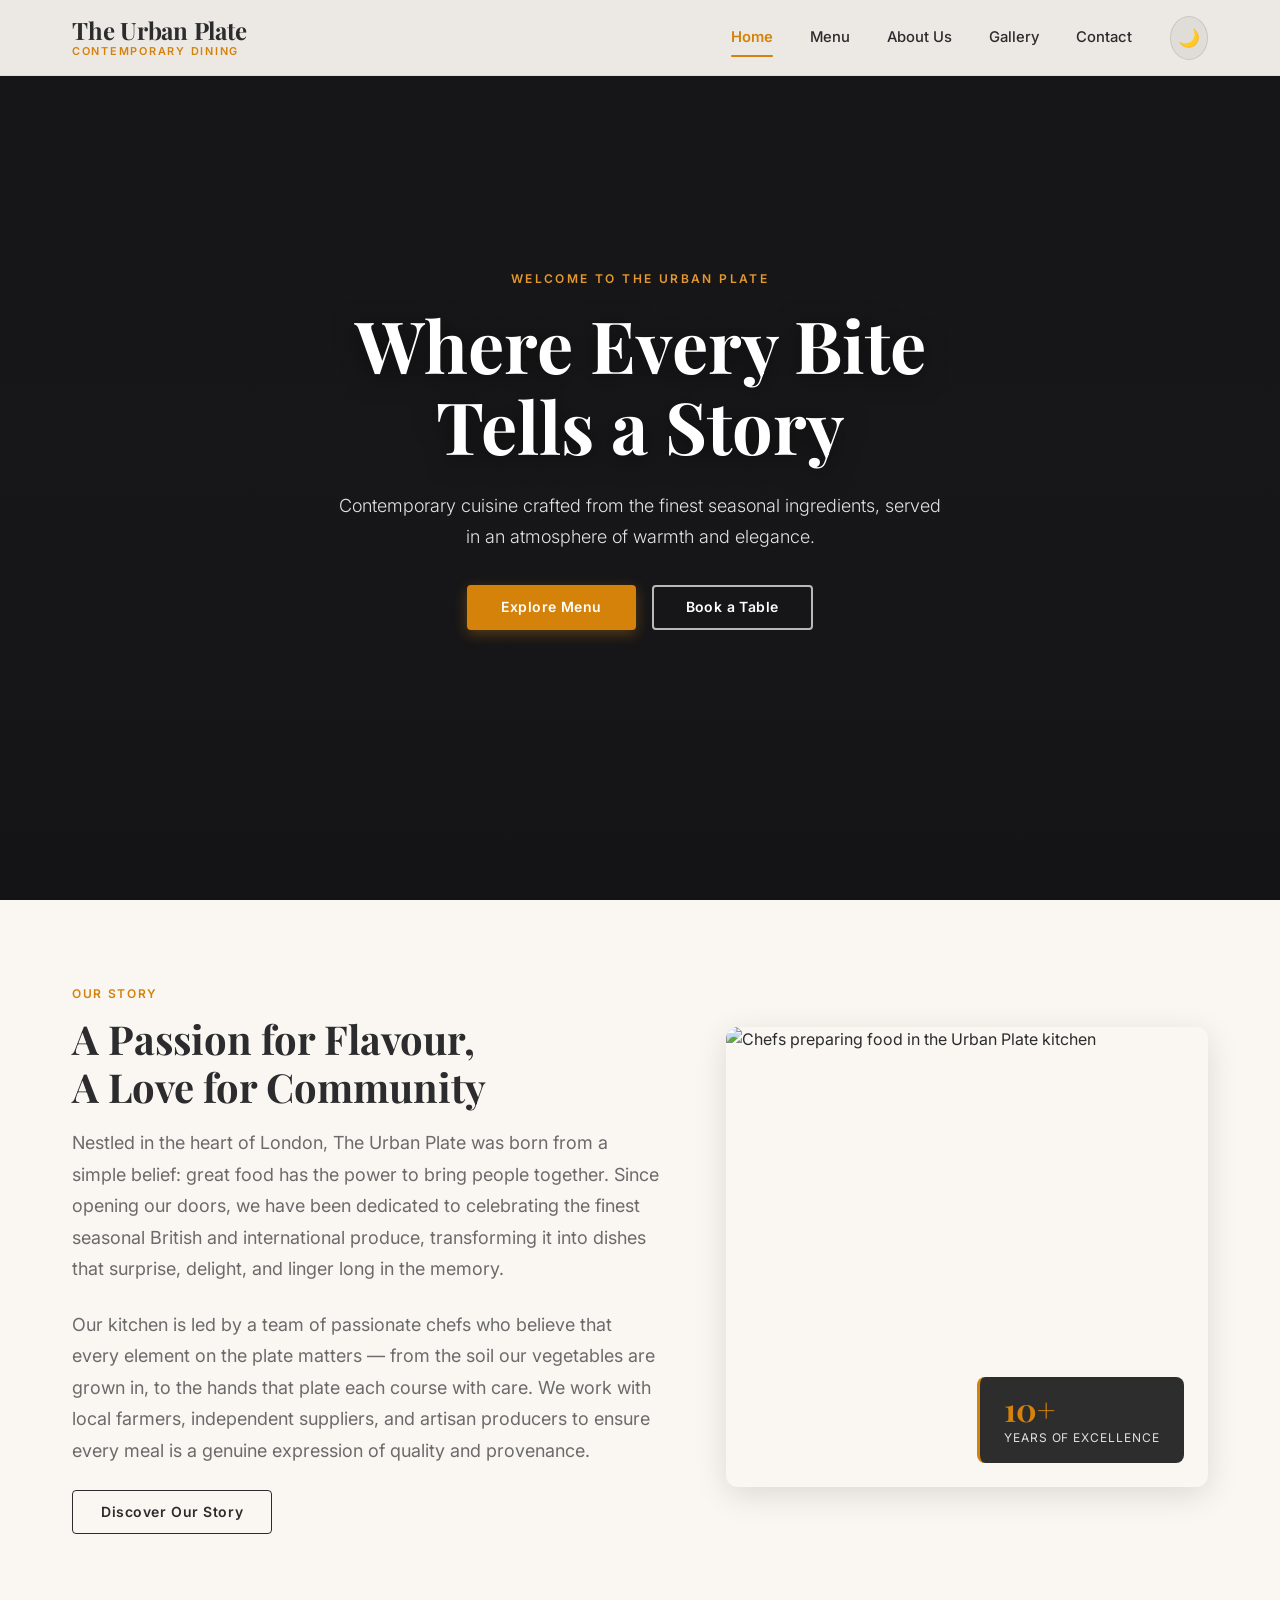
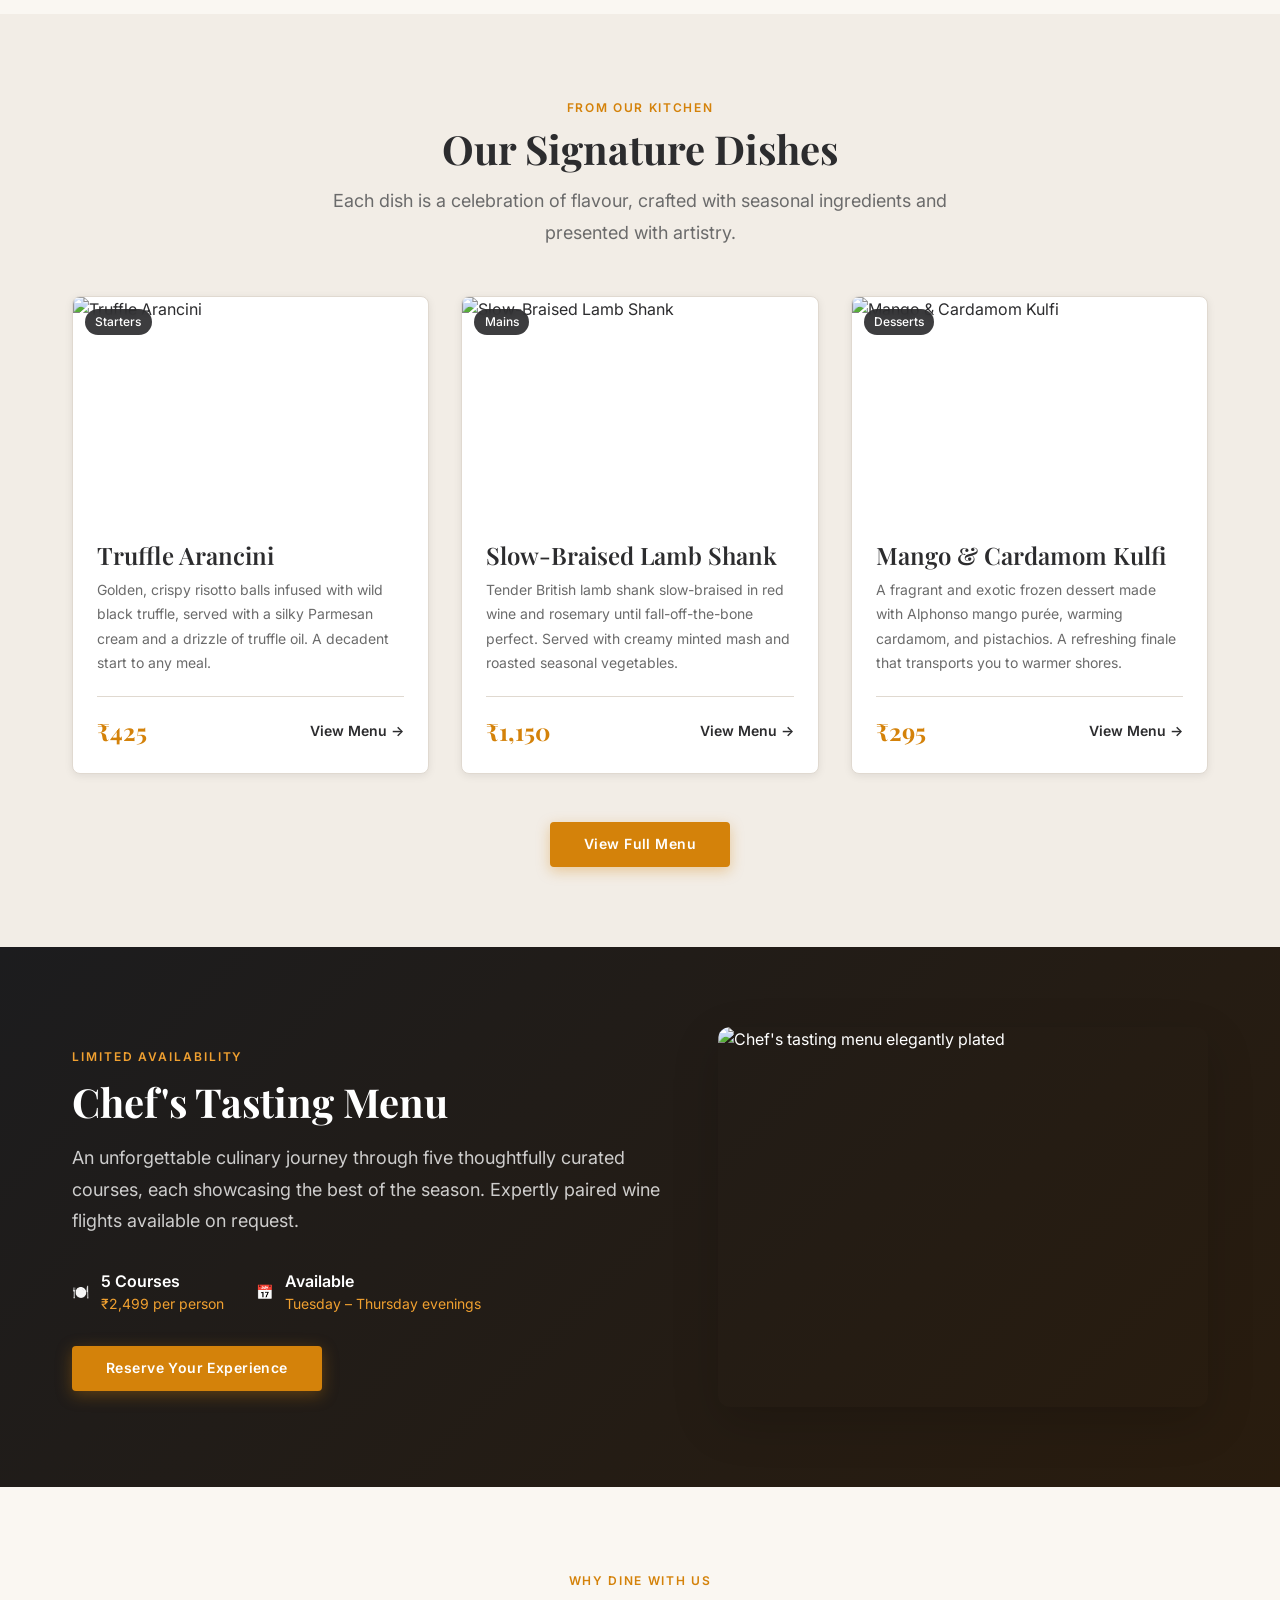
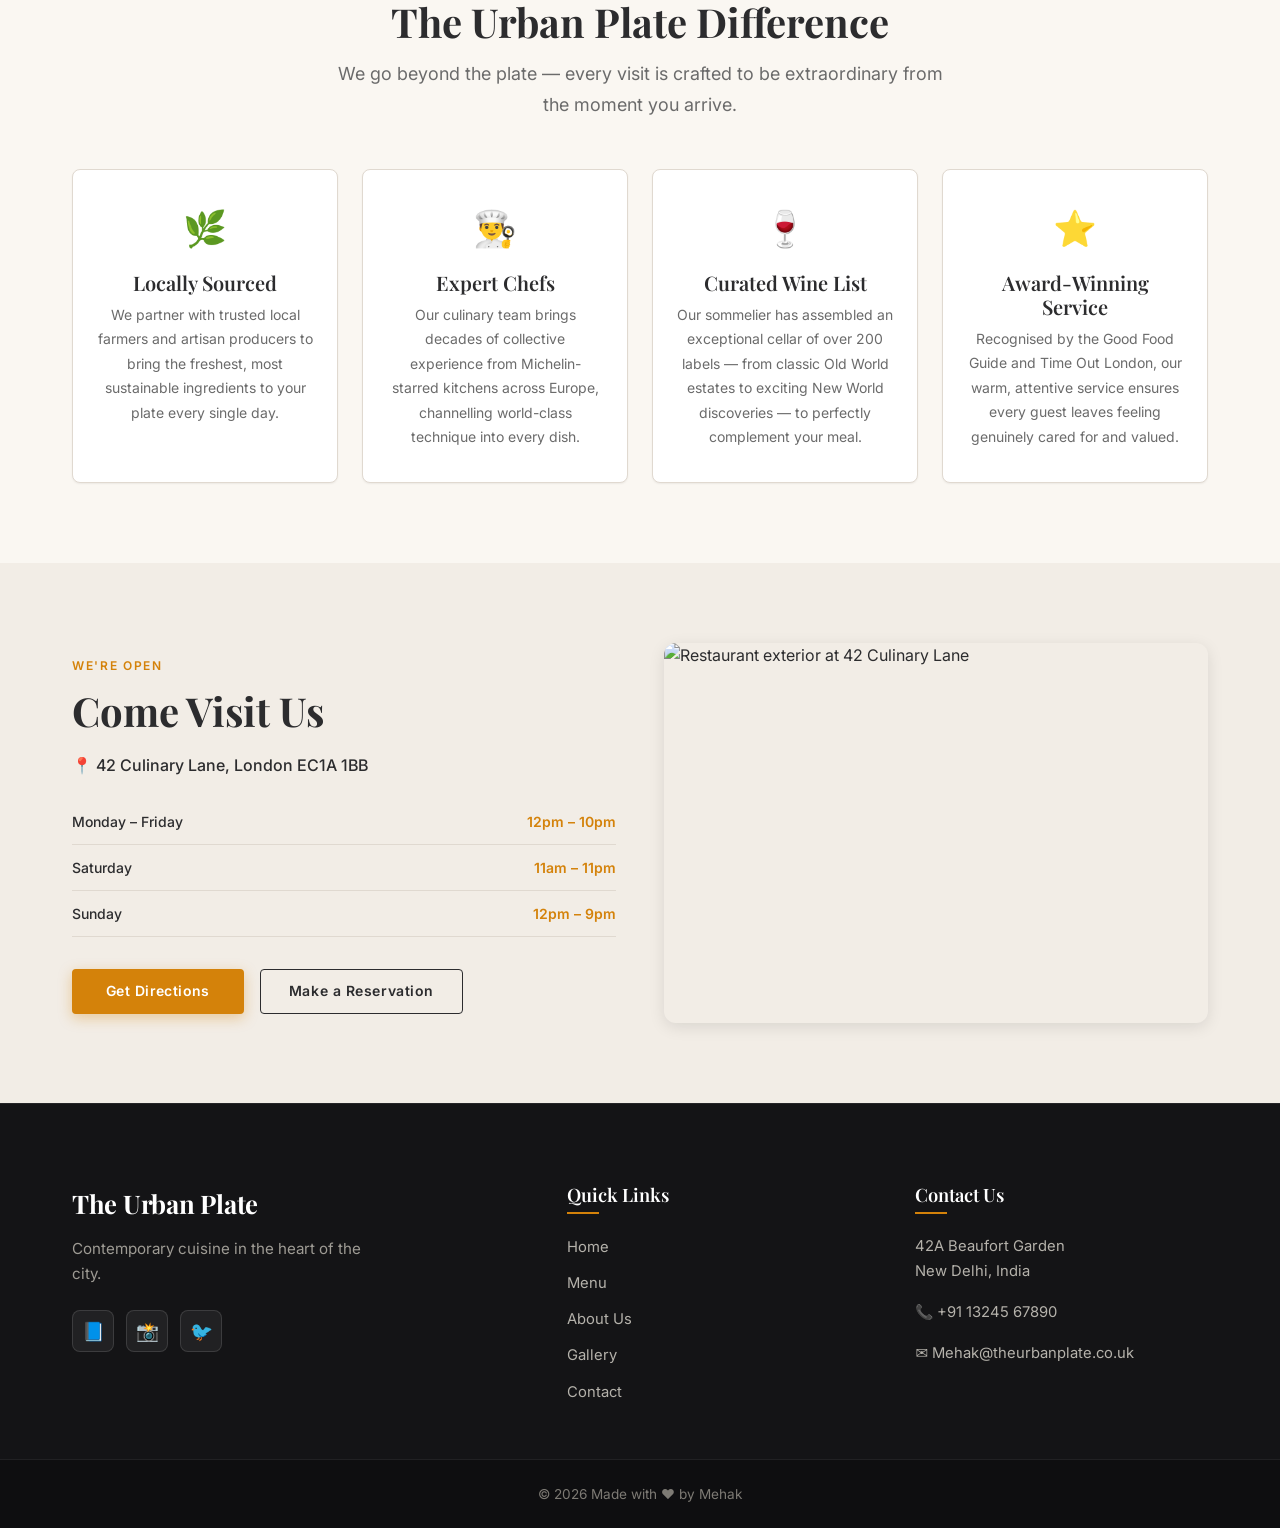
==== commit c7999913: "fixed menu search bar and menu images" ====
--- a/index.html
+++ b/index.html
@@ -93,7 +93,7 @@
               <h3 class="dish-name">Truffle Arancini</h3>
               <p class="dish-description">Golden, crispy risotto balls infused with wild black truffle, served with a silky Parmesan cream and a drizzle of truffle oil. A decadent start to any meal.</p>
               <div class="dish-footer">
-                <span class="dish-price">£10</span>
+                <span class="dish-price">₹425</span>
                 <a href="menu.html" class="dish-link">View Menu →</a>
               </div>
             </div>
@@ -109,7 +109,7 @@
               <h3 class="dish-name">Slow-Braised Lamb Shank</h3>
               <p class="dish-description">Tender British lamb shank slow-braised in red wine and rosemary until fall-off-the-bone perfect. Served with creamy minted mash and roasted seasonal vegetables.</p>
               <div class="dish-footer">
-                <span class="dish-price">£24</span>
+                <span class="dish-price">₹1,150</span>
                 <a href="menu.html" class="dish-link">View Menu →</a>
               </div>
             </div>
@@ -125,7 +125,7 @@
               <h3 class="dish-name">Mango &amp; Cardamom Kulfi</h3>
               <p class="dish-description">A fragrant and exotic frozen dessert made with Alphonso mango purée, warming cardamom, and pistachios. A refreshing finale that transports you to warmer shores.</p>
               <div class="dish-footer">
-                <span class="dish-price">£8</span>
+                <span class="dish-price">₹295</span>
                 <a href="menu.html" class="dish-link">View Menu →</a>
               </div>
             </div>
@@ -150,7 +150,7 @@
               <span class="highlight-icon">🍽️</span>
               <div>
                 <strong>5 Courses</strong>
-                <span>£45 per person</span>
+                <span>₹2,499 per person</span>
               </div>
             </div>
             <div class="highlight-detail-item">
@@ -265,14 +265,14 @@
       </div>
       <div class="footer-contact">
         <h4>Contact Us</h4>
-        <p>42 Culinary Lane<br>London EC1A 1BB</p>
-        <p>📞 +44 20 7946 0958</p>
-        <p>✉️ hello@theurbanplate.co.uk</p>
+        <p>42A Beaufort Garden<br>New Delhi, India</p>
+        <p>📞 +91 13245 67890</p>
+        <p>✉️ Mehak@theurbanplate.co.uk</p>
       </div>
     </div>
     <div class="footer-bar">
       <div class="container">
-        <p>&copy; <span id="current-year"></span> The Urban Plate. All rights reserved. | Sample content only.</p>
+        <p>&copy; <span id="current-year"></span> Made with ❤️ by Mehak</p>
       </div>
     </div>
   </footer>
--- a/css/style.css
+++ b/css/style.css
@@ -1011,18 +1011,19 @@
 }
 
 .menu-controls {
-  padding: var(--space-8) 0;
+  padding: 1.5rem 0;
   background-color: var(--color-bg-primary);
   border-bottom: 1px solid var(--color-border);
-  position: sticky;
-  top: var(--header-height);
-  z-index: var(--z-dropdown);
+  position: relative;
+  z-index: 10;
 }
 
 .menu-controls .container {
   display: flex;
-  flex-direction: column;
-  gap: var(--space-5);
+  align-items: center;
+  justify-content: space-between;
+  gap: 1.5rem;
+  flex-wrap: wrap;
 }
 
 /* Filter Buttons */
@@ -1098,12 +1099,17 @@
   box-shadow: 0 0 0 3px rgba(212, 130, 10, 0.15);
 }
 
-/* Menu Grid */
+/* Menu Section & Grid */
+.menu-section {
+  padding: 2.5rem 0 5rem;
+  background-color: var(--color-bg-primary);
+}
+
 .menu-grid {
   display: grid;
   grid-template-columns: repeat(auto-fill, minmax(280px, 1fr));
   gap: var(--space-6);
-  padding: var(--space-10) 0;
+  padding: 0;
 }
 
 /* Menu item card specialization */
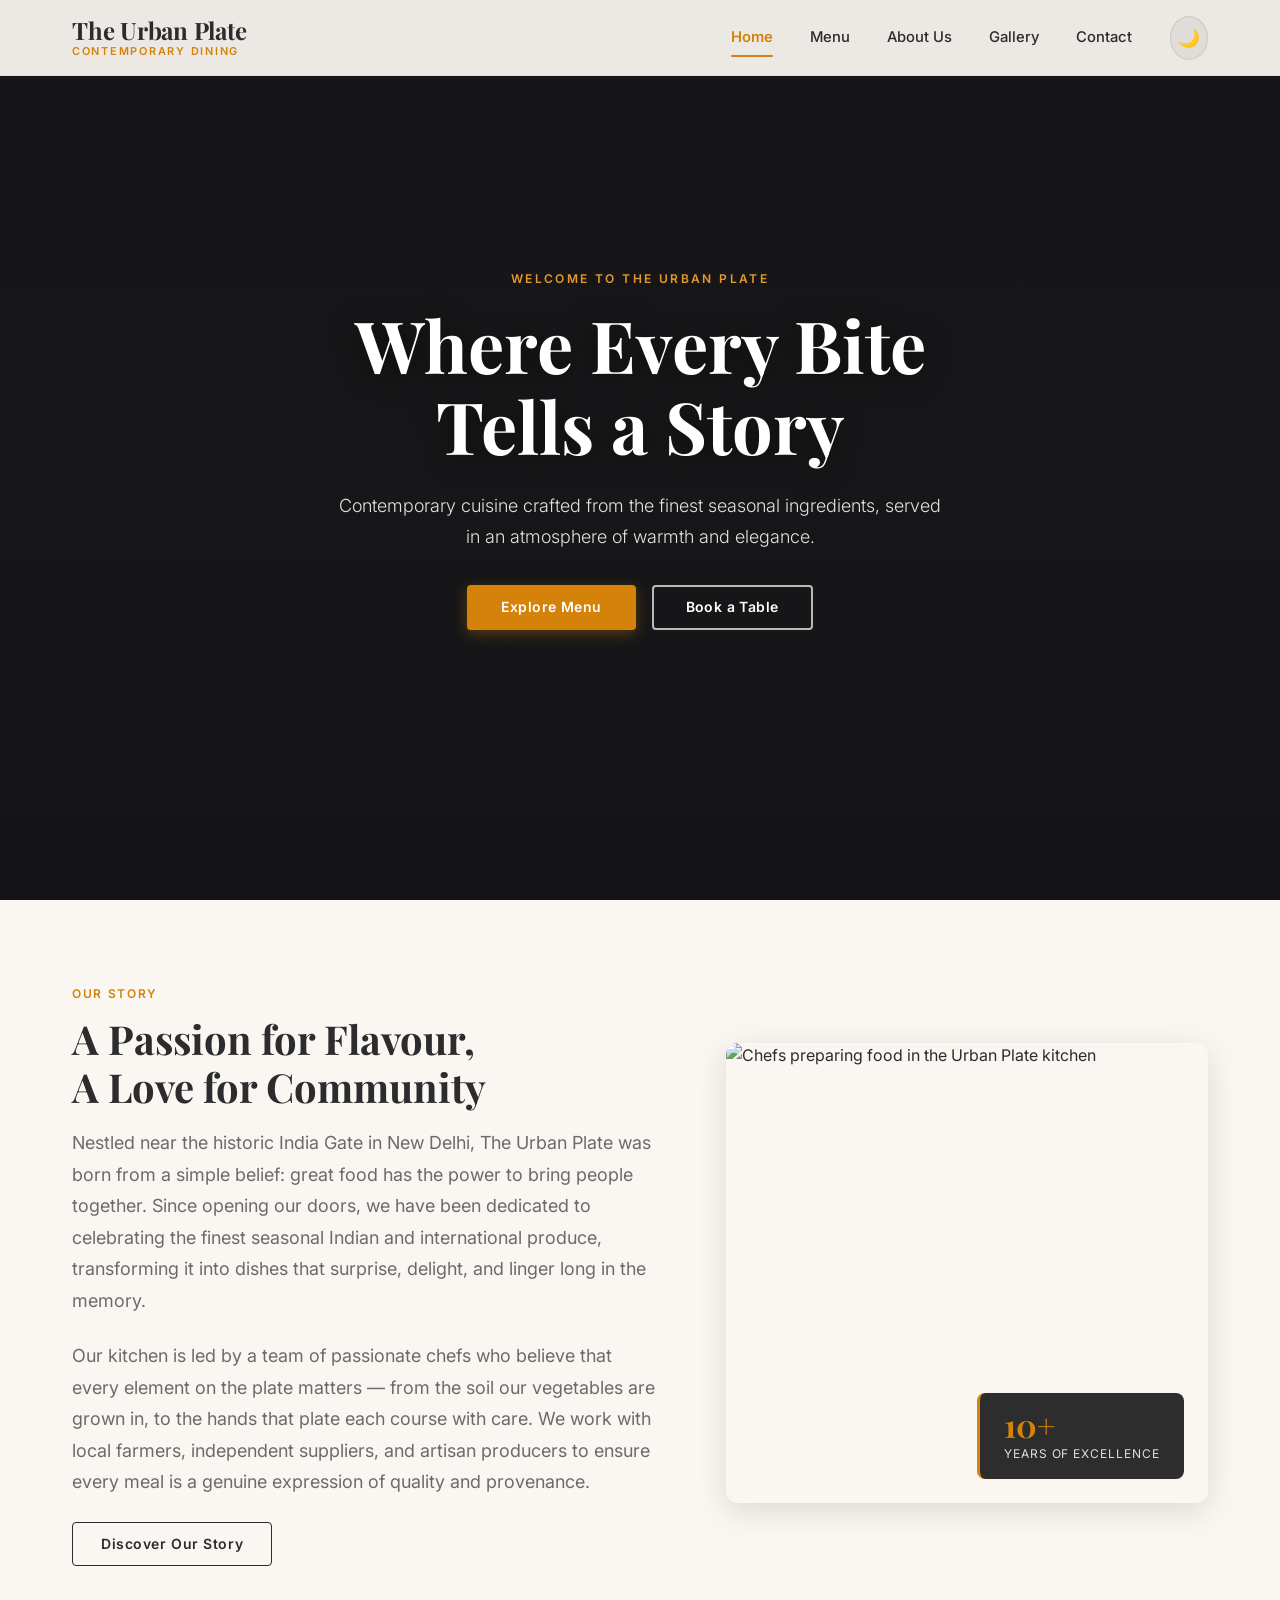
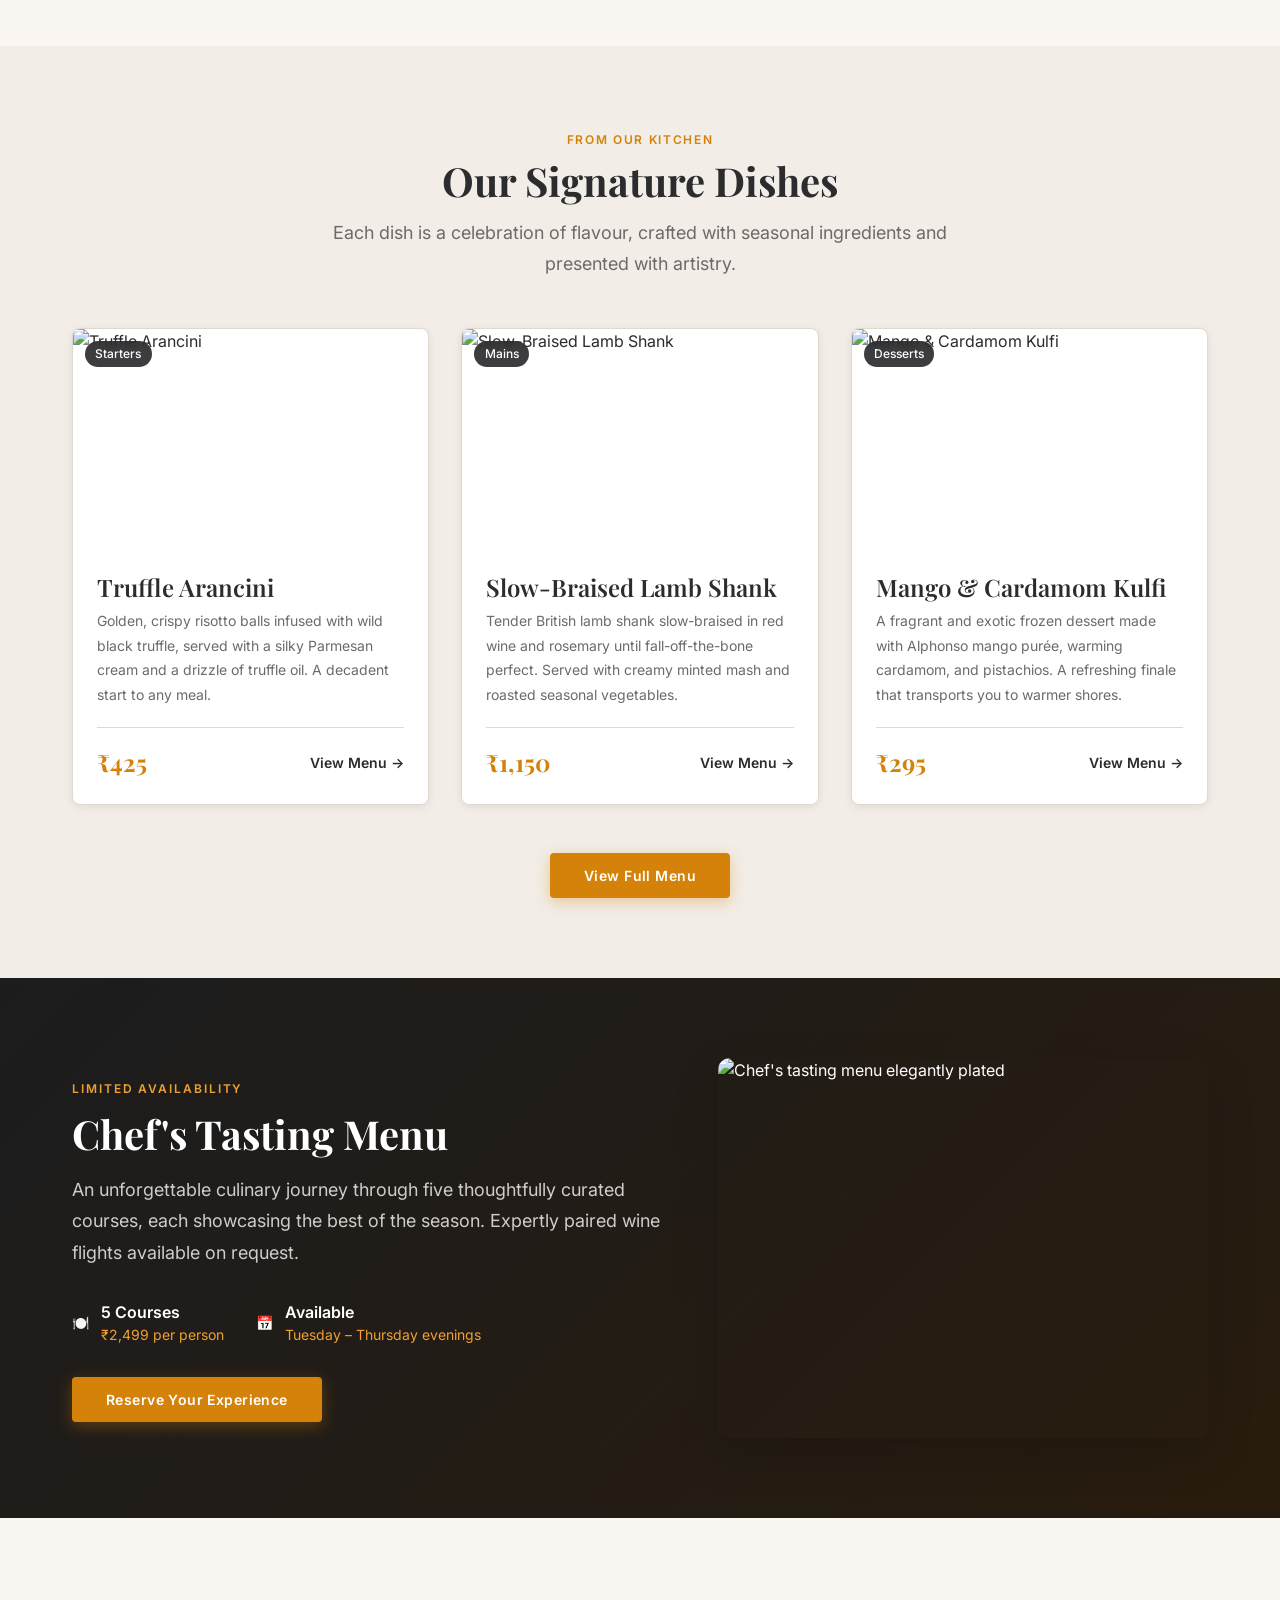
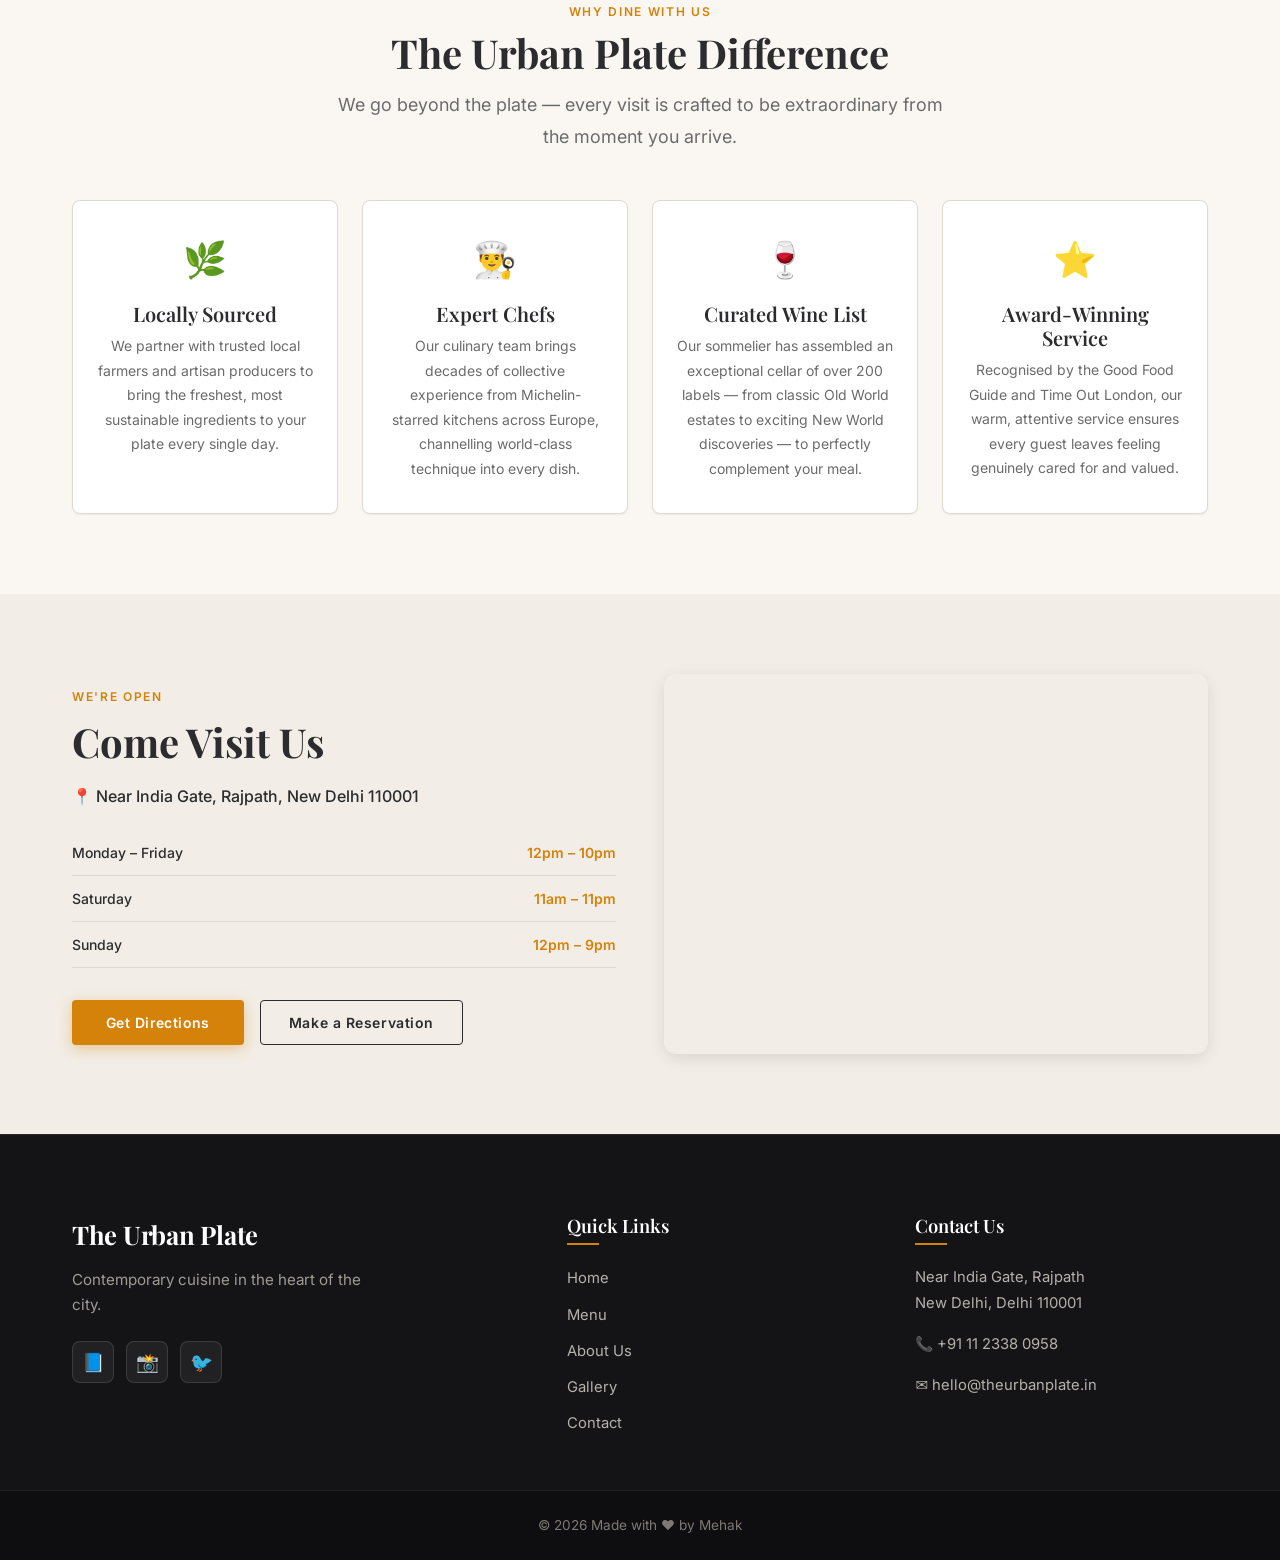
==== commit a8deafbb: "included maps" ====
--- a/index.html
+++ b/index.html
@@ -59,7 +59,7 @@
         <div class="intro-text">
           <span class="section-eyebrow">Our Story</span>
           <h2 class="section-title">A Passion for Flavour, <br>A Love for Community</h2>
-          <p>Nestled in the heart of London, The Urban Plate was born from a simple belief: great food has the power to bring people together. Since opening our doors, we have been dedicated to celebrating the finest seasonal British and international produce, transforming it into dishes that surprise, delight, and linger long in the memory.</p>
+          <p>Nestled near the historic India Gate in New Delhi, The Urban Plate was born from a simple belief: great food has the power to bring people together. Since opening our doors, we have been dedicated to celebrating the finest seasonal Indian and international produce, transforming it into dishes that surprise, delight, and linger long in the memory.</p>
           <p>Our kitchen is led by a team of passionate chefs who believe that every element on the plate matters — from the soil our vegetables are grown in, to the hands that plate each course with care. We work with local farmers, independent suppliers, and artisan producers to ensure every meal is a genuine expression of quality and provenance.</p>
           <a href="about.html" class="btn-outline">Discover Our Story</a>
         </div>
@@ -213,7 +213,7 @@
         <div class="hours-content">
           <span class="section-eyebrow">We're Open</span>
           <h2 class="section-title">Come Visit Us</h2>
-          <p class="hours-address">📍 42 Culinary Lane, London EC1A 1BB</p>
+          <p class="hours-address">📍 Near India Gate, Rajpath, New Delhi 110001</p>
           <ul class="hours-list" aria-label="Opening hours">
             <li>
               <span class="hours-day">Monday – Friday</span>
@@ -233,8 +233,17 @@
             <a href="contact.html" class="btn-outline">Make a Reservation</a>
           </div>
         </div>
-        <div class="hours-map-placeholder" aria-hidden="true">
-          <img src="https://images.unsplash.com/photo-1424847651672-bf20a4b0982b?w=560&h=420&fit=crop&auto=format" alt="Restaurant exterior at 42 Culinary Lane" loading="lazy">
+        <div class="hours-map-placeholder" aria-label="Interactive map showing location near India Gate, New Delhi">
+          <iframe
+            src="https://maps.google.com/maps?q=India+Gate,+Rajpath,+New+Delhi,+Delhi+110001&t=&z=15&ie=UTF8&iwloc=&output=embed"
+            width="100%"
+            height="100%"
+            style="border:0; width:100%; min-height:380px; border-radius:12px; display:block;"
+            allowfullscreen=""
+            loading="lazy"
+            referrerpolicy="no-referrer-when-downgrade"
+            title="Google Map location near India Gate, New Delhi">
+          </iframe>
         </div>
       </div>
     </section>
@@ -265,9 +274,9 @@
       </div>
       <div class="footer-contact">
         <h4>Contact Us</h4>
-        <p>42A Beaufort Garden<br>New Delhi, India</p>
-        <p>📞 +91 13245 67890</p>
-        <p>✉️ Mehak@theurbanplate.co.uk</p>
+        <p>Near India Gate, Rajpath<br>New Delhi, Delhi 110001</p>
+        <p>📞 +91 11 2338 0958</p>
+        <p>✉️ hello@theurbanplate.in</p>
       </div>
     </div>
     <div class="footer-bar">
--- a/css/style.css
+++ b/css/style.css
@@ -3504,12 +3504,15 @@
   border-radius: var(--radius-lg);
   overflow: hidden;
   box-shadow: var(--shadow-md);
-}
-
-.hours-map-placeholder img {
+  min-height: 380px;
+}
+
+.hours-map-placeholder img,
+.hours-map-placeholder iframe {
   width: 100%;
-  height: 380px;
-  object-fit: cover;
+  height: 100%;
+  min-height: 380px;
+  border: none;
   display: block;
 }
 
@@ -3777,27 +3780,25 @@
   font-weight: var(--fw-semibold);
 }
 
-.map-placeholder {
-  background: var(--color-bg-muted);
-  border: 2px dashed var(--color-border);
+.map-placeholder,
+.map-container {
+  width: 100%;
+  min-height: 420px;
+  background-color: var(--color-bg-muted);
   border-radius: var(--radius-lg);
-  min-height: 320px;
-  display: flex;
-  align-items: center;
-  justify-content: center;
-  flex-direction: column;
-  gap: var(--space-3);
-  text-align: center;
-  padding: var(--space-8);
-}
-
-.map-icon {
-  font-size: 3rem;
-}
-
-.map-note {
-  font-size: var(--fs-sm);
-  color: var(--color-text-muted);
+  border: 1px solid var(--color-border);
+  position: relative;
+  overflow: hidden;
+  box-shadow: 0 8px 24px rgba(0, 0, 0, 0.08);
+}
+
+.map-placeholder iframe,
+.map-container iframe {
+  width: 100%;
+  height: 100%;
+  min-height: 420px;
+  border: none;
+  display: block;
 }
 
 /* Reservation form */
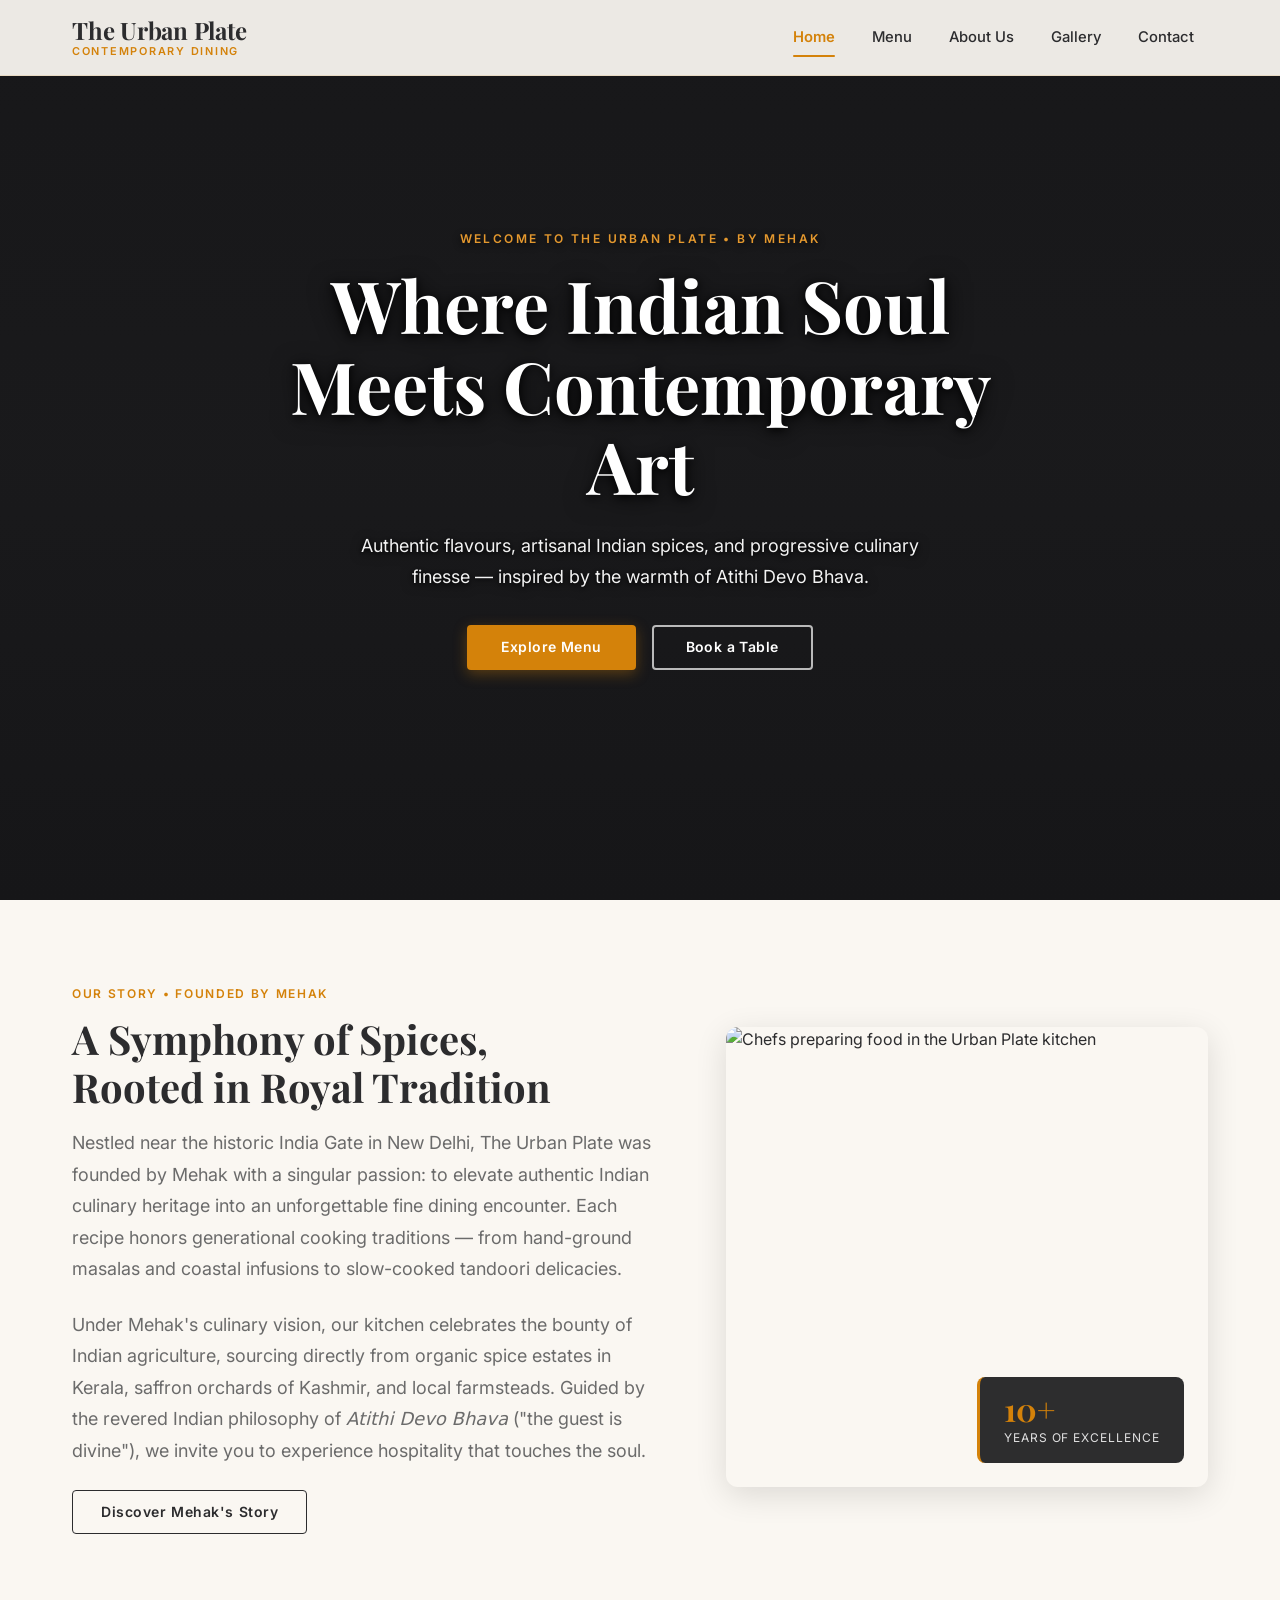
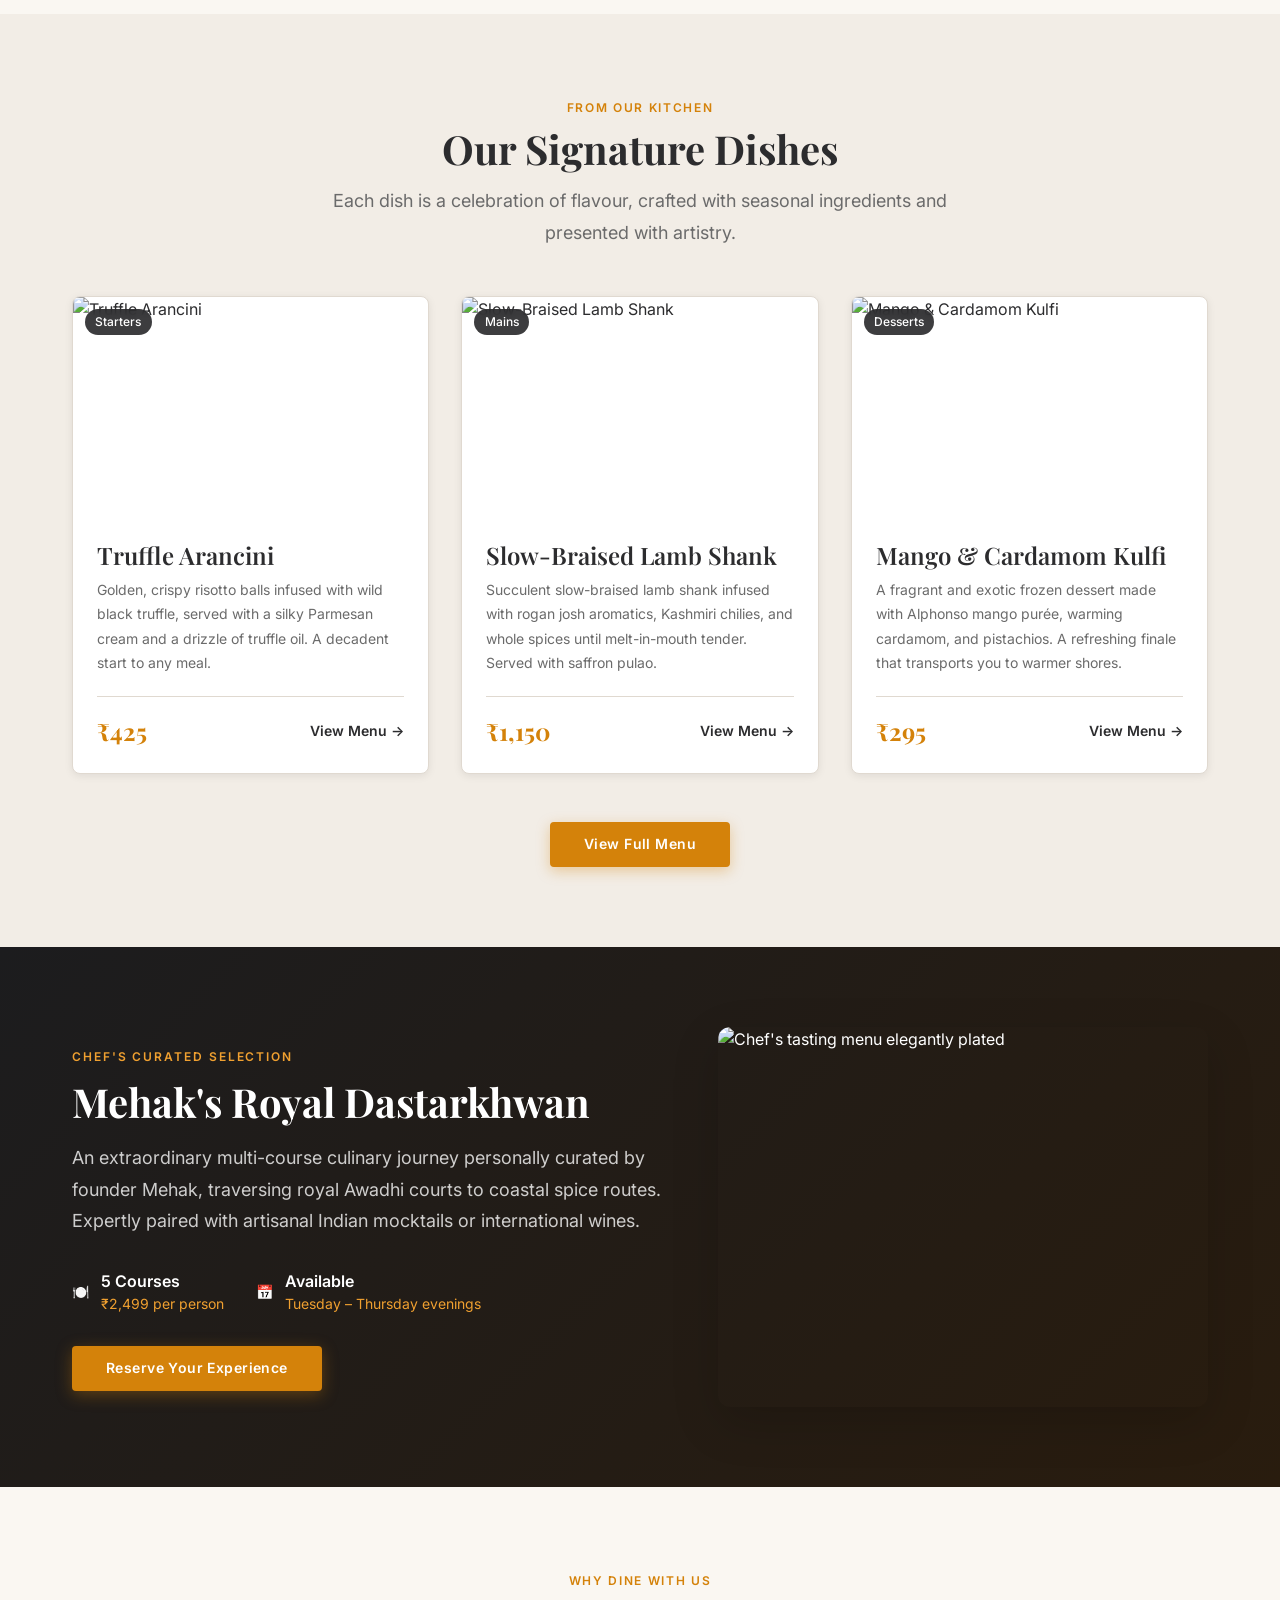
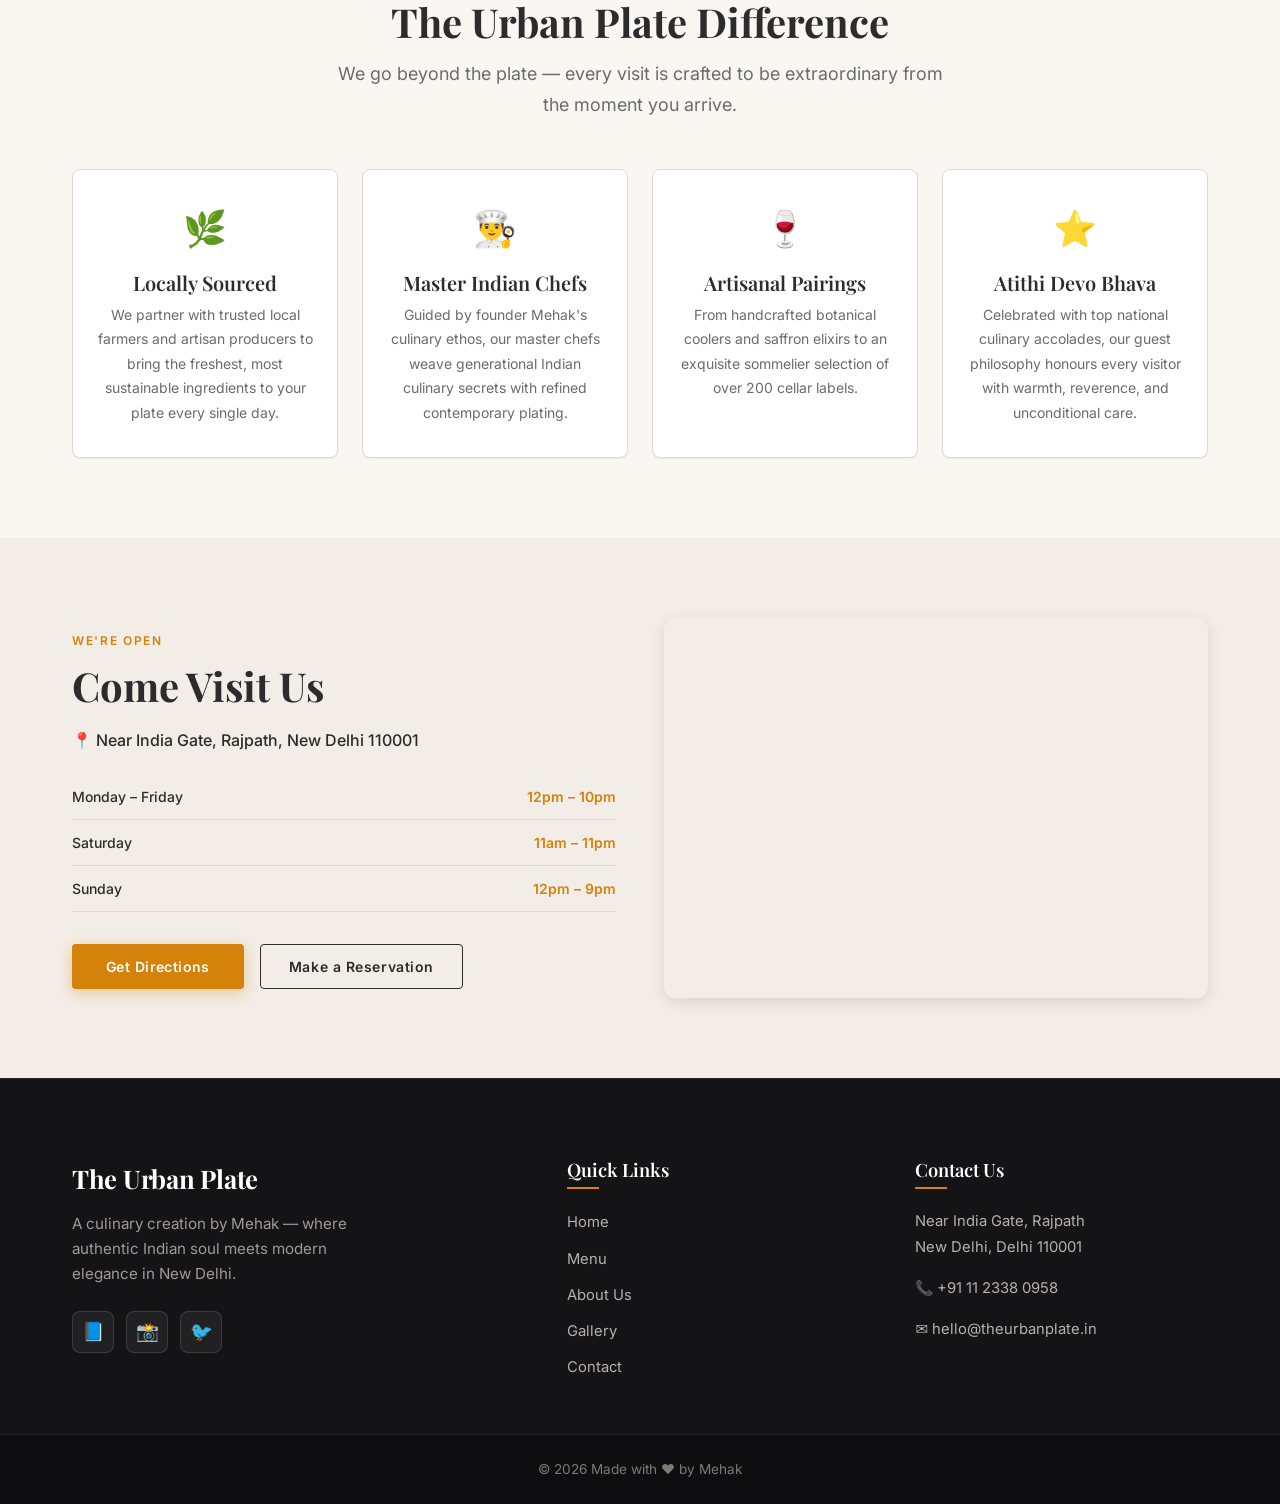
==== commit acc5f21f: "removed toggle and default light mode" ====
--- a/index.html
+++ b/index.html
@@ -32,7 +32,6 @@
           <li><a href="gallery.html" class="nav-link">Gallery</a></li>
           <li><a href="contact.html" class="nav-link">Contact</a></li>
         </ul>
-        <button id="dark-mode-toggle" class="dark-mode-btn" aria-label="Toggle dark mode">🌙</button>
       </nav>
     </div>
   </header>
@@ -43,9 +42,9 @@
     <section class="hero" style="background-image: url('https://images.unsplash.com/photo-1517248135467-4c7edcad34c4?w=1920&q=80')">
       <div class="hero-overlay"></div>
       <div class="hero-content container">
-        <span class="hero-eyebrow fade-in">Welcome to The Urban Plate</span>
-        <h1 class="hero-title fade-in">Where Every Bite<br>Tells a Story</h1>
-        <p class="hero-subtitle fade-in">Contemporary cuisine crafted from the finest seasonal ingredients, served in an atmosphere of warmth and elegance.</p>
+        <span class="hero-eyebrow fade-in">Welcome to The Urban Plate • By Mehak</span>
+        <h1 class="hero-title fade-in">Where Indian Soul<br>Meets Contemporary Art</h1>
+        <p class="hero-subtitle fade-in">Authentic flavours, artisanal Indian spices, and progressive culinary finesse — inspired by the warmth of Atithi Devo Bhava.</p>
         <div class="hero-cta fade-in">
           <a href="menu.html" class="btn-primary">Explore Menu</a>
           <a href="contact.html" class="btn-secondary">Book a Table</a>
@@ -57,11 +56,11 @@
     <section class="intro-section">
       <div class="container intro-inner">
         <div class="intro-text">
-          <span class="section-eyebrow">Our Story</span>
-          <h2 class="section-title">A Passion for Flavour, <br>A Love for Community</h2>
-          <p>Nestled near the historic India Gate in New Delhi, The Urban Plate was born from a simple belief: great food has the power to bring people together. Since opening our doors, we have been dedicated to celebrating the finest seasonal Indian and international produce, transforming it into dishes that surprise, delight, and linger long in the memory.</p>
-          <p>Our kitchen is led by a team of passionate chefs who believe that every element on the plate matters — from the soil our vegetables are grown in, to the hands that plate each course with care. We work with local farmers, independent suppliers, and artisan producers to ensure every meal is a genuine expression of quality and provenance.</p>
-          <a href="about.html" class="btn-outline">Discover Our Story</a>
+          <span class="section-eyebrow">Our Story • Founded by Mehak</span>
+          <h2 class="section-title">A Symphony of Spices, <br>Rooted in Royal Tradition</h2>
+          <p>Nestled near the historic India Gate in New Delhi, The Urban Plate was founded by Mehak with a singular passion: to elevate authentic Indian culinary heritage into an unforgettable fine dining encounter. Each recipe honors generational cooking traditions — from hand-ground masalas and coastal infusions to slow-cooked tandoori delicacies.</p>
+          <p>Under Mehak's culinary vision, our kitchen celebrates the bounty of Indian agriculture, sourcing directly from organic spice estates in Kerala, saffron orchards of Kashmir, and local farmsteads. Guided by the revered Indian philosophy of <em>Atithi Devo Bhava</em> ("the guest is divine"), we invite you to experience hospitality that touches the soul.</p>
+          <a href="about.html" class="btn-outline">Discover Mehak's Story</a>
         </div>
         <div class="intro-image">
           <img src="https://images.unsplash.com/photo-1414235077428-338989a2e8c0?w=600&h=700&fit=crop&auto=format" alt="Chefs preparing food in the Urban Plate kitchen" loading="lazy">
@@ -107,7 +106,7 @@
             </div>
             <div class="dish-body">
               <h3 class="dish-name">Slow-Braised Lamb Shank</h3>
-              <p class="dish-description">Tender British lamb shank slow-braised in red wine and rosemary until fall-off-the-bone perfect. Served with creamy minted mash and roasted seasonal vegetables.</p>
+              <p class="dish-description">Succulent slow-braised lamb shank infused with rogan josh aromatics, Kashmiri chilies, and whole spices until melt-in-mouth tender. Served with saffron pulao.</p>
               <div class="dish-footer">
                 <span class="dish-price">₹1,150</span>
                 <a href="menu.html" class="dish-link">View Menu →</a>
@@ -142,9 +141,9 @@
     <section class="highlight-banner">
       <div class="container highlight-inner">
         <div class="highlight-content">
-          <span class="highlight-eyebrow">Limited Availability</span>
-          <h2 class="highlight-title">Chef's Tasting Menu</h2>
-          <p class="highlight-desc">An unforgettable culinary journey through five thoughtfully curated courses, each showcasing the best of the season. Expertly paired wine flights available on request.</p>
+          <span class="highlight-eyebrow">Chef's Curated Selection</span>
+          <h2 class="highlight-title">Mehak's Royal Dastarkhwan</h2>
+          <p class="highlight-desc">An extraordinary multi-course culinary journey personally curated by founder Mehak, traversing royal Awadhi courts to coastal spice routes. Expertly paired with artisanal Indian mocktails or international wines.</p>
           <div class="highlight-details">
             <div class="highlight-detail-item">
               <span class="highlight-icon">🍽️</span>
@@ -187,20 +186,20 @@
 
           <div class="feature-tile">
             <div class="feature-icon" aria-hidden="true">👨‍🍳</div>
-            <h3 class="feature-title">Expert Chefs</h3>
-            <p class="feature-desc">Our culinary team brings decades of collective experience from Michelin-starred kitchens across Europe, channelling world-class technique into every dish.</p>
+            <h3 class="feature-title">Master Indian Chefs</h3>
+            <p class="feature-desc">Guided by founder Mehak's culinary ethos, our master chefs weave generational Indian culinary secrets with refined contemporary plating.</p>
           </div>
 
           <div class="feature-tile">
             <div class="feature-icon" aria-hidden="true">🍷</div>
-            <h3 class="feature-title">Curated Wine List</h3>
-            <p class="feature-desc">Our sommelier has assembled an exceptional cellar of over 200 labels — from classic Old World estates to exciting New World discoveries — to perfectly complement your meal.</p>
+            <h3 class="feature-title">Artisanal Pairings</h3>
+            <p class="feature-desc">From handcrafted botanical coolers and saffron elixirs to an exquisite sommelier selection of over 200 cellar labels.</p>
           </div>
 
           <div class="feature-tile">
             <div class="feature-icon" aria-hidden="true">⭐</div>
-            <h3 class="feature-title">Award-Winning Service</h3>
-            <p class="feature-desc">Recognised by the Good Food Guide and Time Out London, our warm, attentive service ensures every guest leaves feeling genuinely cared for and valued.</p>
+            <h3 class="feature-title">Atithi Devo Bhava</h3>
+            <p class="feature-desc">Celebrated with top national culinary accolades, our guest philosophy honours every visitor with warmth, reverence, and unconditional care.</p>
           </div>
 
         </div>
@@ -255,7 +254,7 @@
     <div class="container footer-inner">
       <div class="footer-brand">
         <span class="logo-name">The Urban Plate</span>
-        <p>Contemporary cuisine in the heart of the city.</p>
+        <p>A culinary creation by Mehak — where authentic Indian soul meets modern elegance in New Delhi.</p>
         <div class="social-links">
           <a href="#" aria-label="Facebook">📘</a>
           <a href="#" aria-label="Instagram">📸</a>
--- a/css/style.css
+++ b/css/style.css
@@ -618,6 +618,10 @@
   justify-content: center;
   overflow: hidden;
   background-color: var(--color-bg-secondary);
+  background-size: cover;
+  background-position: center center;
+  background-repeat: no-repeat;
+  background-attachment: fixed;
 }
 
 .hero__bg {
@@ -626,6 +630,7 @@
   background-size: cover;
   background-position: center;
   background-repeat: no-repeat;
+  background-attachment: fixed;
   transform: scale(1.04);
   transition: transform 8s ease;
 }
@@ -640,9 +645,9 @@
   inset: 0;
   background: linear-gradient(
     180deg,
-    rgba(18, 18, 20, 0.70) 0%,
-    rgba(18, 18, 20, 0.50) 50%,
-    rgba(18, 18, 20, 0.80) 100%
+    rgba(18, 18, 20, 0.45) 0%,
+    rgba(18, 18, 20, 0.25) 50%,
+    rgba(18, 18, 20, 0.60) 100%
   );
   z-index: 1;
 }
@@ -672,6 +677,7 @@
   color: var(--color-accent-light, #F0A030);
   margin-bottom: var(--space-4);
   opacity: 0.95;
+  text-shadow: 0 2px 8px rgba(0, 0, 0, 0.9);
 }
 
 .hero-title,
@@ -682,7 +688,7 @@
   line-height: 1.12;
   color: #FFFFFF;
   margin-bottom: var(--space-6);
-  text-shadow: 0 4px 24px rgba(0, 0, 0, 0.5);
+  text-shadow: 0 4px 24px rgba(0, 0, 0, 0.85), 0 2px 8px rgba(0, 0, 0, 0.95);
 }
 
 .hero-title em,
@@ -695,12 +701,13 @@
 .hero__subtext {
   font-family: var(--font-body);
   font-size: var(--fs-md);
-  color: rgba(255, 255, 255, 0.88);
+  color: rgba(255, 255, 255, 0.95);
   line-height: var(--lh-relaxed);
   max-width: 620px;
   margin-inline: auto;
   margin-bottom: var(--space-8);
-  font-weight: 300;
+  font-weight: 400;
+  text-shadow: 0 2px 12px rgba(0, 0, 0, 0.85), 0 1px 4px rgba(0, 0, 0, 0.9);
 }
 
 .hero-cta,
@@ -3049,6 +3056,8 @@
    ============================================================ */
 /* Intro Section */
 .intro-section {
+  position: relative;
+  z-index: 2;
   padding: var(--space-20) 0;
   background-color: var(--color-bg-primary);
 }
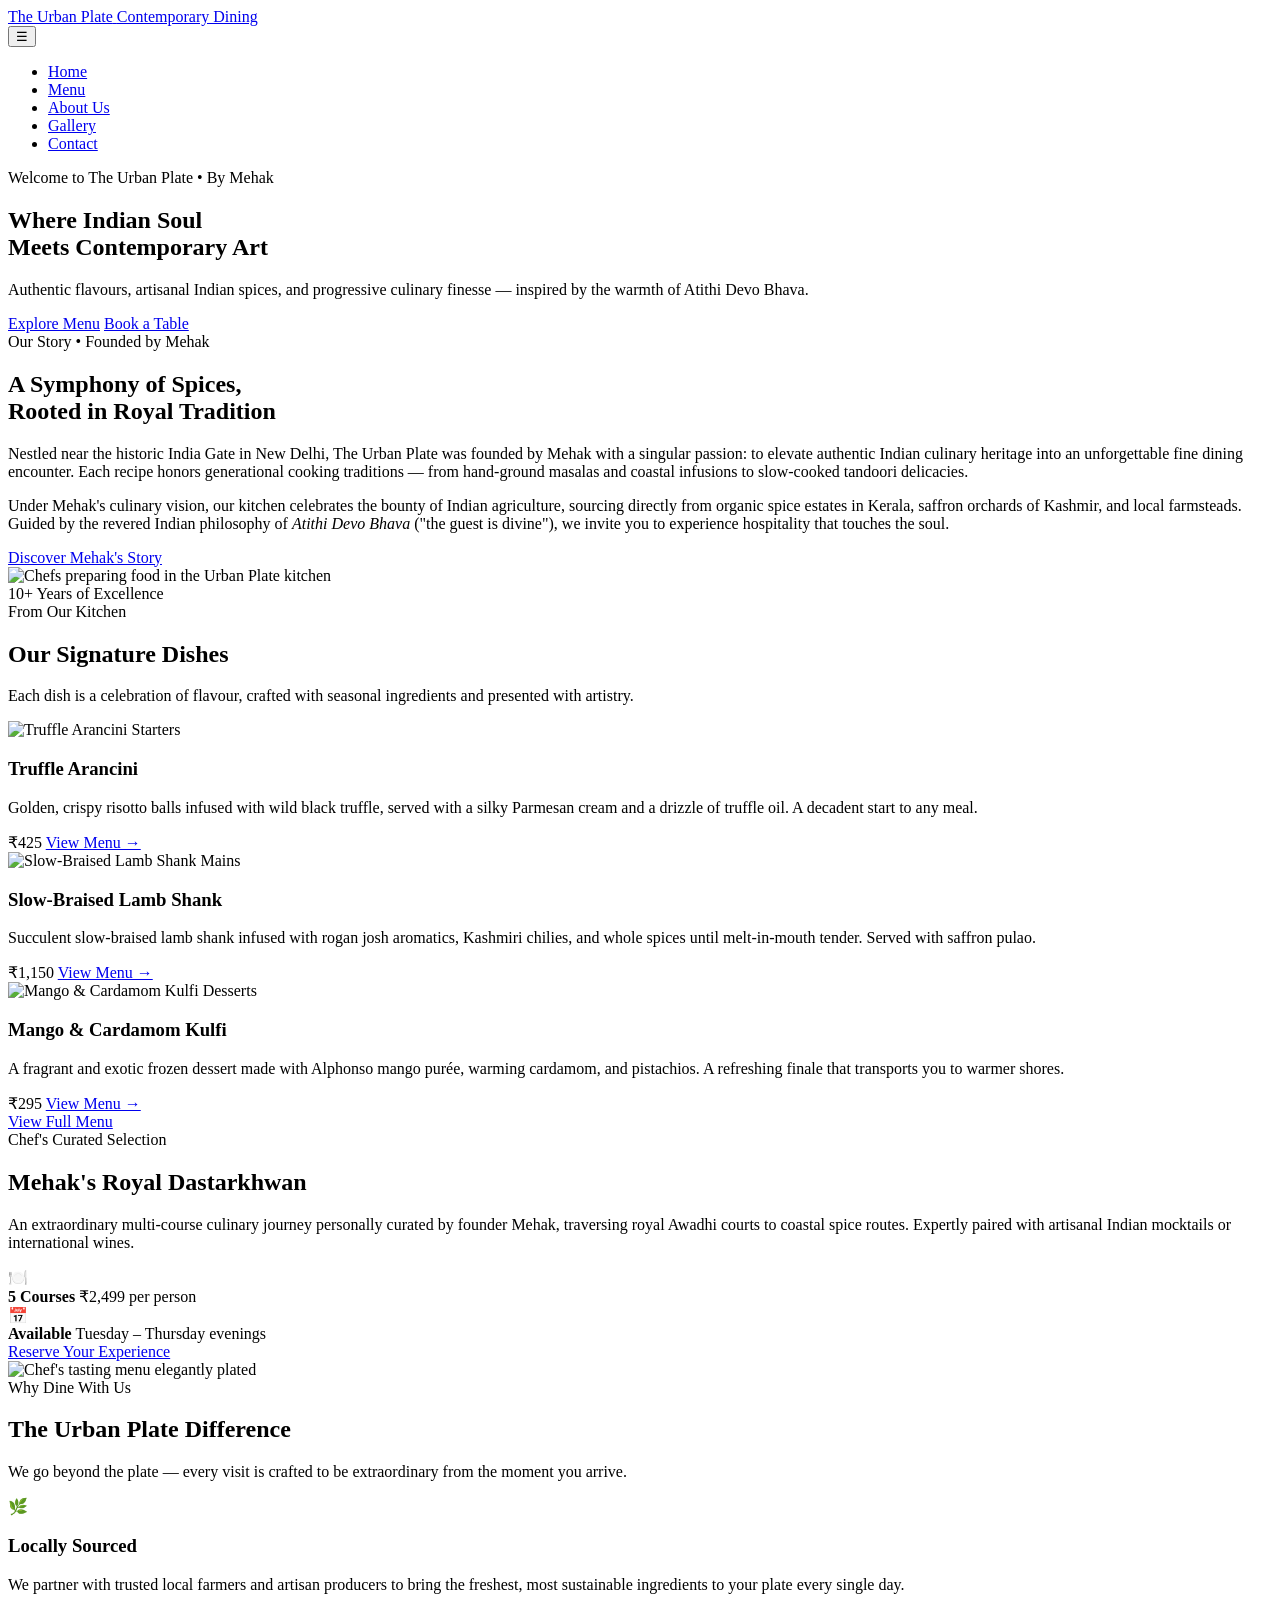
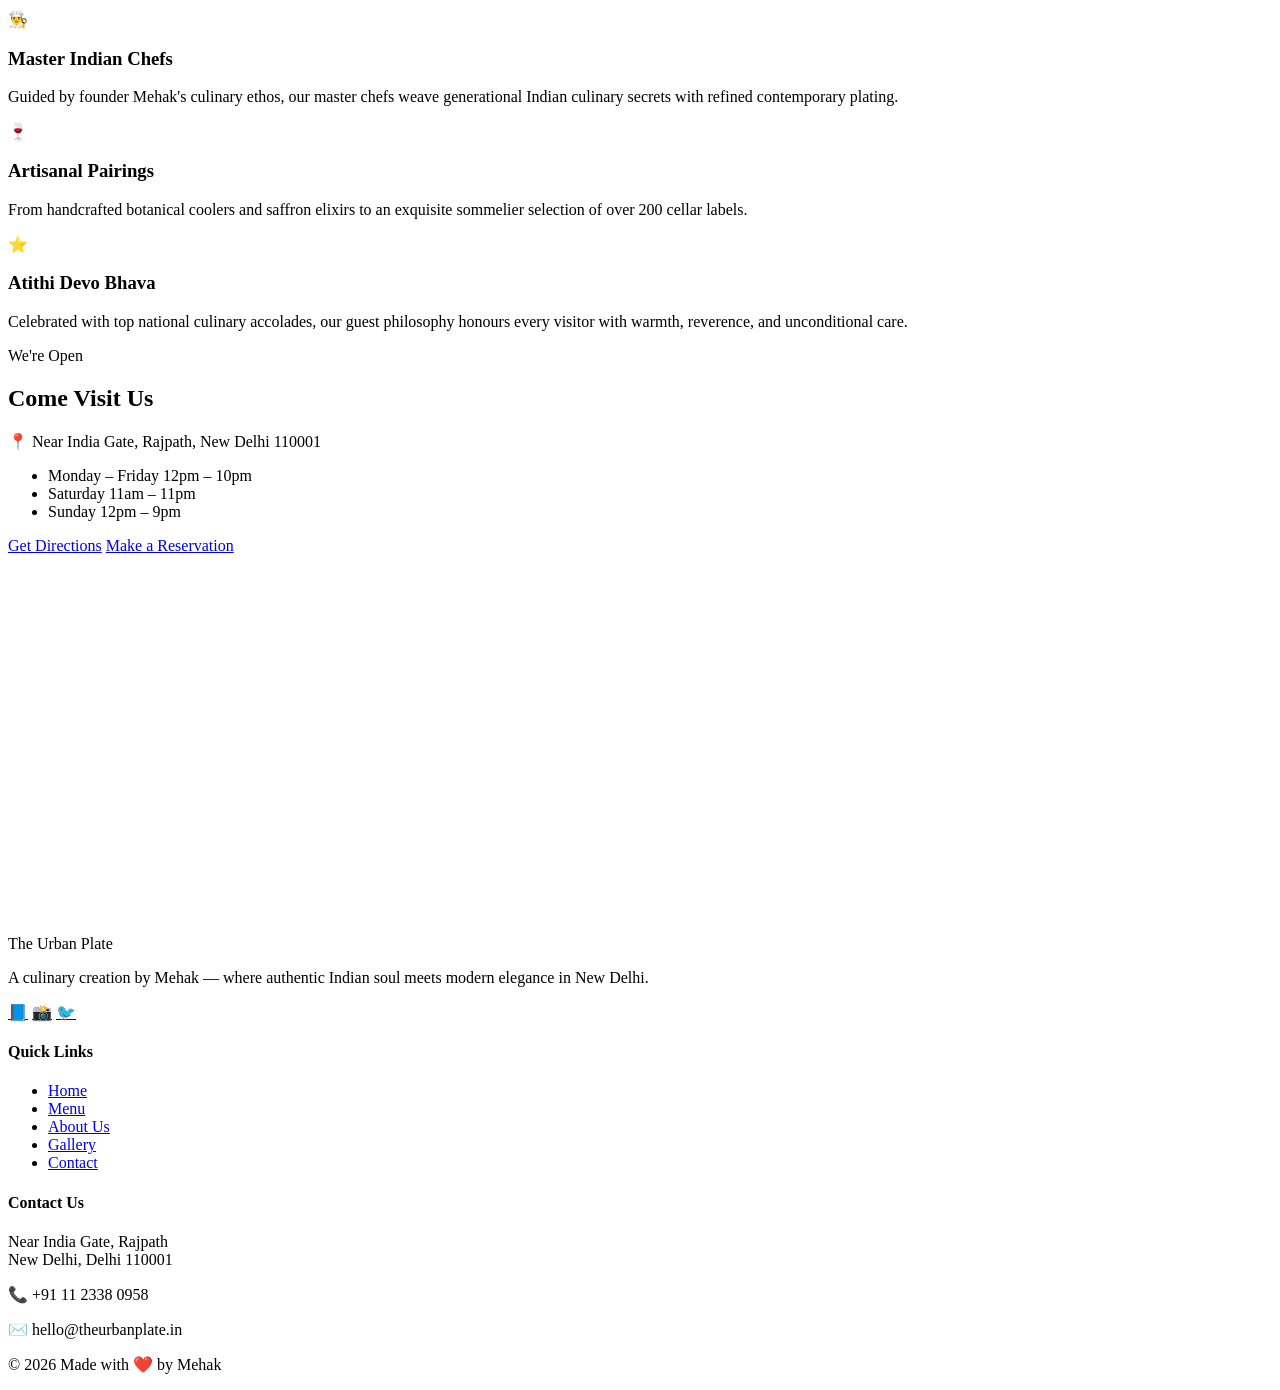
==== commit a8de2c1c: "minimised version of the code" ====
--- a/index.html
+++ b/index.html
@@ -10,7 +10,6 @@
   <link rel="preconnect" href="https://fonts.gstatic.com" crossorigin>
   <link href="https://fonts.googleapis.com/css2?family=Playfair+Display:wght@400;600;700&family=Inter:wght@300;400;500;600&display=swap" rel="stylesheet">
   <link rel="stylesheet" href="css/style.css">
-  <link rel="stylesheet" href="css/responsive.css">
 </head>
 <body>
 
--- a/css/style.css
+++ b/css/style.css
@@ -1,134 +1,10 @@
-/* ============================================================
-   The Urban Plate — Main Stylesheet
-   Design System: Cream/Charcoal/Gold | Playfair Display + Inter
-   ============================================================ */
-
-/* ─────────────────────────────────────────
-   1. GOOGLE FONTS IMPORT
-───────────────────────────────────────── */
-@import url('https://fonts.googleapis.com/css2?family=Playfair+Display:ital,wght@0,400;0,500;0,600;0,700;1,400;1,500&family=Inter:wght@300;400;500;600;700&display=swap');
-
-/* ─────────────────────────────────────────
-   2. CSS CUSTOM PROPERTIES
-───────────────────────────────────────── */
-:root {
-  /* Colors */
-  --color-bg-primary:       #FAF7F2;
-  --color-bg-secondary:     #1C1C1E;
-  --color-bg-card:          #FFFFFF;
-  --color-bg-muted:         #F2EDE6;
-  --color-accent:           #D4820A;
-  --color-accent-dark:      #B56D08;
-  --color-accent-light:     #F0A030;
-  --color-text-primary:     #2C2C2E;
-  --color-text-muted:       #6B6B6B;
-  --color-text-light:       #FFFFFF;
-  --color-text-on-dark:     #E8E8E8;
-  --color-border:           #E0D9D0;
-  --color-border-dark:      #3A3A3C;
-  --color-success:          #2D7A4F;
-  --color-success-bg:       #E6F4ED;
-  --color-error:            #C0392B;
-  --color-error-bg:         #FDECEA;
-
-  /* Typography */
-  --font-heading:           'Playfair Display', Georgia, serif;
-  --font-body:              'Inter', system-ui, -apple-system, sans-serif;
-
-  /* Font Sizes (fluid) */
-  --fs-xs:    0.75rem;    /* 12px */
-  --fs-sm:    0.875rem;   /* 14px */
-  --fs-base:  1rem;       /* 16px */
-  --fs-md:    1.125rem;   /* 18px */
-  --fs-lg:    1.25rem;    /* 20px */
-  --fs-xl:    1.5rem;     /* 24px */
-  --fs-2xl:   2rem;       /* 32px */
-  --fs-3xl:   2.5rem;     /* 40px */
-  --fs-4xl:   3rem;       /* 48px */
-  --fs-5xl:   3.75rem;    /* 60px */
-  --fs-hero:  clamp(2.5rem, 6vw, 4.5rem);
-
-  /* Font Weights */
-  --fw-light:    300;
-  --fw-regular:  400;
-  --fw-medium:   500;
-  --fw-semibold: 600;
-  --fw-bold:     700;
-
-  /* Line Heights */
-  --lh-tight:   1.2;
-  --lh-snug:    1.35;
-  --lh-normal:  1.5;
-  --lh-relaxed: 1.75;
-
-  /* Spacing */
-  --space-1:   0.25rem;
-  --space-2:   0.5rem;
-  --space-3:   0.75rem;
-  --space-4:   1rem;
-  --space-5:   1.25rem;
-  --space-6:   1.5rem;
-  --space-8:   2rem;
-  --space-10:  2.5rem;
-  --space-12:  3rem;
-  --space-16:  4rem;
-  --space-20:  5rem;
-  --space-24:  6rem;
-
-  /* Layout */
-  --max-width:          1200px;
-  --container-padding:  clamp(1rem, 4vw, 2rem);
-  --header-height:      72px;
-
-  /* Border Radius */
-  --radius-sm:   4px;
-  --radius-md:   8px;
-  --radius-lg:   12px;
-  --radius-xl:   16px;
-  --radius-full: 9999px;
-
-  /* Shadows */
-  --shadow-xs:  0 1px 2px rgba(0, 0, 0, 0.06);
-  --shadow-sm:  0 2px 8px rgba(0, 0, 0, 0.08);
-  --shadow-md:  0 4px 16px rgba(0, 0, 0, 0.10);
-  --shadow-lg:  0 8px 32px rgba(0, 0, 0, 0.12);
-  --shadow-xl:  0 16px 48px rgba(0, 0, 0, 0.16);
-  --shadow-accent: 0 4px 20px rgba(212, 130, 10, 0.30);
-
-  /* Transitions */
-  --transition-fast:   0.15s ease;
-  --transition-base:   0.3s ease;
-  --transition-slow:   0.5s ease;
-
-  /* Z-Index Scale */
-  --z-below:   -1;
-  --z-base:     0;
-  --z-above:    1;
-  --z-dropdown: 100;
-  --z-sticky:   200;
-  --z-overlay:  300;
-  --z-modal:    400;
-  --z-toast:    500;
-}
-
-/* ─────────────────────────────────────────
-   3. RESET & BASE
-───────────────────────────────────────── */
-*,
-*::before,
-*::after {
-  box-sizing: border-box;
-  margin: 0;
-  padding: 0;
-}
-
+@import url('https://fonts.googleapis.com/css2?family=Playfair+Display:ital,wght@0,400;
 html {
   scroll-behavior: smooth;
   font-size: 16px;
   -webkit-text-size-adjust: 100%;
   text-size-adjust: 100%;
 }
-
 body {
   font-family: var(--font-body);
   font-size: var(--fs-base);
@@ -140,7 +16,6 @@
   -moz-osx-font-smoothing: grayscale;
   overflow-x: hidden;
 }
-
 img,
 picture,
 video,
@@ -149,189 +24,74 @@
   display: block;
   max-width: 100%;
 }
-
 input,
 button,
 textarea,
 select {
   font: inherit;
 }
-
 p,
 h1, h2, h3, h4, h5, h6 {
   overflow-wrap: break-word;
 }
-
 ul, ol {
   list-style: none;
 }
-
 a {
   color: inherit;
   text-decoration: none;
 }
-
 button {
   cursor: pointer;
   border: none;
   background: none;
 }
-
-/* ─────────────────────────────────────────
-   4. TYPOGRAPHY
-───────────────────────────────────────── */
 h1, h2, h3, h4 {
   font-family: var(--font-heading);
   font-weight: var(--fw-bold);
   line-height: var(--lh-tight);
   color: var(--color-text-primary);
 }
-
-h1 { font-size: var(--fs-4xl); }
-h2 { font-size: var(--fs-3xl); }
-h3 { font-size: var(--fs-2xl); }
-h4 { font-size: var(--fs-xl); }
-
+h1 {
+  font-size: var(--fs-4xl);
+}
+h2 {
+  font-size: var(--fs-3xl);
+}
+h3 {
+  font-size: var(--fs-2xl);
+}
+h4 {
+  font-size: var(--fs-xl);
+}
 h5, h6 {
   font-family: var(--font-body);
   font-weight: var(--fw-semibold);
   line-height: var(--lh-snug);
 }
-h5 { font-size: var(--fs-lg); }
-h6 { font-size: var(--fs-md); }
-
+h5 {
+  font-size: var(--fs-lg);
+}
+h6 {
+  font-size: var(--fs-md);
+}
 p {
   line-height: var(--lh-relaxed);
   color: var(--color-text-muted);
 }
-
 p + p {
   margin-top: var(--space-4);
 }
-
-strong { font-weight: var(--fw-semibold); color: var(--color-text-primary); }
-em     { font-style: italic; }
-
-small  { font-size: var(--fs-sm); }
-
-blockquote {
-  border-left: 4px solid var(--color-accent);
-  padding-left: var(--space-6);
-  font-family: var(--font-heading);
-  font-style: italic;
-  font-size: var(--fs-lg);
-  color: var(--color-text-primary);
-  margin: var(--space-8) 0;
-}
-
-/* ── Typography Utilities ── */
-.text-center   { text-align: center; }
-.text-left     { text-align: left; }
-.text-right    { text-align: right; }
-
-.text-accent   { color: var(--color-accent); }
-.text-muted    { color: var(--color-text-muted); }
-.text-light    { color: var(--color-text-light); }
-.text-dark     { color: var(--color-text-primary); }
-.text-on-dark  { color: var(--color-text-on-dark); }
-
-.text-sm   { font-size: var(--fs-sm); }
-.text-md   { font-size: var(--fs-md); }
-.text-lg   { font-size: var(--fs-lg); }
-.text-xl   { font-size: var(--fs-xl); }
-
-.font-heading  { font-family: var(--font-heading); }
-.font-body     { font-family: var(--font-body); }
-.fw-medium     { font-weight: var(--fw-medium); }
-.fw-semibold   { font-weight: var(--fw-semibold); }
-.fw-bold       { font-weight: var(--fw-bold); }
-
-.italic        { font-style: italic; }
-.uppercase     { text-transform: uppercase; letter-spacing: 0.08em; }
-.tracking-wide { letter-spacing: 0.05em; }
-
-/* ─────────────────────────────────────────
-   5. LAYOUT SYSTEM
-───────────────────────────────────────── */
 .container {
   width: 100%;
   max-width: var(--max-width);
   margin-inline: auto;
   padding-inline: var(--container-padding);
 }
-
-.container-sm {
-  max-width: 760px;
-  margin-inline: auto;
-  padding-inline: var(--container-padding);
-}
-
-/* Flexbox Utilities */
-.d-flex        { display: flex; }
-.d-inline-flex { display: inline-flex; }
-.flex-col      { flex-direction: column; }
-.flex-row      { flex-direction: row; }
-.flex-wrap     { flex-wrap: wrap; }
-.flex-nowrap   { flex-wrap: nowrap; }
-.align-center  { align-items: center; }
-.align-start   { align-items: flex-start; }
-.align-end     { align-items: flex-end; }
-.justify-center       { justify-content: center; }
-.justify-between      { justify-content: space-between; }
-.justify-end          { justify-content: flex-end; }
-.justify-start        { justify-content: flex-start; }
-.gap-2  { gap: var(--space-2); }
-.gap-4  { gap: var(--space-4); }
-.gap-6  { gap: var(--space-6); }
-.gap-8  { gap: var(--space-8); }
-.gap-12 { gap: var(--space-12); }
-
-/* Grid Utilities */
-.d-grid        { display: grid; }
-.grid-2 { grid-template-columns: repeat(2, 1fr); gap: var(--space-8); }
-.grid-3 { grid-template-columns: repeat(3, 1fr); gap: var(--space-8); }
-.grid-4 { grid-template-columns: repeat(4, 1fr); gap: var(--space-6); }
-
-/* Spacing Utilities */
-.mt-auto { margin-top: auto; }
-.mb-auto { margin-bottom: auto; }
-.mx-auto { margin-inline: auto; }
-
-.mt-4  { margin-top: var(--space-4); }
-.mt-6  { margin-top: var(--space-6); }
-.mt-8  { margin-top: var(--space-8); }
-.mt-12 { margin-top: var(--space-12); }
-.mb-4  { margin-bottom: var(--space-4); }
-.mb-6  { margin-bottom: var(--space-6); }
-.mb-8  { margin-bottom: var(--space-8); }
-
-.pt-8  { padding-top: var(--space-8); }
-.pb-8  { padding-bottom: var(--space-8); }
-
-/* Display Utilities */
-.d-none   { display: none; }
-.d-block  { display: block; }
-
-/* Width/Height Utilities */
-.w-full  { width: 100%; }
-.h-full  { height: 100%; }
-
-/* Position Utilities */
-.relative { position: relative; }
-.absolute  { position: absolute; }
-.fixed     { position: fixed; }
-
-/* Overflow */
-.overflow-hidden { overflow: hidden; }
-
-/* ─────────────────────────────────────────
-   6. SECTION & HEADING UTILITIES
-───────────────────────────────────────── */
 .section-padding {
   padding-top: 80px;
   padding-bottom: 80px;
 }
-
 .section-heading {
   font-family: var(--font-heading);
   font-size: var(--fs-3xl);
@@ -341,7 +101,6 @@
   position: relative;
   display: inline-block;
 }
-
 .section-heading::after {
   content: '';
   display: block;
@@ -351,41 +110,23 @@
   margin-top: var(--space-3);
   border-radius: var(--radius-full);
 }
-
 .section-heading.centered {
   display: block;
   text-align: center;
 }
-
 .section-heading.centered::after {
   margin-inline: auto;
 }
-
 .section-subheading {
   font-size: var(--fs-md);
   color: var(--color-text-muted);
   line-height: var(--lh-relaxed);
   max-width: 600px;
 }
-
 .section-subheading.centered {
   margin-inline: auto;
   text-align: center;
 }
-
-.section-label {
-  font-family: var(--font-body);
-  font-size: var(--fs-xs);
-  font-weight: var(--fw-semibold);
-  text-transform: uppercase;
-  letter-spacing: 0.12em;
-  color: var(--color-accent);
-  margin-bottom: var(--space-3);
-}
-
-/* ─────────────────────────────────────────
-   7. HEADER & NAVIGATION
-───────────────────────────────────────── */
 .site-header {
   position: fixed;
   top: 0;
@@ -400,16 +141,14 @@
   -webkit-backdrop-filter: blur(14px) saturate(180%);
   border-bottom: 1px solid rgba(212, 130, 10, 0.15);
   transition: background-color 0.3s ease,
-              box-shadow 0.3s ease,
-              height 0.3s ease;
-}
-
+  box-shadow 0.3s ease,
+  height 0.3s ease;
+}
 .site-header.scrolled {
   height: 68px;
   background-color: rgba(250, 247, 242, 0.98);
   box-shadow: 0 4px 20px rgba(0, 0, 0, 0.08);
 }
-
 .site-header .container,
 .header-inner {
   display: flex;
@@ -417,8 +156,6 @@
   justify-content: space-between;
   width: 100%;
 }
-
-/* Logo */
 .logo,
 .site-logo {
   display: flex;
@@ -427,7 +164,6 @@
   text-decoration: none;
   flex-shrink: 0;
 }
-
 .logo-name,
 .site-logo__name {
   font-family: var(--font-heading, 'Playfair Display', Georgia, serif);
@@ -436,12 +172,10 @@
   color: var(--color-text-primary, #2C2C2E);
   letter-spacing: -0.01em;
 }
-
 .logo-name span,
 .site-logo__name span {
   color: var(--color-accent, #D4820A);
 }
-
 .logo-tagline,
 .site-logo__tagline {
   font-family: var(--font-body, 'Inter', sans-serif);
@@ -452,15 +186,12 @@
   color: var(--color-accent, #D4820A);
   margin-top: 2px;
 }
-
-/* Primary Navigation */
 .main-nav,
 .site-nav {
   display: flex;
   align-items: center;
   gap: 1.5rem;
 }
-
 .nav-links,
 .nav-list {
   display: flex;
@@ -470,14 +201,12 @@
   margin: 0;
   padding: 0;
 }
-
 .nav-links li,
 .nav-list li {
   list-style: none;
   margin: 0;
   padding: 0;
 }
-
 .nav-link {
   display: inline-block;
   font-family: var(--font-body, 'Inter', sans-serif);
@@ -491,7 +220,6 @@
   transition: color 0.2s ease;
   white-space: nowrap;
 }
-
 .nav-link::after {
   content: '';
   position: absolute;
@@ -505,55 +233,19 @@
   transform-origin: center;
   transition: transform 0.25s ease;
 }
-
 .nav-link:hover {
   color: var(--color-accent, #D4820A);
 }
-
 .nav-link:hover::after,
 .nav-link.nav-active::after,
 .nav-link.active::after {
   transform: scaleX(1);
 }
-
 .nav-link.nav-active,
 .nav-link.active {
   color: var(--color-accent, #D4820A);
   font-weight: 600;
 }
-
-/* Dark mode toggle */
-.dark-mode-btn,
-#dark-mode-toggle {
-  background: rgba(0, 0, 0, 0.05);
-  border: 1px solid rgba(0, 0, 0, 0.1);
-  border-radius: 50%;
-  width: 38px;
-  height: 38px;
-  display: flex;
-  align-items: center;
-  justify-content: center;
-  cursor: pointer;
-  font-size: 1.1rem;
-  transition: all 0.2s ease;
-  padding: 0;
-  line-height: 1;
-  color: var(--color-text-primary, #2C2C2E);
-}
-
-.dark-mode-btn:hover,
-#dark-mode-toggle:hover {
-  background: rgba(212, 130, 10, 0.15);
-  border-color: var(--color-accent, #D4820A);
-  transform: rotate(15deg);
-}
-
-/* Nav CTA */
-.nav-cta {
-  margin-left: var(--space-4);
-}
-
-/* Hamburger Toggle */
 .nav-toggle {
   display: none;
   flex-direction: column;
@@ -571,45 +263,13 @@
   color: var(--color-text-primary, #2C2C2E);
   font-size: 1.4rem;
 }
-
 .nav-toggle:hover {
   background-color: var(--color-bg-muted);
 }
-
 .nav-toggle .hamburger {
   font-size: 1.4rem;
   line-height: 1;
 }
-
-.nav-toggle__bar {
-  display: block;
-  width: 22px;
-  height: 2px;
-  background-color: var(--color-text-primary);
-  border-radius: var(--radius-full);
-  transition: transform var(--transition-base), opacity var(--transition-base);
-}
-}
-
-.nav-toggle[aria-expanded="true"] .nav-toggle__bar:nth-child(1) {
-  transform: translateY(7px) rotate(45deg);
-}
-.nav-toggle[aria-expanded="true"] .nav-toggle__bar:nth-child(2) {
-  opacity: 0;
-  transform: scaleX(0);
-}
-.nav-toggle[aria-expanded="true"] .nav-toggle__bar:nth-child(3) {
-  transform: translateY(-7px) rotate(-45deg);
-}
-
-/* Page offset for fixed header */
-.page-content {
-  padding-top: var(--header-height);
-}
-
-/* ─────────────────────────────────────────
-   8. HERO SECTION
-───────────────────────────────────────── */
 .hero {
   position: relative;
   min-height: 100vh;
@@ -623,35 +283,18 @@
   background-repeat: no-repeat;
   background-attachment: fixed;
 }
-
-.hero__bg {
-  position: absolute;
-  inset: 0;
-  background-size: cover;
-  background-position: center;
-  background-repeat: no-repeat;
-  background-attachment: fixed;
-  transform: scale(1.04);
-  transition: transform 8s ease;
-}
-
-.hero.loaded .hero__bg {
-  transform: scale(1);
-}
-
 .hero-overlay,
 .hero__overlay {
   position: absolute;
   inset: 0;
   background: linear-gradient(
-    180deg,
-    rgba(18, 18, 20, 0.45) 0%,
-    rgba(18, 18, 20, 0.25) 50%,
-    rgba(18, 18, 20, 0.60) 100%
+  180deg,
+  rgba(18, 18, 20, 0.45) 0%,
+  rgba(18, 18, 20, 0.25) 50%,
+  rgba(18, 18, 20, 0.60) 100%
   );
   z-index: 1;
 }
-
 .hero-content,
 .hero__content {
   position: relative;
@@ -665,7 +308,6 @@
   flex-direction: column;
   align-items: center;
 }
-
 .hero-eyebrow,
 .hero__label {
   display: inline-block;
@@ -679,7 +321,6 @@
   opacity: 0.95;
   text-shadow: 0 2px 8px rgba(0, 0, 0, 0.9);
 }
-
 .hero-title,
 .hero__heading {
   font-family: var(--font-heading);
@@ -690,13 +331,11 @@
   margin-bottom: var(--space-6);
   text-shadow: 0 4px 24px rgba(0, 0, 0, 0.85), 0 2px 8px rgba(0, 0, 0, 0.95);
 }
-
 .hero-title em,
 .hero__heading em {
   font-style: italic;
   color: var(--color-accent-light);
 }
-
 .hero-subtitle,
 .hero__subtext {
   font-family: var(--font-body);
@@ -709,7 +348,6 @@
   font-weight: 400;
   text-shadow: 0 2px 12px rgba(0, 0, 0, 0.85), 0 1px 4px rgba(0, 0, 0, 0.9);
 }
-
 .hero-cta,
 .hero__actions {
   display: flex;
@@ -717,35 +355,6 @@
   justify-content: center;
   flex-wrap: wrap;
 }
-
-/* Hero scroll indicator */
-.hero__scroll {
-  position: absolute;
-  bottom: var(--space-8);
-  left: 50%;
-  transform: translateX(-50%);
-  z-index: 2;
-  display: flex;
-  flex-direction: column;
-  align-items: center;
-  gap: var(--space-2);
-  color: rgba(255, 255, 255, 0.6);
-  font-size: var(--fs-xs);
-  letter-spacing: 0.1em;
-  text-transform: uppercase;
-  animation: fadeInUp 1s ease 0.6s both;
-}
-
-.hero__scroll-line {
-  width: 1px;
-  height: 40px;
-  background: linear-gradient(to bottom, rgba(255,255,255,0.6), transparent);
-  animation: scrollPulse 2s ease-in-out infinite;
-}
-
-/* ─────────────────────────────────────────
-   9. BUTTONS
-───────────────────────────────────────── */
 .btn,
 .btn-primary,
 .btn-secondary,
@@ -766,129 +375,67 @@
   cursor: pointer;
   text-decoration: none;
   transition: background-color var(--transition-base),
-              color var(--transition-base),
-              border-color var(--transition-base),
-              box-shadow var(--transition-base),
-              transform var(--transition-fast);
+  color var(--transition-base),
+  border-color var(--transition-base),
+  box-shadow var(--transition-base),
+  transform var(--transition-fast);
   white-space: nowrap;
   user-select: none;
   line-height: 1;
 }
-
 .btn:focus-visible,
 .btn-primary:focus-visible,
 .btn-secondary:focus-visible {
   outline: 3px solid var(--color-accent);
   outline-offset: 3px;
 }
-
 .btn:active,
 .btn-primary:active,
 .btn-secondary:active {
   transform: translateY(1px);
 }
-
-/* Primary */
 .btn-primary {
   background-color: var(--color-accent);
   color: #FFFFFF !important;
   border-color: var(--color-accent);
   box-shadow: 0 4px 14px rgba(212, 130, 10, 0.35);
 }
-
 .btn-primary:hover {
   background-color: var(--color-accent-dark);
   border-color: var(--color-accent-dark);
   box-shadow: var(--shadow-accent);
   transform: translateY(-2px);
 }
-
-/* Secondary (outline, for dark backgrounds) */
 .btn-secondary {
   background-color: transparent;
   color: #FFFFFF;
   border-color: rgba(255, 255, 255, 0.70);
 }
-
 .btn-secondary:hover {
   background-color: rgba(255, 255, 255, 0.12);
   border-color: #FFFFFF;
   transform: translateY(-2px);
 }
-
-/* Outline dark (for light backgrounds) */
-.btn-outline-dark {
-  background-color: transparent;
-  color: var(--color-text-primary);
-  border-color: var(--color-border);
-}
-
-.btn-outline-dark:hover {
-  border-color: var(--color-accent);
-  color: var(--color-accent);
-  transform: translateY(-2px);
-}
-
-/* Accent ghost */
-.btn-ghost-accent {
-  background-color: transparent;
-  color: var(--color-accent);
-  border-color: var(--color-accent);
-}
-
-.btn-ghost-accent:hover {
-  background-color: var(--color-accent);
-  color: #FFFFFF;
-  box-shadow: var(--shadow-accent);
-  transform: translateY(-2px);
-}
-
-/* Button Sizes */
-.btn-sm {
-  padding: 0.5rem 1.25rem;
-  font-size: var(--fs-xs);
-}
-
-.btn-lg {
-  padding: 1rem 2.25rem;
-  font-size: var(--fs-base);
-}
-
-/* Icon Button */
-.btn-icon {
-  width: 44px;
-  height: 44px;
-  padding: 0;
-  border-radius: var(--radius-md);
-}
-
-/* Disabled state */
 .btn:disabled,
 .btn[aria-disabled="true"] {
   opacity: 0.5;
   cursor: not-allowed;
   pointer-events: none;
 }
-
-/* ─────────────────────────────────────────
-   10. CARDS
-───────────────────────────────────────── */
 .card {
   background-color: var(--color-bg-card);
   border-radius: var(--radius-md);
   overflow: hidden;
   box-shadow: var(--shadow-sm);
   transition: transform var(--transition-base),
-              box-shadow var(--transition-base);
+  box-shadow var(--transition-base);
   display: flex;
   flex-direction: column;
 }
-
 .card:hover {
   transform: translateY(-4px);
   box-shadow: var(--shadow-lg);
 }
-
 .card-img {
   width: 100%;
   aspect-ratio: 4 / 3;
@@ -897,7 +444,6 @@
   background-color: var(--color-bg-muted);
   flex-shrink: 0;
 }
-
 .card-img img {
   width: 100%;
   height: 100%;
@@ -905,23 +451,9 @@
   display: block;
   transition: transform var(--transition-slow);
 }
-
 .card:hover .card-img img {
   transform: scale(1.05);
 }
-
-.card-img-overlay {
-  position: absolute;
-  inset: 0;
-  background: linear-gradient(to top, rgba(28, 28, 30, 0.6) 0%, transparent 50%);
-  opacity: 0;
-  transition: opacity var(--transition-base);
-}
-
-.card:hover .card-img-overlay {
-  opacity: 1;
-}
-
 .card-body {
   padding: var(--space-6);
   flex: 1;
@@ -929,14 +461,6 @@
   flex-direction: column;
   gap: var(--space-3);
 }
-
-.card-meta {
-  display: flex;
-  align-items: center;
-  justify-content: space-between;
-  gap: var(--space-3);
-}
-
 .card-tag {
   display: inline-block;
   font-size: var(--fs-xs);
@@ -948,7 +472,6 @@
   padding: 0.2rem 0.65rem;
   border-radius: var(--radius-full);
 }
-
 .card-title {
   font-family: var(--font-heading);
   font-size: var(--fs-lg);
@@ -956,7 +479,6 @@
   color: var(--color-text-primary);
   line-height: var(--lh-snug);
 }
-
 .card-desc,
 .card-text {
   font-size: var(--fs-sm);
@@ -964,7 +486,6 @@
   line-height: var(--lh-relaxed);
   flex: 1;
 }
-
 .card-badge {
   font-size: var(--fs-xs);
   font-weight: var(--fw-medium);
@@ -974,14 +495,12 @@
   padding: 0.2rem 0.6rem;
   border-radius: var(--radius-full);
 }
-
 .card-price {
   font-size: var(--fs-lg);
   font-weight: var(--fw-bold);
   color: var(--color-accent);
   font-family: var(--font-heading);
 }
-
 .card-footer {
   padding: var(--space-4) var(--space-6);
   border-top: 1px solid var(--color-border);
@@ -991,32 +510,11 @@
   gap: var(--space-3);
   flex-wrap: wrap;
 }
-
-/* Featured card variant */
-.card-featured {
-  border: 2px solid var(--color-accent);
-}
-
-/* Horizontal card */
-.card-horizontal {
-  flex-direction: row;
-}
-
-.card-horizontal .card-img {
-  width: 180px;
-  aspect-ratio: unset;
-  flex-shrink: 0;
-}
-
-/* ─────────────────────────────────────────
-   11. MENU PAGE
-───────────────────────────────────────── */
 .menu-hero {
   padding: calc(var(--header-height) + var(--space-16)) 0 var(--space-16);
   background: linear-gradient(135deg, var(--color-bg-muted) 0%, var(--color-bg-primary) 100%);
   text-align: center;
 }
-
 .menu-controls {
   padding: 1.5rem 0;
   background-color: var(--color-bg-primary);
@@ -1024,7 +522,6 @@
   position: relative;
   z-index: 10;
 }
-
 .menu-controls .container {
   display: flex;
   align-items: center;
@@ -1032,15 +529,12 @@
   gap: 1.5rem;
   flex-wrap: wrap;
 }
-
-/* Filter Buttons */
 .menu-filters {
   display: flex;
   flex-wrap: wrap;
   gap: var(--space-2);
   align-items: center;
 }
-
 .filter-btn {
   display: inline-flex;
   align-items: center;
@@ -1057,12 +551,10 @@
   user-select: none;
   white-space: nowrap;
 }
-
 .filter-btn:hover {
   border-color: var(--color-accent);
   color: var(--color-accent);
 }
-
 .filter-btn.active,
 .filter-btn[aria-pressed="true"] {
   background-color: var(--color-accent);
@@ -1070,21 +562,10 @@
   color: #FFFFFF;
   box-shadow: var(--shadow-accent);
 }
-
-.filter-btn .count {
-  font-size: var(--fs-xs);
-  background-color: rgba(0, 0, 0, 0.12);
-  border-radius: var(--radius-full);
-  padding: 0.1rem 0.4rem;
-  line-height: 1.4;
-}
-
-/* Search Bar */
 .search-wrapper {
   max-width: 440px;
   width: 100%;
 }
-
 .search-bar,
 .search-wrapper input {
   width: 100%;
@@ -1097,54 +578,23 @@
   border-radius: var(--radius-full);
   outline: none;
   transition: border-color var(--transition-fast),
-              box-shadow var(--transition-fast);
-}
-
+  box-shadow var(--transition-fast);
+}
 .search-bar:focus,
 .search-wrapper input:focus {
   border-color: var(--color-accent);
   box-shadow: 0 0 0 3px rgba(212, 130, 10, 0.15);
 }
-
-/* Menu Section & Grid */
 .menu-section {
   padding: 2.5rem 0 5rem;
   background-color: var(--color-bg-primary);
 }
-
 .menu-grid {
   display: grid;
   grid-template-columns: repeat(auto-fill, minmax(280px, 1fr));
   gap: var(--space-6);
   padding: 0;
 }
-
-/* Menu item card specialization */
-.menu-item-card .card-img {
-  aspect-ratio: 4 / 3;
-}
-
-.menu-item-card .dietary-icons {
-  display: flex;
-  gap: var(--space-2);
-  margin-top: auto;
-}
-
-.dietary-icon {
-  width: 22px;
-  height: 22px;
-  border-radius: var(--radius-full);
-  background-color: var(--color-bg-muted);
-  display: flex;
-  align-items: center;
-  justify-content: center;
-  font-size: 11px;
-  font-weight: var(--fw-bold);
-  color: var(--color-text-muted);
-  title: attr(title);
-}
-
-/* Empty State */
 .empty-state {
   grid-column: 1 / -1;
   display: flex;
@@ -1155,330 +605,18 @@
   padding: var(--space-24) var(--space-8);
   gap: var(--space-4);
 }
-
-.empty-state__icon {
-  width: 72px;
-  height: 72px;
-  border-radius: var(--radius-full);
-  background-color: var(--color-bg-muted);
-  display: flex;
-  align-items: center;
-  justify-content: center;
-  font-size: 2rem;
-  margin-bottom: var(--space-4);
-}
-
-.empty-state__title {
-  font-family: var(--font-heading);
-  font-size: var(--fs-xl);
-  color: var(--color-text-primary);
-}
-
-.empty-state__text {
-  font-size: var(--fs-sm);
-  color: var(--color-text-muted);
-  max-width: 320px;
-}
-
-/* Category section headings in menu */
-.menu-category {
-  padding-top: var(--space-12);
-}
-
-.menu-category__header {
-  display: flex;
-  align-items: center;
-  gap: var(--space-4);
-  margin-bottom: var(--space-8);
-}
-
-.menu-category__divider {
-  flex: 1;
-  height: 1px;
-  background-color: var(--color-border);
-}
-
-/* ─────────────────────────────────────────
-   12. GALLERY PAGE
-───────────────────────────────────────── */
 .gallery-grid {
   display: grid;
   grid-template-columns: repeat(auto-fill, minmax(300px, 1fr));
   gap: var(--space-4);
   padding: var(--space-8) 0;
 }
-
-.gallery-item {
-  position: relative;
-  overflow: hidden;
-  border-radius: var(--radius-md);
-  background-color: var(--color-bg-muted);
-  cursor: pointer;
-}
-
-.gallery-item img {
-  width: 100%;
-  height: 100%;
-  object-fit: cover;
-  display: block;
-  aspect-ratio: 1 / 1;
-  transition: transform var(--transition-slow);
-}
-
-.gallery-item:hover img {
-  transform: scale(1.07);
-}
-
-.gallery-item__overlay {
-  position: absolute;
-  inset: 0;
-  background: rgba(28, 28, 30, 0.55);
-  opacity: 0;
-  transition: opacity var(--transition-base);
-  display: flex;
-  align-items: center;
-  justify-content: center;
-}
-
-.gallery-item:hover .gallery-item__overlay {
-  opacity: 1;
-}
-
-.gallery-item__overlay-icon {
-  color: #FFFFFF;
-  font-size: 2rem;
-}
-
-/* Featured / large gallery items */
-.gallery-item--featured {
-  grid-column: span 2;
-  grid-row: span 2;
-}
-
-.gallery-item--featured img {
-  aspect-ratio: unset;
-  height: 100%;
-  min-height: 300px;
-}
-
-/* Slideshow */
-.slideshow-section {
-  background-color: var(--color-bg-secondary);
-  padding: var(--space-16) 0;
-}
-
-.slideshow-container {
-  position: relative;
-  width: 100%;
-  overflow: hidden;
-  border-radius: var(--radius-lg);
-  max-height: 540px;
-  background-color: #000;
-}
-
-.slide {
-  position: absolute;
-  inset: 0;
-  opacity: 0;
-  transition: opacity var(--transition-slow);
-  display: flex;
-  align-items: center;
-  justify-content: center;
-}
-
-.slide.active {
-  opacity: 1;
-  position: relative;
-}
-
-.slide img {
-  width: 100%;
-  height: 100%;
-  object-fit: cover;
-  max-height: 540px;
-}
-
-.slide__caption {
-  position: absolute;
-  bottom: 0;
-  left: 0;
-  right: 0;
-  padding: var(--space-6) var(--space-8);
-  background: linear-gradient(to top, rgba(0,0,0,0.75), transparent);
-  color: #FFFFFF;
-}
-
-.slide__caption h3 {
-  color: #FFFFFF;
-  font-size: var(--fs-xl);
-  margin-bottom: var(--space-1);
-}
-
-.slide__caption p {
-  color: rgba(255,255,255,0.75);
-  font-size: var(--fs-sm);
-}
-
-/* Slideshow Controls */
-.slideshow-controls {
-  position: absolute;
-  inset: 0;
-  display: flex;
-  align-items: center;
-  justify-content: space-between;
-  padding: 0 var(--space-4);
-  pointer-events: none;
-  z-index: 10;
-}
-
-.slideshow-btn {
-  pointer-events: all;
-  width: 48px;
-  height: 48px;
-  border-radius: var(--radius-full);
-  background-color: rgba(255, 255, 255, 0.18);
-  border: 1.5px solid rgba(255, 255, 255, 0.3);
-  backdrop-filter: blur(8px);
-  -webkit-backdrop-filter: blur(8px);
-  color: #FFFFFF;
-  display: flex;
-  align-items: center;
-  justify-content: center;
-  cursor: pointer;
-  transition: background-color var(--transition-fast),
-              transform var(--transition-fast);
-  font-size: 1.25rem;
-}
-
-.slideshow-btn:hover {
-  background-color: rgba(212, 130, 10, 0.75);
-  border-color: var(--color-accent);
-  transform: scale(1.08);
-}
-
-/* Slideshow Dots */
-.slideshow-dots {
-  display: flex;
-  justify-content: center;
-  gap: var(--space-2);
-  margin-top: var(--space-5);
-}
-
-.slideshow-dot {
-  width: 10px;
-  height: 10px;
-  border-radius: var(--radius-full);
-  background-color: rgba(255, 255, 255, 0.35);
-  border: none;
-  cursor: pointer;
-  padding: 0;
-  transition: background-color var(--transition-fast),
-              transform var(--transition-fast),
-              width var(--transition-base);
-}
-
-.slideshow-dot.active {
-  background-color: var(--color-accent);
-  width: 28px;
-}
-
-/* ─────────────────────────────────────────
-   13. ABOUT PAGE
-───────────────────────────────────────── */
-/* Story Section — two column */
-.story-section {
-  display: grid;
-  grid-template-columns: 1fr 1fr;
-  gap: var(--space-16);
-  align-items: center;
-  padding: var(--space-16) 0;
-}
-
-.story-section.reversed {
-  direction: rtl;
-}
-
-.story-section.reversed > * {
-  direction: ltr;
-}
-
-.story-section__image {
-  position: relative;
-  border-radius: var(--radius-lg);
-  overflow: hidden;
-  aspect-ratio: 4 / 5;
-}
-
-.story-section__image img {
-  width: 100%;
-  height: 100%;
-  object-fit: cover;
-}
-
-.story-section__image::before {
-  content: '';
-  position: absolute;
-  top: -16px;
-  left: -16px;
-  right: 16px;
-  bottom: 16px;
-  border: 2px solid var(--color-accent);
-  border-radius: var(--radius-lg);
-  z-index: var(--z-below);
-}
-
-.story-section__content {
-  padding: var(--space-6);
-}
-
-.story-section__content .section-heading {
-  margin-bottom: var(--space-6);
-}
-
-.story-section__content p {
-  margin-bottom: var(--space-5);
-}
-
-.story-stat {
-  display: flex;
-  gap: var(--space-8);
-  margin-top: var(--space-8);
-  padding-top: var(--space-8);
-  border-top: 1px solid var(--color-border);
-}
-
-.story-stat__item {
-  display: flex;
-  flex-direction: column;
-  gap: var(--space-1);
-}
-
-.story-stat__number {
-  font-family: var(--font-heading);
-  font-size: var(--fs-3xl);
-  font-weight: var(--fw-bold);
-  color: var(--color-accent);
-  line-height: 1;
-}
-
-.story-stat__label {
-  font-size: var(--fs-sm);
-  color: var(--color-text-muted);
-}
-
-/* Values Grid */
-.values-section {
-  background-color: var(--color-bg-muted);
-  padding: var(--space-20) 0;
-}
-
 .values-grid {
   display: grid;
   grid-template-columns: repeat(3, 1fr);
   gap: var(--space-8);
   margin-top: var(--space-12);
 }
-
 .value-card {
   background-color: var(--color-bg-card);
   border-radius: var(--radius-md);
@@ -1487,51 +625,16 @@
   box-shadow: var(--shadow-sm);
   transition: transform var(--transition-base), box-shadow var(--transition-base);
 }
-
 .value-card:hover {
   transform: translateY(-4px);
   box-shadow: var(--shadow-md);
 }
-
-.value-card__icon {
-  width: 60px;
-  height: 60px;
-  border-radius: var(--radius-full);
-  background-color: rgba(212, 130, 10, 0.10);
-  display: flex;
-  align-items: center;
-  justify-content: center;
-  margin: 0 auto var(--space-5);
-  font-size: 1.75rem;
-  color: var(--color-accent);
-}
-
-.value-card__title {
-  font-family: var(--font-heading);
-  font-size: var(--fs-lg);
-  font-weight: var(--fw-bold);
-  color: var(--color-text-primary);
-  margin-bottom: var(--space-3);
-}
-
-.value-card__text {
-  font-size: var(--fs-sm);
-  color: var(--color-text-muted);
-  line-height: var(--lh-relaxed);
-}
-
-/* Team Grid */
-.team-section {
-  padding: var(--space-20) 0;
-}
-
 .team-grid {
   display: grid;
   grid-template-columns: repeat(auto-fill, minmax(220px, 1fr));
   gap: var(--space-8);
   margin-top: var(--space-12);
 }
-
 .team-card {
   display: flex;
   flex-direction: column;
@@ -1544,125 +647,33 @@
   box-shadow: var(--shadow-sm);
   transition: transform var(--transition-base), box-shadow var(--transition-base);
 }
-
 .team-card:hover {
   transform: translateY(-4px);
   box-shadow: var(--shadow-md);
 }
-
-.team-card__photo {
-  width: 110px;
-  height: 110px;
-  border-radius: var(--radius-full);
-  overflow: hidden;
-  border: 3px solid var(--color-accent);
-  flex-shrink: 0;
-  background-color: var(--color-bg-muted);
-}
-
-.team-card__photo img {
-  width: 100%;
-  height: 100%;
-  object-fit: cover;
-}
-
-.team-card__name {
-  font-family: var(--font-heading);
-  font-size: var(--fs-lg);
-  font-weight: var(--fw-bold);
-  color: var(--color-text-primary);
-  margin-bottom: var(--space-1);
-}
-
-.team-card__role {
-  font-size: var(--fs-sm);
-  font-weight: var(--fw-medium);
-  color: var(--color-accent);
-  text-transform: uppercase;
-  letter-spacing: 0.08em;
-}
-
-.team-card__bio {
-  font-size: var(--fs-sm);
-  color: var(--color-text-muted);
-  line-height: var(--lh-relaxed);
-}
-
-/* ─────────────────────────────────────────
-   14. CONTACT & RESERVATIONS PAGE
-───────────────────────────────────────── */
 .contact-section {
   padding: var(--space-20) 0;
 }
-
 .contact-grid {
   display: grid;
   grid-template-columns: 1fr 1.4fr;
   gap: var(--space-16);
   align-items: start;
 }
-
-/* Contact Info Column */
 .contact-info {
   display: flex;
   flex-direction: column;
   gap: var(--space-8);
 }
-
 .contact-info-item {
   display: flex;
   gap: var(--space-5);
   align-items: flex-start;
 }
-
-.contact-info-item__icon {
-  width: 44px;
-  height: 44px;
-  border-radius: var(--radius-md);
-  background-color: rgba(212, 130, 10, 0.10);
-  display: flex;
-  align-items: center;
-  justify-content: center;
-  color: var(--color-accent);
-  font-size: 1.1rem;
-  flex-shrink: 0;
-}
-
-.contact-info-item__content {
-  display: flex;
-  flex-direction: column;
-  gap: var(--space-1);
-}
-
-.contact-info-item__label {
-  font-size: var(--fs-xs);
-  font-weight: var(--fw-semibold);
-  letter-spacing: 0.08em;
-  text-transform: uppercase;
-  color: var(--color-text-muted);
-}
-
-.contact-info-item__value {
-  font-size: var(--fs-base);
-  font-weight: var(--fw-medium);
-  color: var(--color-text-primary);
-}
-
-.contact-info-item__value a {
-  color: var(--color-accent);
-  transition: color var(--transition-fast);
-}
-
-.contact-info-item__value a:hover {
-  color: var(--color-accent-dark);
-}
-
-/* Hours Table */
 .hours-table {
   width: 100%;
   border-collapse: collapse;
 }
-
 .hours-table tr {
   display: grid;
   grid-template-columns: 1fr auto;
@@ -1670,27 +681,17 @@
   border-bottom: 1px solid var(--color-border);
   gap: var(--space-4);
 }
-
 .hours-table tr:last-child {
   border-bottom: none;
 }
-
 .hours-table td:first-child {
   font-weight: var(--fw-medium);
   color: var(--color-text-primary);
 }
-
 .hours-table td:last-child {
   color: var(--color-text-muted);
   text-align: right;
 }
-
-.hours-table tr.today td {
-  color: var(--color-accent);
-  font-weight: var(--fw-semibold);
-}
-
-/* Map Placeholder */
 .map-placeholder {
   width: 100%;
   min-height: 260px;
@@ -1707,7 +708,6 @@
   overflow: hidden;
   position: relative;
 }
-
 .map-placeholder iframe {
   position: absolute;
   inset: 0;
@@ -1716,49 +716,24 @@
   border: none;
   border-radius: var(--radius-lg);
 }
-
-.map-placeholder__icon {
-  font-size: 2rem;
-}
-
-/* Contact / Reservation Form */
-.contact-form-wrapper,
-.reservation-form-wrapper {
-  background-color: var(--color-bg-card);
-  border-radius: var(--radius-lg);
-  padding: var(--space-10);
-  box-shadow: var(--shadow-md);
-}
-
-/* Form Elements */
 .form-group {
   display: flex;
   flex-direction: column;
   gap: var(--space-2);
   margin-bottom: var(--space-5);
 }
-
 .form-group:last-of-type {
   margin-bottom: 0;
 }
-
-.form-row {
-  display: grid;
-  grid-template-columns: 1fr 1fr;
-  gap: var(--space-4);
-}
-
 label {
   font-size: var(--fs-sm);
   font-weight: var(--fw-medium);
   color: var(--color-text-primary);
 }
-
 label .required {
   color: var(--color-error);
   margin-left: 2px;
 }
-
 input[type="text"],
 input[type="email"],
 input[type="tel"],
@@ -1777,23 +752,20 @@
   border-radius: var(--radius-sm);
   outline: none;
   transition: border-color var(--transition-fast),
-              box-shadow var(--transition-fast);
+  box-shadow var(--transition-fast);
   -webkit-appearance: none;
   appearance: none;
 }
-
 input::placeholder,
 textarea::placeholder {
   color: var(--color-text-muted);
   opacity: 0.75;
 }
-
 input:hover,
 select:hover,
 textarea:hover {
   border-color: #c0bab0;
 }
-
 input:focus,
 select:focus,
 textarea:focus {
@@ -1801,14 +773,6 @@
   box-shadow: 0 0 0 3px rgba(212, 130, 10, 0.15);
   background-color: #FFFFFF;
 }
-
-input.is-invalid,
-select.is-invalid,
-textarea.is-invalid {
-  border-color: var(--color-error);
-  box-shadow: 0 0 0 3px rgba(192, 57, 43, 0.12);
-}
-
 select {
   background-image: url("data:image/svg+xml,%3Csvg xmlns='http://www.w3.org/2000/svg' width='12' height='12' viewBox='0 0 12 12'%3E%3Cpath fill='%236B6B6B' d='M6 8L1 3h10z'/%3E%3C/svg%3E");
   background-repeat: no-repeat;
@@ -1816,13 +780,11 @@
   padding-right: calc(var(--space-4) + 20px);
   cursor: pointer;
 }
-
 textarea {
   resize: vertical;
   min-height: 120px;
   line-height: var(--lh-relaxed);
 }
-
 .form-error {
   font-size: var(--fs-xs);
   color: var(--color-error);
@@ -1831,91 +793,31 @@
   gap: var(--space-1);
   margin-top: var(--space-1);
 }
-
-.form-hint {
-  font-size: var(--fs-xs);
-  color: var(--color-text-muted);
-  margin-top: var(--space-1);
-}
-
-.form-success {
-  background-color: var(--color-success-bg);
-  border: 1.5px solid var(--color-success);
-  border-radius: var(--radius-md);
-  padding: var(--space-5) var(--space-6);
-  display: flex;
-  align-items: flex-start;
-  gap: var(--space-4);
-}
-
-.form-success__icon {
-  color: var(--color-success);
-  font-size: 1.5rem;
-  flex-shrink: 0;
-  margin-top: 2px;
-}
-
-.form-success__text h4 {
-  font-size: var(--fs-base);
-  color: var(--color-success);
-  margin-bottom: var(--space-1);
-}
-
-.form-success__text p {
-  font-size: var(--fs-sm);
-  color: var(--color-text-muted);
-}
-
-/* Checkbox & Radio */
-.form-check {
-  display: flex;
-  align-items: center;
-  gap: var(--space-3);
-  cursor: pointer;
-}
-
-.form-check input[type="checkbox"],
-.form-check input[type="radio"] {
-  width: 18px;
-  height: 18px;
-  flex-shrink: 0;
-  accent-color: var(--color-accent);
-  cursor: pointer;
-}
-
-/* ─────────────────────────────────────────
-   15. FAQ ACCORDION
-───────────────────────────────────────── */
 .faq-section {
   padding: var(--space-20) 0;
 }
-
 .faq-list {
   display: flex;
   flex-direction: column;
   gap: var(--space-3);
   margin-top: var(--space-10);
 }
-
 .faq-item {
   background-color: var(--color-bg-card);
   border: 1.5px solid var(--color-border);
   border-radius: var(--radius-md);
   overflow: hidden;
   transition: border-color var(--transition-fast),
-              box-shadow var(--transition-fast);
-}
-
+  box-shadow var(--transition-fast);
+}
 .faq-item:hover {
   border-color: var(--color-accent);
 }
-
 .faq-item.open {
   border-color: var(--color-accent);
   box-shadow: 0 0 0 1px rgba(212, 130, 10, 0.15),
-              var(--shadow-sm);
-}
-
+  var(--shadow-sm);
+}
 .faq-question {
   display: flex;
   align-items: center;
@@ -1930,86 +832,24 @@
   text-align: left;
   transition: background-color var(--transition-fast);
 }
-
 .faq-question:hover {
   background-color: rgba(212, 130, 10, 0.04);
 }
-
-.faq-question__text {
-  font-family: var(--font-heading);
-  font-size: var(--fs-base);
-  font-weight: var(--fw-semibold);
-  color: var(--color-text-primary);
-  line-height: var(--lh-snug);
-}
-
-.faq-item.open .faq-question__text {
-  color: var(--color-accent);
-}
-
-.faq-question__indicator {
-  width: 28px;
-  height: 28px;
-  border-radius: var(--radius-full);
-  background-color: var(--color-bg-muted);
-  border: 1.5px solid var(--color-border);
-  display: flex;
-  align-items: center;
-  justify-content: center;
-  font-size: 1.1rem;
-  font-weight: var(--fw-bold);
-  color: var(--color-text-muted);
-  flex-shrink: 0;
-  transition: background-color var(--transition-fast),
-              color var(--transition-fast),
-              transform var(--transition-base);
-  line-height: 1;
-}
-
-.faq-item.open .faq-question__indicator {
-  background-color: var(--color-accent);
-  border-color: var(--color-accent);
-  color: #FFFFFF;
-  transform: rotate(45deg);
-}
-
 .faq-answer {
   max-height: 0;
   overflow: hidden;
   transition: max-height var(--transition-slow) cubic-bezier(0, 1, 0, 1);
 }
-
 .faq-item.open .faq-answer {
   max-height: 600px;
   transition: max-height 0.5s ease-in-out;
 }
-
-.faq-answer__inner {
-  padding: 0 var(--space-6) var(--space-6);
-  border-top: 1px solid var(--color-border);
-  padding-top: var(--space-5);
-}
-
-.faq-answer__inner p {
-  font-size: var(--fs-sm);
-  line-height: var(--lh-relaxed);
-  color: var(--color-text-muted);
-}
-
-.faq-answer__inner p + p {
-  margin-top: var(--space-3);
-}
-
-/* ─────────────────────────────────────────
-   16. FOOTER
-───────────────────────────────────────── */
 .site-footer {
   background-color: #141416;
   color: #E0DDD7;
   padding: 5rem 0 0;
   border-top: 1px solid rgba(255, 255, 255, 0.08);
 }
-
 .footer-inner,
 .footer-grid {
   display: grid;
@@ -2017,13 +857,10 @@
   gap: 3.5rem;
   padding-bottom: 3.5rem;
 }
-
-/* Footer Brand */
 .footer-brand {
   display: flex;
   flex-direction: column;
 }
-
 .footer-brand .logo-name,
 .footer-logo__name {
   font-family: var(--font-heading, 'Playfair Display', serif);
@@ -2034,7 +871,6 @@
   display: inline-block;
   letter-spacing: -0.01em;
 }
-
 .footer-brand p,
 .footer-brand__desc {
   font-size: 0.95rem;
@@ -2043,15 +879,12 @@
   max-width: 320px;
   margin-bottom: 1.5rem;
 }
-
-/* Social Links */
 .social-links,
 .social-icons {
   display: flex;
   gap: 0.75rem;
   align-items: center;
 }
-
 .social-links a,
 .social-icon {
   display: inline-flex;
@@ -2068,7 +901,6 @@
   transition: all 0.25s ease;
   line-height: 1;
 }
-
 .social-links a:hover,
 .social-icon:hover {
   background-color: var(--color-accent, #D4820A);
@@ -2076,8 +908,6 @@
   transform: translateY(-3px);
   box-shadow: 0 4px 12px rgba(212, 130, 10, 0.35);
 }
-
-/* Footer Nav & Contact */
 .footer-nav h4,
 .footer-contact h4,
 .footer-col__heading {
@@ -2089,7 +919,6 @@
   position: relative;
   padding-bottom: 0.5rem;
 }
-
 .footer-nav h4::after,
 .footer-contact h4::after,
 .footer-col__heading::after {
@@ -2101,7 +930,6 @@
   height: 2px;
   background-color: var(--color-accent, #D4820A);
 }
-
 .footer-nav ul {
   list-style: none;
   padding: 0;
@@ -2110,13 +938,11 @@
   flex-direction: column;
   gap: 0.75rem;
 }
-
 .footer-nav ul li {
   list-style: none;
   padding: 0;
   margin: 0;
 }
-
 .footer-nav ul li a,
 .footer-nav a {
   font-size: 0.925rem;
@@ -2125,31 +951,25 @@
   transition: all 0.2s ease;
   display: inline-block;
 }
-
 .footer-nav ul li a:hover,
 .footer-nav a:hover {
   color: var(--color-accent-light, #F0A030);
   transform: translateX(4px);
 }
-
 .footer-contact p {
   color: #B5B2AB;
   font-size: 0.925rem;
   line-height: 1.7;
   margin-bottom: 0.75rem;
 }
-
 .footer-contact p a {
   color: inherit;
   text-decoration: none;
   transition: color 0.2s ease;
 }
-
 .footer-contact p a:hover {
   color: var(--color-accent, #D4820A);
 }
-
-/* Footer Bottom Bar */
 .footer-bar,
 .footer-bottom {
   border-top: 1px solid rgba(255, 255, 255, 0.08);
@@ -2157,7 +977,6 @@
   background-color: #0E0E10;
   text-align: center;
 }
-
 .footer-bar p,
 .footer-bottom p {
   color: #7D7A74;
@@ -2165,115 +984,6 @@
   margin: 0;
   line-height: 1.5;
 }
-
-.footer-bottom__copy {
-  font-size: var(--fs-xs);
-  color: rgba(255, 255, 255, 0.35);
-}
-
-.footer-bottom__links {
-  display: flex;
-  gap: var(--space-5);
-}
-
-.footer-bottom__links a {
-  font-size: var(--fs-xs);
-  color: rgba(255, 255, 255, 0.35);
-  text-decoration: none;
-  transition: color var(--transition-fast);
-}
-
-.footer-bottom__links a:hover {
-  color: var(--color-accent-light);
-}
-
-/* ─────────────────────────────────────────
-   17. BADGES & TAGS
-───────────────────────────────────────── */
-.badge {
-  display: inline-flex;
-  align-items: center;
-  gap: var(--space-1);
-  padding: 0.2rem 0.6rem;
-  border-radius: var(--radius-full);
-  font-size: var(--fs-xs);
-  font-weight: var(--fw-semibold);
-  line-height: 1.4;
-  white-space: nowrap;
-}
-
-.badge-accent {
-  background-color: rgba(212, 130, 10, 0.12);
-  color: var(--color-accent-dark);
-}
-
-.badge-dark {
-  background-color: var(--color-bg-secondary);
-  color: var(--color-text-on-dark);
-}
-
-.badge-success {
-  background-color: var(--color-success-bg);
-  color: var(--color-success);
-}
-
-.badge-new {
-  background-color: var(--color-accent);
-  color: #FFFFFF;
-}
-
-.tag {
-  display: inline-block;
-  padding: 0.25rem 0.75rem;
-  font-size: var(--fs-xs);
-  font-weight: var(--fw-medium);
-  letter-spacing: 0.05em;
-  text-transform: uppercase;
-  border-radius: var(--radius-sm);
-  border: 1px solid var(--color-border);
-  color: var(--color-text-muted);
-  background-color: transparent;
-  transition: border-color var(--transition-fast), color var(--transition-fast);
-}
-
-.tag:hover, .tag.active {
-  border-color: var(--color-accent);
-  color: var(--color-accent);
-}
-
-/* ─────────────────────────────────────────
-   18. IMAGE UTILITIES
-───────────────────────────────────────── */
-.img-cover {
-  width: 100%;
-  height: 100%;
-  object-fit: cover;
-  display: block;
-}
-
-.img-contain {
-  width: 100%;
-  height: 100%;
-  object-fit: contain;
-  display: block;
-}
-
-.img-rounded {
-  border-radius: var(--radius-md);
-}
-
-.img-circle {
-  border-radius: var(--radius-full);
-}
-
-.aspect-square    { aspect-ratio: 1 / 1; }
-.aspect-video     { aspect-ratio: 16 / 9; }
-.aspect-landscape { aspect-ratio: 4 / 3; }
-.aspect-portrait  { aspect-ratio: 3 / 4; }
-
-/* ─────────────────────────────────────────
-   19. ACCESSIBILITY & VISIBILITY
-───────────────────────────────────────── */
 .visually-hidden {
   position: absolute;
   width: 1px;
@@ -2285,40 +995,6 @@
   white-space: nowrap;
   border-width: 0;
 }
-
-.skip-link {
-  position: absolute;
-  top: -100%;
-  left: var(--space-4);
-  padding: var(--space-3) var(--space-6);
-  background-color: var(--color-accent);
-  color: #FFFFFF;
-  font-weight: var(--fw-semibold);
-  font-size: var(--fs-sm);
-  border-radius: 0 0 var(--radius-md) var(--radius-md);
-  z-index: var(--z-toast);
-  text-decoration: none;
-  transition: top var(--transition-fast);
-}
-
-.skip-link:focus {
-  top: 0;
-}
-
-/* Focus ring reset for mouse users */
-*:focus:not(:focus-visible) {
-  outline: none;
-}
-
-*:focus-visible {
-  outline: 3px solid var(--color-accent);
-  outline-offset: 2px;
-  border-radius: var(--radius-sm);
-}
-
-/* ─────────────────────────────────────────
-   20. ANIMATIONS & KEYFRAMES
-───────────────────────────────────────── */
 @keyframes fadeInUp {
   from {
     opacity: 0;
@@ -2329,12 +1005,10 @@
     transform: translateY(0);
   }
 }
-
 @keyframes fadeIn {
   from { opacity: 0; }
   to   { opacity: 1; }
 }
-
 @keyframes slideInLeft {
   from {
     opacity: 0;
@@ -2345,7 +1019,6 @@
     transform: translateX(0);
   }
 }
-
 @keyframes slideInRight {
   from {
     opacity: 0;
@@ -2356,159 +1029,14 @@
     transform: translateX(0);
   }
 }
-
 @keyframes scrollPulse {
   0%, 100% { opacity: 0.6; transform: scaleY(1); }
   50%       { opacity: 1;   transform: scaleY(1.15); }
 }
-
 @keyframes shimmer {
   from { background-position: -600px 0; }
   to   { background-position:  600px 0; }
 }
-
-/* Animation Utility Classes */
-.animate-fade-in-up {
-  animation: fadeInUp 0.6s ease both;
-}
-
-.animate-fade-in {
-  animation: fadeIn 0.5s ease both;
-}
-
-.animate-delay-1 { animation-delay: 0.1s; }
-.animate-delay-2 { animation-delay: 0.2s; }
-.animate-delay-3 { animation-delay: 0.3s; }
-.animate-delay-4 { animation-delay: 0.4s; }
-.animate-delay-5 { animation-delay: 0.5s; }
-
-/* Skeleton loading shimmer */
-.skeleton {
-  background: linear-gradient(
-    90deg,
-    var(--color-bg-muted) 0%,
-    var(--color-border) 50%,
-    var(--color-bg-muted) 100%
-  );
-  background-size: 600px 100%;
-  animation: shimmer 1.4s ease-in-out infinite;
-  border-radius: var(--radius-sm);
-}
-
-/* ─────────────────────────────────────────
-   21. DIVIDERS & DECORATIONS
-───────────────────────────────────────── */
-.divider {
-  width: 100%;
-  height: 1px;
-  background-color: var(--color-border);
-  margin: var(--space-10) 0;
-}
-
-.divider-accent {
-  height: 2px;
-  background: linear-gradient(90deg, var(--color-accent) 0%, transparent 100%);
-  border: none;
-}
-
-.section-divider {
-  display: flex;
-  align-items: center;
-  gap: var(--space-4);
-  margin: var(--space-12) 0;
-}
-
-.section-divider::before,
-.section-divider::after {
-  content: '';
-  flex: 1;
-  height: 1px;
-  background-color: var(--color-border);
-}
-
-/* ─────────────────────────────────────────
-   22. ALERTS & NOTIFICATIONS
-───────────────────────────────────────── */
-.alert {
-  display: flex;
-  align-items: flex-start;
-  gap: var(--space-4);
-  padding: var(--space-4) var(--space-5);
-  border-radius: var(--radius-md);
-  border-left: 4px solid;
-  font-size: var(--fs-sm);
-  line-height: var(--lh-relaxed);
-}
-
-.alert-info {
-  background-color: rgba(10, 100, 212, 0.08);
-  border-color: #0A64D4;
-  color: #0A64D4;
-}
-
-.alert-success {
-  background-color: var(--color-success-bg);
-  border-color: var(--color-success);
-  color: var(--color-success);
-}
-
-.alert-warning {
-  background-color: rgba(212, 130, 10, 0.10);
-  border-color: var(--color-accent);
-  color: var(--color-accent-dark);
-}
-
-.alert-error {
-  background-color: var(--color-error-bg);
-  border-color: var(--color-error);
-  color: var(--color-error);
-}
-
-/* ─────────────────────────────────────────
-   23. BREADCRUMBS
-───────────────────────────────────────── */
-.breadcrumbs {
-  display: flex;
-  align-items: center;
-  gap: var(--space-2);
-  font-size: var(--fs-sm);
-  color: var(--color-text-muted);
-  padding: var(--space-5) 0;
-}
-
-.breadcrumbs a {
-  color: var(--color-text-muted);
-  text-decoration: none;
-  transition: color var(--transition-fast);
-}
-
-.breadcrumbs a:hover {
-  color: var(--color-accent);
-}
-
-.breadcrumbs__separator {
-  color: var(--color-border);
-}
-
-.breadcrumbs__current {
-  color: var(--color-text-primary);
-  font-weight: var(--fw-medium);
-}
-
-/* ─────────────────────────────────────────
-   24. FEATURED SECTIONS (HOME)
-───────────────────────────────────────── */
-.featured-section {
-  padding: var(--space-20) 0;
-}
-
-.featured-grid {
-  display: grid;
-  grid-template-columns: repeat(3, 1fr);
-  gap: var(--space-6);
-  margin-top: var(--space-12);
-}
-
 .cta-banner {
   background: linear-gradient(135deg, var(--color-bg-secondary) 60%, #2D2010 100%);
   padding: var(--space-20) 0;
@@ -2516,585 +1044,160 @@
   position: relative;
   overflow: hidden;
 }
-
 .cta-banner::before {
   content: '';
   position: absolute;
   inset: 0;
   background: radial-gradient(ellipse at 70% 50%, rgba(212, 130, 10, 0.18) 0%, transparent 60%);
 }
-
 .cta-banner .container {
   position: relative;
   z-index: 1;
 }
-
-.cta-banner__heading {
-  font-family: var(--font-heading);
-  font-size: var(--fs-3xl);
-  font-weight: var(--fw-bold);
-  color: #FFFFFF;
-  margin-bottom: var(--space-5);
-}
-
-.cta-banner__text {
-  font-size: var(--fs-md);
-  color: rgba(255, 255, 255, 0.70);
-  margin-bottom: var(--space-8);
-  max-width: 520px;
-  margin-inline: auto;
-}
-
-.cta-banner .hero__actions {
-  margin-top: 0;
-}
-
-/* Testimonials */
-.testimonials-section {
-  background-color: var(--color-bg-muted);
-  padding: var(--space-20) 0;
-}
-
-.testimonials-grid {
-  display: grid;
-  grid-template-columns: repeat(3, 1fr);
-  gap: var(--space-6);
-  margin-top: var(--space-12);
-}
-
-.testimonial-card {
-  background-color: var(--color-bg-card);
-  border-radius: var(--radius-md);
-  padding: var(--space-8);
-  box-shadow: var(--shadow-sm);
-  position: relative;
-}
-
-.testimonial-card::before {
-  content: '\201C';
-  position: absolute;
-  top: var(--space-5);
-  right: var(--space-6);
-  font-family: var(--font-heading);
-  font-size: 4rem;
-  color: rgba(212, 130, 10, 0.15);
-  line-height: 1;
-  pointer-events: none;
-}
-
-.testimonial-card__rating {
-  display: flex;
-  gap: var(--space-1);
-  margin-bottom: var(--space-4);
-  color: var(--color-accent);
-  font-size: 0.9rem;
-}
-
-.testimonial-card__text {
-  font-size: var(--fs-sm);
-  line-height: var(--lh-relaxed);
-  color: var(--color-text-muted);
-  margin-bottom: var(--space-6);
-  font-style: italic;
-}
-
-.testimonial-card__author {
-  display: flex;
-  align-items: center;
-  gap: var(--space-3);
-}
-
-.testimonial-card__avatar {
-  width: 44px;
-  height: 44px;
-  border-radius: var(--radius-full);
-  object-fit: cover;
-  background-color: var(--color-bg-muted);
-  overflow: hidden;
-  flex-shrink: 0;
-}
-
-.testimonial-card__name {
-  font-size: var(--fs-sm);
-  font-weight: var(--fw-semibold);
-  color: var(--color-text-primary);
-}
-
-.testimonial-card__date {
-  font-size: var(--fs-xs);
-  color: var(--color-text-muted);
-}
-
-/* ─────────────────────────────────────────
-   25. SCROLL OBSERVER ANIMATIONS
-       (triggered via JS adding .is-visible)
-───────────────────────────────────────── */
-.reveal {
-  opacity: 0;
-  transform: translateY(20px);
-  transition: opacity 0.6s ease, transform 0.6s ease;
-}
-
-.reveal.is-visible {
-  opacity: 1;
-  transform: translateY(0);
-}
-
-.reveal-left {
-  opacity: 0;
-  transform: translateX(-24px);
-  transition: opacity 0.6s ease, transform 0.6s ease;
-}
-
-.reveal-left.is-visible {
-  opacity: 1;
-  transform: translateX(0);
-}
-
-.reveal-right {
-  opacity: 0;
-  transform: translateX(24px);
-  transition: opacity 0.6s ease, transform 0.6s ease;
-}
-
-.reveal-right.is-visible {
-  opacity: 1;
-  transform: translateX(0);
-}
-
-/* ─────────────────────────────────────────
-   26. PRINT STYLES
-───────────────────────────────────────── */
 @media print {
-  .site-header,
+.site-header,
   .site-footer,
   .nav-toggle,
   .hero__scroll,
   .btn,
   .slideshow-controls {
-    display: none !important;
-  }
+  display: none !important;
+}
+body {
+  color: #000;
+  background: #fff;
+  font-size: 12pt;
+}
 
-  body {
-    color: #000;
-    background: #fff;
-    font-size: 12pt;
-  }
+}
+@media (max-width: 1024px) {
+:root {
+  --header-height: 68px;
+}
+h1 {
+  font-size: var(--fs-3xl);
+}
+h2 {
+  font-size: var(--fs-2xl);
+}
+h3 {
+  font-size: var(--fs-xl);
+}
+.contact-grid {
+  gap: var(--space-10);
+}
+.footer-brand {
+  grid-column: 1 / -1;
+}
+.values-grid {
+  grid-template-columns: repeat(2, 1fr);
+}
 
-  .page-content {
-    padding-top: 0;
-  }
+}
+@media (max-width: 768px) {
+:root {
+  --header-height: 60px;
+}
+.nav-toggle {
+  display: flex;
+}
+.nav-link {
+  display: block;
+  width: 100%;
+  padding: var(--space-4) 0;
+  font-size: var(--fs-base);
+  border-bottom: 1px solid var(--color-border);
+}
+.nav-link::after {
+  display: none;
+}
+.nav-link:last-child {
+  border-bottom: none;
+}
+h1 {
+  font-size: var(--fs-2xl);
+}
+h2 {
+  font-size: var(--fs-xl);
+}
+h3 {
+  font-size: var(--fs-lg);
+}
+.section-heading {
+  font-size: var(--fs-2xl);
+}
+.section-padding {
+  padding-top: 56px; padding-bottom: 56px;
+}
+.values-grid {
+  grid-template-columns: 1fr;
+}
+.team-grid {
+  grid-template-columns: repeat(2, 1fr);
+}
+.contact-grid {
+  grid-template-columns: 1fr;
+  gap: var(--space-10);
+}
+.gallery-grid {
+  grid-template-columns: repeat(2, 1fr);
+}
+.footer-brand {
+  grid-column: unset;
+}
+.menu-controls .container {
+  gap: var(--space-4);
+}
+.search-bar {
+  max-width: 100%;
+}
 
-  a[href]::after {
-    content: ' (' attr(href) ')';
-    font-size: 0.8em;
-  }
+}
+@media (max-width: 480px) {
+.team-grid {
+  grid-template-columns: 1fr;
+}
+.gallery-grid {
+  grid-template-columns: 1fr;
+}
+.menu-grid {
+  grid-template-columns: 1fr;
 }
 
-/* ─────────────────────────────────────────
-   27. RESPONSIVE — TABLET (≤ 1024px)
-───────────────────────────────────────── */
-@media (max-width: 1024px) {
-  :root {
-    --header-height: 68px;
-  }
-
-  h1 { font-size: var(--fs-3xl); }
-  h2 { font-size: var(--fs-2xl); }
-  h3 { font-size: var(--fs-xl); }
-
-  .grid-3 {
-    grid-template-columns: repeat(2, 1fr);
-  }
-
-  .grid-4 {
-    grid-template-columns: repeat(2, 1fr);
-  }
-
-  .story-section {
-    gap: var(--space-10);
-  }
-
-  .contact-grid {
-    gap: var(--space-10);
-  }
-
-  .footer-grid {
-    grid-template-columns: 1fr 1fr;
-    gap: var(--space-10);
-  }
-
-  .footer-brand {
-    grid-column: 1 / -1;
-  }
-
-  .values-grid {
-    grid-template-columns: repeat(2, 1fr);
-  }
-
-  .testimonials-grid {
-    grid-template-columns: repeat(2, 1fr);
-  }
-
-  .featured-grid {
-    grid-template-columns: repeat(2, 1fr);
-  }
-}
-
-/* ─────────────────────────────────────────
-   28. RESPONSIVE — MOBILE (≤ 768px)
-───────────────────────────────────────── */
-@media (max-width: 768px) {
-  :root {
-    --header-height: 60px;
-  }
-
-  /* ── Navigation ── */
-  .nav-toggle {
-    display: flex;
-  }
-
-  .site-nav {
-    position: fixed;
-    top: var(--header-height);
-    left: 0;
-    right: 0;
-    bottom: 0;
-    background-color: rgba(250, 247, 242, 0.98);
-    backdrop-filter: blur(16px);
-    -webkit-backdrop-filter: blur(16px);
-    flex-direction: column;
-    align-items: flex-start;
-    justify-content: flex-start;
-    padding: var(--space-6) var(--container-padding);
-    gap: 0;
-    transform: translateX(100%);
-    opacity: 0;
-    visibility: hidden;
-    transition: transform var(--transition-base),
-                opacity var(--transition-base),
-                visibility var(--transition-base);
-    overflow-y: auto;
-    z-index: var(--z-sticky);
-  }
-
-  .site-nav.is-open {
-    transform: translateX(0);
-    opacity: 1;
-    visibility: visible;
-  }
-
-  .nav-list {
-    flex-direction: column;
-    align-items: flex-start;
-    width: 100%;
-    gap: 0;
-    border-bottom: 1px solid var(--color-border);
-    margin-bottom: var(--space-6);
-  }
-
-  .nav-link {
-    display: block;
-    width: 100%;
-    padding: var(--space-4) 0;
-    font-size: var(--fs-base);
-    border-bottom: 1px solid var(--color-border);
-  }
-
-  .nav-link::after {
-    display: none;
-  }
-
-  .nav-link:last-child {
-    border-bottom: none;
-  }
-
-  .nav-cta {
-    margin-left: 0;
-    width: 100%;
-  }
-
-  .nav-cta .btn {
-    width: 100%;
-    justify-content: center;
-  }
-
-  /* ── Typography ── */
-  h1 { font-size: var(--fs-2xl); }
-  h2 { font-size: var(--fs-xl); }
-  h3 { font-size: var(--fs-lg); }
-
-  .section-heading { font-size: var(--fs-2xl); }
-  .section-padding { padding-top: 56px; padding-bottom: 56px; }
-
-  /* ── Grids ── */
-  .grid-2,
-  .grid-3,
-  .grid-4 {
-    grid-template-columns: 1fr;
-  }
-
-  /* ── Hero ── */
-  .hero__heading { font-size: clamp(2rem, 8vw, 2.8rem); }
-  .hero__actions { flex-direction: column; align-items: center; }
-  .hero__actions .btn { width: 100%; max-width: 300px; }
-
-  /* ── Story Section ── */
-  .story-section {
-    grid-template-columns: 1fr;
-    gap: var(--space-8);
-  }
-
-  .story-section.reversed {
-    direction: ltr;
-  }
-
-  .story-section__image::before {
-    display: none;
-  }
-
-  .story-stat {
-    gap: var(--space-5);
-  }
-
-  /* ── Values ── */
-  .values-grid {
-    grid-template-columns: 1fr;
-  }
-
-  /* ── Team ── */
-  .team-grid {
-    grid-template-columns: repeat(2, 1fr);
-  }
-
-  /* ── Contact ── */
-  .contact-grid {
-    grid-template-columns: 1fr;
-    gap: var(--space-10);
-  }
-
-  .form-row {
-    grid-template-columns: 1fr;
-  }
-
-  /* ── Gallery ── */
-  .gallery-item--featured {
-    grid-column: unset;
-    grid-row: unset;
-  }
-
-  .gallery-grid {
-    grid-template-columns: repeat(2, 1fr);
-  }
-
-  /* ── Footer ── */
-  .footer-grid {
-    grid-template-columns: 1fr;
-    gap: var(--space-8);
-  }
-
-  .footer-brand {
-    grid-column: unset;
-  }
-
-  .footer-bottom .container {
-    flex-direction: column;
-    align-items: center;
-    text-align: center;
-  }
-
-  /* ── Testimonials & Featured ── */
-  .testimonials-grid,
-  .featured-grid {
-    grid-template-columns: 1fr;
-  }
-
-  /* ── Card horizontal ── */
-  .card-horizontal {
-    flex-direction: column;
-  }
-
-  .card-horizontal .card-img {
-    width: 100%;
-    aspect-ratio: 4 / 3;
-  }
-
-  /* ── Menu controls ── */
-  .menu-controls .container {
-    gap: var(--space-4);
-  }
-
-  .search-bar {
-    max-width: 100%;
-  }
-}
-
-/* ─────────────────────────────────────────
-   29. RESPONSIVE — SMALL MOBILE (≤ 480px)
-───────────────────────────────────────── */
-@media (max-width: 480px) {
-  .team-grid {
-    grid-template-columns: 1fr;
-  }
-
-  .gallery-grid {
-    grid-template-columns: 1fr;
-  }
-
-  .menu-grid {
-    grid-template-columns: 1fr;
-  }
-
-  .story-stat {
-    flex-direction: column;
-    gap: var(--space-4);
-  }
-
-  .contact-form-wrapper,
-  .reservation-form-wrapper {
-    padding: var(--space-6);
-  }
-
-  .slideshow-btn {
-    width: 38px;
-    height: 38px;
-    font-size: 1rem;
-  }
-}
-
-/* ─────────────────────────────────────────
-   30. REDUCED MOTION
-───────────────────────────────────────── */
-@media (prefers-reduced-motion: reduce) {
-  *,
-  *::before,
-  *::after {
-    animation-duration: 0.01ms !important;
-    animation-iteration-count: 1 !important;
-    transition-duration: 0.01ms !important;
-    scroll-behavior: auto !important;
-  }
-
-  .hero__bg {
-    transform: none !important;
-  }
-
-  .reveal,
-  .reveal-left,
-  .reveal-right {
-    opacity: 1;
-    transform: none;
-    transition: none;
-  }
-}
-
-
-/* ============================================================
-   31. THEME SUPPORT (DARK MODE)
-   ============================================================ */
-[data-theme="dark"] {
-  --color-bg-primary:       #141416;
-  --color-bg-secondary:     #0D0D0E;
-  --color-bg-card:          #1F1F23;
-  --color-bg-muted:         #28282D;
-  --color-text-primary:     #F4F1EA;
-  --color-text-muted:       #A5A29D;
-  --color-border:           #323238;
-  --color-border-dark:      #45454E;
-  --color-success-bg:       #153322;
-  --color-error-bg:         #3D1B18;
-}
-
-[data-theme="dark"] body {
-  background-color: var(--color-bg-primary);
-  color: var(--color-text-primary);
-}
-
-[data-theme="dark"] .site-header {
-  background: rgba(20, 20, 22, 0.92);
-  border-bottom-color: var(--color-border);
-}
-
-[data-theme="dark"] .card,
-[data-theme="dark"] .dish-card,
-[data-theme="dark"] .feature-tile,
-[data-theme="dark"] .team-card,
-[data-theme="dark"] .faq-item,
-[data-theme="dark"] .form-group input,
-[data-theme="dark"] .form-group select,
-[data-theme="dark"] .form-group textarea,
-[data-theme="dark"] .search-bar {
-  background-color: var(--color-bg-card);
-  color: var(--color-text-primary);
-  border-color: var(--color-border);
-}
-
-[data-theme="dark"] .nav-link,
-[data-theme="dark"] .logo-name {
-  color: var(--color-text-primary);
-}
-
-[data-theme="dark"] .dark-mode-btn,
-[data-theme="dark"] #dark-mode-toggle {
-  background: rgba(255, 255, 255, 0.1);
-  border-color: rgba(255, 255, 255, 0.18);
-  color: #FFFFFF;
-}
-
-[data-theme="dark"] .btn-outline {
-  color: #FFFFFF;
-  border-color: #FFFFFF;
-}
-
-[data-theme="dark"] .btn-outline:hover {
-  background: #FFFFFF;
-  color: #141416 !important;
-}
-
-/* ============================================================
-   32. HOME PAGE COMPONENT STYLES
-   ============================================================ */
-/* Intro Section */
+}
 .intro-section {
   position: relative;
   z-index: 2;
   padding: var(--space-20) 0;
   background-color: var(--color-bg-primary);
 }
-
 .intro-inner {
   display: grid;
   grid-template-columns: 1.1fr 0.9fr;
   gap: var(--space-16);
   align-items: center;
 }
-
 .intro-text p {
   color: var(--color-text-muted);
   font-size: var(--fs-md);
   line-height: var(--lh-relaxed);
   margin-bottom: var(--space-6);
 }
-
 .section-header {
   text-align: center;
   max-width: 680px;
   margin: 0 auto var(--space-12);
 }
-
 .section-header .section-eyebrow {
   margin-bottom: var(--space-2);
 }
-
 .section-header .section-title {
   text-align: center;
   margin-bottom: var(--space-3);
 }
-
 .section-header .section-subtitle {
   text-align: center;
 }
-
 .section-eyebrow {
   display: inline-block;
   font-size: var(--fs-xs);
@@ -3104,7 +1207,6 @@
   color: var(--color-accent);
   margin-bottom: var(--space-3);
 }
-
 .section-title {
   font-family: var(--font-heading);
   font-size: var(--fs-3xl);
@@ -3113,28 +1215,24 @@
   line-height: var(--lh-tight);
   margin-bottom: var(--space-4);
 }
-
 .section-subtitle {
   font-size: var(--fs-md);
   color: var(--color-text-muted);
   max-width: 620px;
   margin: 0 auto;
 }
-
 .intro-image {
   position: relative;
   border-radius: var(--radius-lg);
   overflow: hidden;
   box-shadow: var(--shadow-lg);
 }
-
 .intro-image img {
   width: 100%;
   height: 460px;
   object-fit: cover;
   display: block;
 }
-
 .intro-image-badge {
   position: absolute;
   bottom: var(--space-6);
@@ -3148,7 +1246,6 @@
   display: flex;
   flex-direction: column;
 }
-
 .badge-number {
   font-family: var(--font-heading);
   font-size: var(--fs-2xl);
@@ -3156,7 +1253,6 @@
   color: var(--color-accent);
   line-height: 1;
 }
-
 .badge-label {
   font-size: var(--fs-xs);
   text-transform: uppercase;
@@ -3164,8 +1260,6 @@
   color: rgba(255, 255, 255, 0.85);
   margin-top: var(--space-1);
 }
-
-/* Button Outline */
 .btn-outline {
   display: inline-flex;
   align-items: center;
@@ -3184,25 +1278,20 @@
   cursor: pointer;
   transition: all var(--transition-base);
 }
-
 .btn-outline:hover {
   background-color: var(--color-text-primary);
   color: var(--color-bg-primary);
 }
-
-/* Featured Dishes */
 .featured-dishes {
   padding: var(--space-20) 0;
   background-color: var(--color-bg-muted);
 }
-
 .dishes-grid {
   display: grid;
   grid-template-columns: repeat(3, 1fr);
   gap: var(--space-8);
   margin-top: var(--space-12);
 }
-
 .dish-card {
   background: var(--color-bg-card);
   border-radius: var(--radius-md);
@@ -3213,29 +1302,24 @@
   flex-direction: column;
   transition: transform var(--transition-base), box-shadow var(--transition-base);
 }
-
 .dish-card:hover {
   transform: translateY(-6px);
   box-shadow: var(--shadow-lg);
 }
-
 .dish-image-wrap {
   position: relative;
   height: 220px;
   overflow: hidden;
 }
-
 .dish-image-wrap img {
   width: 100%;
   height: 100%;
   object-fit: cover;
   transition: transform 0.5s ease;
 }
-
 .dish-card:hover .dish-image-wrap img {
   transform: scale(1.06);
 }
-
 .dish-category {
   position: absolute;
   top: var(--space-3);
@@ -3249,14 +1333,12 @@
   text-transform: capitalize;
   backdrop-filter: blur(4px);
 }
-
 .dish-body {
   padding: var(--space-6);
   display: flex;
   flex-direction: column;
   flex: 1;
 }
-
 .dish-name {
   font-family: var(--font-heading);
   font-size: var(--fs-xl);
@@ -3264,7 +1346,6 @@
   margin-bottom: var(--space-2);
   color: var(--color-text-primary);
 }
-
 .dish-description {
   color: var(--color-text-muted);
   font-size: var(--fs-sm);
@@ -3272,7 +1353,6 @@
   margin-bottom: var(--space-5);
   flex: 1;
 }
-
 .dish-footer {
   display: flex;
   align-items: center;
@@ -3280,14 +1360,12 @@
   padding-top: var(--space-4);
   border-top: 1px solid var(--color-border);
 }
-
 .dish-price {
   font-family: var(--font-heading);
   font-size: var(--fs-xl);
   font-weight: var(--fw-bold);
   color: var(--color-accent);
 }
-
 .dish-link {
   font-size: var(--fs-sm);
   font-weight: var(--fw-semibold);
@@ -3295,17 +1373,13 @@
   text-decoration: none;
   transition: color var(--transition-fast);
 }
-
 .dish-link:hover {
   color: var(--color-accent);
 }
-
 .section-cta {
   text-align: center;
   margin-top: var(--space-12);
 }
-
-/* Highlight Banner */
 .highlight-banner {
   background: linear-gradient(135deg, #1C1C1E 0%, #291C0E 100%);
   color: #FFFFFF;
@@ -3313,14 +1387,12 @@
   position: relative;
   overflow: hidden;
 }
-
 .highlight-inner {
   display: grid;
   grid-template-columns: 1.1fr 0.9fr;
   gap: var(--space-12);
   align-items: center;
 }
-
 .highlight-eyebrow {
   display: inline-block;
   font-size: var(--fs-xs);
@@ -3330,7 +1402,6 @@
   color: var(--color-accent-light);
   margin-bottom: var(--space-3);
 }
-
 .highlight-title {
   font-family: var(--font-heading);
   font-size: var(--fs-3xl);
@@ -3339,45 +1410,37 @@
   margin-bottom: var(--space-4);
   line-height: var(--lh-tight);
 }
-
 .highlight-desc {
   font-size: var(--fs-md);
   color: rgba(255, 255, 255, 0.78);
   line-height: var(--lh-relaxed);
   margin-bottom: var(--space-8);
 }
-
 .highlight-details {
   display: flex;
   gap: var(--space-8);
   margin-bottom: var(--space-8);
 }
-
 .highlight-detail-item {
   display: flex;
   align-items: center;
   gap: var(--space-3);
 }
-
 .highlight-icon {
   font-size: 1.8rem;
 }
-
 .highlight-detail-item div {
   display: flex;
   flex-direction: column;
 }
-
 .highlight-detail-item strong {
   font-size: var(--fs-base);
   color: #FFFFFF;
 }
-
 .highlight-detail-item span {
   font-size: var(--fs-sm);
   color: var(--color-accent-light);
 }
-
 .btn-gold {
   display: inline-flex;
   align-items: center;
@@ -3392,39 +1455,32 @@
   transition: all var(--transition-base);
   box-shadow: 0 4px 16px rgba(212, 130, 10, 0.35);
 }
-
 .btn-gold:hover {
   background-color: var(--color-accent-dark);
   transform: translateY(-2px);
   box-shadow: 0 6px 20px rgba(212, 130, 10, 0.45);
 }
-
 .highlight-image {
   border-radius: var(--radius-lg);
   overflow: hidden;
   box-shadow: var(--shadow-xl);
 }
-
 .highlight-image img {
   width: 100%;
   height: 380px;
   object-fit: cover;
   display: block;
 }
-
-/* Why Us */
 .why-us {
   padding: var(--space-20) 0;
   background-color: var(--color-bg-primary);
 }
-
 .features-grid {
   display: grid;
   grid-template-columns: repeat(4, 1fr);
   gap: var(--space-6);
   margin-top: var(--space-12);
 }
-
 .feature-tile {
   background: var(--color-bg-card);
   padding: var(--space-8) var(--space-6);
@@ -3434,17 +1490,14 @@
   text-align: center;
   transition: transform var(--transition-base), box-shadow var(--transition-base);
 }
-
 .feature-tile:hover {
   transform: translateY(-4px);
   box-shadow: var(--shadow-md);
 }
-
 .feature-icon {
   font-size: 2.2rem;
   margin-bottom: var(--space-4);
 }
-
 .feature-title {
   font-family: var(--font-heading);
   font-size: var(--fs-lg);
@@ -3452,39 +1505,32 @@
   margin-bottom: var(--space-2);
   color: var(--color-text-primary);
 }
-
 .feature-desc {
   font-size: var(--fs-sm);
   color: var(--color-text-muted);
   line-height: var(--lh-relaxed);
 }
-
-/* Hours Teaser */
 .hours-teaser {
   padding: var(--space-20) 0;
   background-color: var(--color-bg-muted);
 }
-
 .hours-inner {
   display: grid;
   grid-template-columns: 1fr 1fr;
   gap: var(--space-12);
   align-items: center;
 }
-
 .hours-address {
   font-size: var(--fs-base);
   color: var(--color-text-primary);
   font-weight: var(--fw-medium);
   margin-bottom: var(--space-5);
 }
-
 .hours-list {
   list-style: none;
   padding: 0;
   margin: 0 0 var(--space-8) 0;
 }
-
 .hours-list li {
   display: flex;
   justify-content: space-between;
@@ -3492,30 +1538,25 @@
   border-bottom: 1px solid var(--color-border);
   font-size: var(--fs-sm);
 }
-
 .hours-day {
   color: var(--color-text-primary);
   font-weight: var(--fw-medium);
 }
-
 .hours-time {
   color: var(--color-accent);
   font-weight: var(--fw-semibold);
 }
-
 .hours-actions {
   display: flex;
   gap: var(--space-4);
   flex-wrap: wrap;
 }
-
 .hours-map-placeholder {
   border-radius: var(--radius-lg);
   overflow: hidden;
   box-shadow: var(--shadow-md);
   min-height: 380px;
 }
-
 .hours-map-placeholder img,
 .hours-map-placeholder iframe {
   width: 100%;
@@ -3524,15 +1565,12 @@
   border: none;
   display: block;
 }
-
-/* Instagram Teaser */
 .instagram-teaser {
   background-color: var(--color-bg-secondary);
   color: #FFFFFF;
   text-align: center;
   padding: var(--space-12) 0;
 }
-
 .instagram-teaser-inner {
   display: flex;
   align-items: center;
@@ -3540,51 +1578,40 @@
   gap: var(--space-3);
   font-size: var(--fs-md);
 }
-
 .instagram-handle {
   color: var(--color-accent-light);
   font-weight: var(--fw-semibold);
   text-decoration: none;
   transition: color var(--transition-fast);
 }
-
 .instagram-handle:hover {
   color: #FFFFFF;
 }
+@media (max-width: 1024px) {
+.features-grid {
+  grid-template-columns: repeat(2, 1fr);
+}
 
-/* Responsive tweaks for new Home sections */
-@media (max-width: 1024px) {
-  .features-grid {
-    grid-template-columns: repeat(2, 1fr);
-  }
-}
-
+}
 @media (max-width: 768px) {
-  .intro-inner,
+.intro-inner,
   .highlight-inner,
   .hours-inner {
-    grid-template-columns: 1fr;
-    gap: var(--space-8);
-  }
+  grid-template-columns: 1fr;
+  gap: var(--space-8);
+}
+.dishes-grid {
+  grid-template-columns: 1fr;
+}
+.features-grid {
+  grid-template-columns: 1fr;
+}
+.highlight-details {
+  flex-direction: column;
+  gap: var(--space-4);
+}
 
-  .dishes-grid {
-    grid-template-columns: 1fr;
-  }
-
-  .features-grid {
-    grid-template-columns: 1fr;
-  }
-
-  .highlight-details {
-    flex-direction: column;
-    gap: var(--space-4);
-  }
-}
-
-
-/* ============================================================
-   33. PAGE HERO (mini banner used on inner pages)
-   ============================================================ */
+}
 .page-hero {
   position: relative;
   min-height: 42vh;
@@ -3597,20 +1624,17 @@
   background-color: var(--color-bg-secondary);
   overflow: hidden;
 }
-
 .page-hero-overlay {
   position: absolute;
   inset: 0;
   background: linear-gradient(rgba(0,0,0,0.6), rgba(0,0,0,0.6));
   z-index: 1;
 }
-
 .page-hero-content {
   position: relative;
   z-index: 2;
   padding: 4rem 1rem;
 }
-
 .page-hero-title {
   font-family: var(--font-heading);
   font-size: clamp(2rem, 5vw, 3.5rem);
@@ -3619,7 +1643,6 @@
   margin-bottom: var(--space-4);
   line-height: var(--lh-tight);
 }
-
 .page-hero-subtitle {
   font-size: clamp(1rem, 2vw, 1.2rem);
   color: rgba(255,255,255,0.85);
@@ -3627,8 +1650,6 @@
   max-width: 540px;
   margin: 0 auto;
 }
-
-/* Section heading with accent underline */
 .section-heading {
   font-family: var(--font-heading);
   font-size: var(--fs-3xl);
@@ -3639,7 +1660,6 @@
   position: relative;
   display: inline-block;
 }
-
 .section-heading::after {
   content: '';
   display: block;
@@ -3649,41 +1669,17 @@
   margin: var(--space-3) auto 0;
   border-radius: var(--radius-full);
 }
-
 .section-subheading {
   text-align: center;
   color: var(--color-text-muted);
   font-size: var(--fs-base);
   margin-bottom: var(--space-10);
 }
-
-/* Gallery grid */
 .gallery-grid {
   display: grid;
   grid-template-columns: repeat(4, 1fr);
   gap: var(--space-4);
 }
-
-.gallery-item {
-  position: relative;
-  border-radius: var(--radius-md);
-  overflow: hidden;
-  cursor: pointer;
-  aspect-ratio: 4 / 3;
-}
-
-.gallery-item img {
-  width: 100%;
-  height: 100%;
-  object-fit: cover;
-  display: block;
-  transition: transform 0.4s ease;
-}
-
-.gallery-item:hover img {
-  transform: scale(1.07);
-}
-
 .gallery-overlay {
   position: absolute;
   inset: 0;
@@ -3693,11 +1689,6 @@
   padding: var(--space-4);
   transition: background 0.3s ease;
 }
-
-.gallery-item:hover .gallery-overlay {
-  background: rgba(0,0,0,0.5);
-}
-
 .gallery-caption {
   color: #FFFFFF;
   font-size: var(--fs-sm);
@@ -3706,20 +1697,12 @@
   transform: translateY(8px);
   transition: all 0.3s ease;
 }
-
-.gallery-item:hover .gallery-caption {
-  opacity: 1;
-  transform: translateY(0);
-}
-
-/* Contact grid */
 .contact-grid {
   display: grid;
   grid-template-columns: 1fr 1fr;
   gap: var(--space-12);
   align-items: start;
 }
-
 .contact-info-item {
   display: flex;
   align-items: flex-start;
@@ -3727,12 +1710,10 @@
   padding: var(--space-5) 0;
   border-bottom: 1px solid var(--color-border);
 }
-
 .contact-icon {
   font-size: 1.6rem;
   flex-shrink: 0;
 }
-
 .contact-info-item h4 {
   font-size: var(--fs-sm);
   font-weight: var(--fw-semibold);
@@ -3741,22 +1722,18 @@
   color: var(--color-text-muted);
   margin-bottom: var(--space-1);
 }
-
 .contact-info-item p,
 .contact-info-item a {
   font-size: var(--fs-base);
   color: var(--color-text-primary);
   text-decoration: none;
 }
-
 .contact-info-item a:hover {
   color: var(--color-accent);
 }
-
 .opening-hours {
   padding-top: var(--space-5);
 }
-
 .opening-hours h4 {
   font-size: var(--fs-sm);
   font-weight: var(--fw-semibold);
@@ -3765,30 +1742,25 @@
   color: var(--color-text-muted);
   margin-bottom: var(--space-4);
 }
-
 .hours-table {
   width: 100%;
   border-collapse: collapse;
   font-size: var(--fs-sm);
 }
-
 .hours-table th,
 .hours-table td {
   padding: var(--space-2) 0;
   text-align: left;
 }
-
 .hours-table th {
   font-weight: var(--fw-medium);
   color: var(--color-text-primary);
   padding-right: var(--space-6);
 }
-
 .hours-table td {
   color: var(--color-accent);
   font-weight: var(--fw-semibold);
 }
-
 .map-placeholder,
 .map-container {
   width: 100%;
@@ -3800,7 +1772,6 @@
   overflow: hidden;
   box-shadow: 0 8px 24px rgba(0, 0, 0, 0.08);
 }
-
 .map-placeholder iframe,
 .map-container iframe {
   width: 100%;
@@ -3809,31 +1780,13 @@
   border: none;
   display: block;
 }
-
-/* Reservation form */
 .reservation-form {
   max-width: 640px;
   margin: 0 auto;
 }
-
-.form-notice {
-  background: rgba(212, 130, 10, 0.08);
-  border: 1px solid var(--color-accent);
-  border-left: 4px solid var(--color-accent);
-  border-radius: var(--radius-md);
-  padding: var(--space-4) var(--space-5);
-  font-size: var(--fs-sm);
-  color: var(--color-text-primary);
-  margin-bottom: var(--space-8);
-  max-width: 640px;
-  margin-left: auto;
-  margin-right: auto;
-}
-
 .form-group {
   margin-bottom: var(--space-6);
 }
-
 .form-group label {
   display: block;
   font-size: var(--fs-sm);
@@ -3841,16 +1794,13 @@
   color: var(--color-text-primary);
   margin-bottom: var(--space-2);
 }
-
 .required {
   color: var(--color-error);
 }
-
 .optional {
   color: var(--color-text-muted);
   font-weight: var(--fw-regular);
 }
-
 .form-group input,
 .form-group select,
 .form-group textarea {
@@ -3866,20 +1816,17 @@
   outline: none;
   box-sizing: border-box;
 }
-
 .form-group input:focus,
 .form-group select:focus,
 .form-group textarea:focus {
   border-color: var(--color-accent);
   box-shadow: 0 0 0 3px rgba(212, 130, 10, 0.15);
 }
-
 .form-group input.error,
 .form-group select.error,
 .form-group textarea.error {
   border-color: var(--color-error);
 }
-
 .form-error {
   display: block;
   font-size: var(--fs-xs);
@@ -3887,47 +1834,16 @@
   margin-top: var(--space-1);
   min-height: 1.2em;
 }
-
-.form-success {
-  background: var(--color-success-bg);
-  border: 1px solid var(--color-success);
-  border-radius: var(--radius-md);
-  padding: var(--space-6) var(--space-8);
-  text-align: center;
-  margin-bottom: var(--space-8);
-  max-width: 640px;
-  margin-left: auto;
-  margin-right: auto;
-}
-
-.form-success h3 {
-  color: var(--color-success);
-  font-family: var(--font-heading);
-  font-size: var(--fs-xl);
-  margin-bottom: var(--space-2);
-}
-
-.success-disclaimer {
-  color: var(--color-text-muted);
-  font-size: var(--fs-sm);
-  margin-top: var(--space-4);
-  padding-top: var(--space-4);
-  border-top: 1px solid var(--color-border);
-}
-
 .submit-btn {
   width: 100%;
   padding: 1rem;
   font-size: var(--fs-base);
   margin-top: var(--space-4);
 }
-
-/* FAQ */
 .faq-list {
   max-width: 760px;
   margin: 0 auto;
 }
-
 .faq-item {
   border: 1px solid var(--color-border);
   border-radius: var(--radius-md);
@@ -3935,7 +1851,6 @@
   overflow: hidden;
   background: var(--color-bg-card);
 }
-
 .faq-question {
   width: 100%;
   display: flex;
@@ -3952,46 +1867,859 @@
   text-align: left;
   transition: color var(--transition-fast);
 }
-
 .faq-question:hover {
   color: var(--color-accent);
 }
-
 .faq-icon {
   font-size: 1.4rem;
   color: var(--color-accent);
   flex-shrink: 0;
   margin-left: var(--space-4);
 }
-
 .faq-answer {
   padding: 0 var(--space-6) var(--space-5);
   color: var(--color-text-muted);
   font-size: var(--fs-sm);
   line-height: var(--lh-relaxed);
 }
-
 .faq-item.open {
   border-color: var(--color-accent);
 }
-
 .faq-section {
   background: var(--color-bg-muted);
 }
+@media (max-width: 768px) {
+.contact-grid {
+  grid-template-columns: 1fr;
+}
+.gallery-grid {
+  grid-template-columns: repeat(2, 1fr);
+}
 
-/* Responsive overrides for new sections */
+}
+@media (max-width: 480px) {
+.gallery-grid {
+  grid-template-columns: 1fr;
+}
+
+}
+.section-padding {
+  padding: 5rem 1rem;
+}
+.container {
+  max-width: 1160px; margin: 0 auto; padding: 0 1.5rem;
+}
+.centered {
+  text-align: center;
+}
+.section-eyebrow {
+  display: inline-block;
+  font-family: 'Inter', sans-serif;
+  font-size: 0.78rem;
+  font-weight: 600;
+  letter-spacing: 0.14em;
+  text-transform: uppercase;
+  color: var(--color-accent, #c9a85c);
+  margin-bottom: 0.5rem;
+}
+.section-title {
+  font-family: 'Playfair Display', serif;
+  font-size: clamp(1.8rem, 3.5vw, 2.6rem);
+  font-weight: 700;
+  line-height: 1.25;
+  color: var(--color-heading, #1a1a1a);
+  margin: 0 0 1rem;
+}
+.section-subtitle {
+  font-family: 'Inter', sans-serif;
+  font-size: 1rem;
+  color: var(--color-text-muted, #555);
+  max-width: 580px;
+  margin: 0 auto 2.5rem;
+  line-height: 1.7;
+}
+.section-header {
+  margin-bottom: 3rem;
+}
+.story-grid {
+  display: grid;
+  grid-template-columns: 1fr 1fr;
+  gap: 4rem;
+  align-items: center;
+}
+.story-text p {
+  font-family: 'Inter', sans-serif;
+  font-size: 1rem;
+  line-height: 1.8;
+  color: var(--color-text, #333);
+  margin-bottom: 1.2rem;
+}
+.story-text .section-title {
+  margin-top: 0.4rem;
+}
+.story-image {
+  width: 100%;
+  height: auto;
+  border-radius: 12px;
+  object-fit: cover;
+  display: block;
+  box-shadow: 0 12px 40px rgba(0,0,0,0.12);
+}
+.values-bg {
+  background: var(--color-surface-alt, #f9f7f3);
+}
+.values-grid {
+  display: grid;
+  grid-template-columns: repeat(3, 1fr);
+  gap: 2rem;
+}
+.value-card {
+  background: var(--color-surface, #fff);
+  border-radius: 14px;
+  padding: 2.5rem 2rem;
+  text-align: center;
+  box-shadow: 0 4px 20px rgba(0,0,0,0.07);
+  transition: transform 0.25s ease, box-shadow 0.25s ease;
+}
+.value-card:hover {
+  transform: translateY(-6px);
+  box-shadow: 0 10px 32px rgba(0,0,0,0.12);
+}
+.value-icon {
+  font-size: 2.8rem;
+  margin-bottom: 1rem;
+  display: block;
+}
+.value-title {
+  font-family: 'Playfair Display', serif;
+  font-size: 1.3rem;
+  font-weight: 700;
+  color: var(--color-heading, #1a1a1a);
+  margin-bottom: 0.75rem;
+}
+.value-desc {
+  font-family: 'Inter', sans-serif;
+  font-size: 0.95rem;
+  line-height: 1.75;
+  color: var(--color-text-muted, #555);
+}
+.team-grid {
+  display: grid;
+  grid-template-columns: repeat(4, 1fr);
+  gap: 2rem;
+}
+.team-card {
+  background: var(--color-surface, #fff);
+  border-radius: 14px;
+  overflow: hidden;
+  box-shadow: 0 4px 20px rgba(0,0,0,0.07);
+  text-align: center;
+  transition: transform 0.25s ease, box-shadow 0.25s ease;
+}
+.team-card:hover {
+  transform: translateY(-6px);
+  box-shadow: 0 10px 32px rgba(0,0,0,0.13);
+}
+.team-photo-wrap {
+  padding: 2rem 2rem 1rem;
+}
+.team-photo {
+  width: 140px;
+  height: 140px;
+  border-radius: 50%;
+  object-fit: cover;
+  display: block;
+  margin: 0 auto;
+  border: 4px solid var(--color-accent, #c9a85c);
+}
+.team-info {
+  padding: 0 1.5rem 2rem;
+}
+.team-name {
+  font-family: 'Playfair Display', serif;
+  font-size: 1.1rem;
+  font-weight: 700;
+  color: var(--color-heading, #1a1a1a);
+  margin: 0.75rem 0 0.3rem;
+}
+.team-role {
+  display: inline-block;
+  font-family: 'Inter', sans-serif;
+  font-size: 0.75rem;
+  font-weight: 600;
+  letter-spacing: 0.08em;
+  text-transform: uppercase;
+  color: var(--color-accent, #c9a85c);
+  background: rgba(201,168,92,0.12);
+  border-radius: 20px;
+  padding: 0.2em 0.8em;
+  margin-bottom: 0.9rem;
+}
+.team-bio {
+  font-family: 'Inter', sans-serif;
+  font-size: 0.88rem;
+  line-height: 1.7;
+  color: var(--color-text-muted, #555);
+}
+.stats-bg {
+  background: var(--color-surface-alt, #f9f7f3);
+}
+.stats-grid {
+  display: grid;
+  grid-template-columns: repeat(4, 1fr);
+  gap: 2rem;
+}
+.stat-card {
+  background: var(--color-surface, #fff);
+  border-radius: 14px;
+  padding: 2.5rem 1.5rem;
+  text-align: center;
+  box-shadow: 0 4px 20px rgba(0,0,0,0.07);
+}
+.stat-icon {
+  font-size: 2.4rem; margin-bottom: 0.8rem; display: block;
+}
+.stat-value {
+  font-family: 'Playfair Display', serif;
+  font-size: 1.6rem;
+  font-weight: 700;
+  color: var(--color-heading, #1a1a1a);
+  margin-bottom: 0.4rem;
+}
+.stat-label {
+  font-family: 'Inter', sans-serif;
+  font-size: 0.85rem;
+  line-height: 1.6;
+  color: var(--color-text-muted, #666);
+}
+.cta-banner {
+  background: linear-gradient(135deg, #1a1a1a 0%, #2d2318 100%);
+  padding: 5rem 1rem;
+  text-align: center;
+}
+.cta-title {
+  font-family: 'Playfair Display', serif;
+  font-size: clamp(1.8rem, 3.5vw, 2.6rem);
+  font-weight: 700;
+  color: #fff;
+  margin-bottom: 0.8rem;
+}
+.cta-subtitle {
+  font-family: 'Inter', sans-serif;
+  font-size: 1rem;
+  color: rgba(255,255,255,0.75);
+  max-width: 500px;
+  margin: 0 auto 2rem;
+  line-height: 1.7;
+}
+.cta-buttons {
+  display: flex; gap: 1rem; justify-content: center; flex-wrap: wrap;
+}
+.btn {
+  display: inline-block;
+  font-family: 'Inter', sans-serif;
+  font-size: 0.95rem;
+  font-weight: 600;
+  padding: 0.85rem 2rem;
+  border-radius: 6px;
+  text-decoration: none;
+  transition: opacity 0.2s ease, transform 0.2s ease;
+}
+.btn:hover {
+  opacity: 0.88; transform: translateY(-2px);
+}
+.btn-primary {
+  background: var(--color-accent, #c9a85c);
+  color: #1a1a1a;
+}
+.btn-outline-light {
+  border: 2px solid rgba(255,255,255,0.7);
+  color: #fff;
+}
+@media (max-width: 1024px) {
+.team-grid {
+  grid-template-columns: repeat(2, 1fr);
+}
+.stats-grid {
+  grid-template-columns: repeat(2, 1fr);
+}
+
+}
 @media (max-width: 768px) {
-  .contact-grid {
-    grid-template-columns: 1fr;
-  }
-  
-  .gallery-grid {
-    grid-template-columns: repeat(2, 1fr);
-  }
+.story-grid {
+  grid-template-columns: 1fr; gap: 2.5rem;
+}
+.values-grid {
+  grid-template-columns: 1fr;
+}
+.team-grid {
+  grid-template-columns: repeat(2, 1fr);
+}
+.stats-grid {
+  grid-template-columns: repeat(2, 1fr);
 }
 
+}
 @media (max-width: 480px) {
-  .gallery-grid {
-    grid-template-columns: 1fr;
-  }
-}
+.team-grid {
+  grid-template-columns: 1fr;
+}
+.stats-grid {
+  grid-template-columns: 1fr;
+}
+
+}
+@keyframes lbFadeIn {
+      from { opacity: 0; }
+      to   { opacity: 1; }
+    }
+.lightbox-content {
+  position: relative;
+  display: flex;
+  align-items: center;
+  justify-content: center;
+  width: 100%;
+  max-width: 960px;
+  padding: 0 60px;
+  box-sizing: border-box;
+  flex-direction: column;
+}
+.lightbox-close {
+  position: absolute;
+  top: -48px;
+  right: 0;
+  background: none;
+  border: 2px solid rgba(255,255,255,0.4);
+  color: #fff;
+  font-size: 1.3rem;
+  width: 40px;
+  height: 40px;
+  border-radius: 50%;
+  cursor: pointer;
+  transition: background 0.2s, border-color 0.2s;
+  display: flex;
+  align-items: center;
+  justify-content: center;
+  line-height: 1;
+}
+.lightbox-close:hover {
+  background: rgba(255,255,255,0.15);
+  border-color: #fff;
+}
+.lightbox-prev,
+    .lightbox-next {
+  position: absolute;
+  top: 50%;
+  transform: translateY(-50%);
+  background: rgba(255,255,255,0.1);
+  border: 2px solid rgba(255,255,255,0.3);
+  color: #fff;
+  font-size: 2.4rem;
+  width: 48px;
+  height: 48px;
+  border-radius: 50%;
+  cursor: pointer;
+  transition: background 0.2s, border-color 0.2s;
+  display: flex;
+  align-items: center;
+  justify-content: center;
+  line-height: 1;
+  z-index: 10;
+}
+.lightbox-prev {
+  left: 4px;
+}
+.lightbox-next {
+  right: 4px;
+}
+.lightbox-prev:hover,
+    .lightbox-next:hover {
+  background: rgba(255,255,255,0.25);
+  border-color: #fff;
+}
+.lightbox-img-wrap {
+  width: 100%;
+  text-align: center;
+}
+#slideshow-img.fading {
+  opacity: 0;
+}
+.slide-caption {
+  color: rgba(255,255,255,0.85);
+  font-size: 0.95rem;
+  margin: 10px 0 0;
+  letter-spacing: 0.03em;
+}
+.lightbox-footer {
+  display: flex;
+  align-items: center;
+  justify-content: center;
+  gap: 16px;
+  margin-top: 14px;
+  flex-wrap: wrap;
+}
+.slide-counter {
+  color: rgba(255,255,255,0.65);
+  font-size: 0.85rem;
+  min-width: 50px;
+  text-align: center;
+}
+.autoplay-btn {
+  background: none;
+  border: 2px solid rgba(255,255,255,0.35);
+  color: #fff;
+  font-size: 1rem;
+  width: 36px;
+  height: 36px;
+  border-radius: 50%;
+  cursor: pointer;
+  transition: background 0.2s, border-color 0.2s;
+  display: flex;
+  align-items: center;
+  justify-content: center;
+}
+.autoplay-btn:hover {
+  background: rgba(255,255,255,0.15);
+  border-color: #fff;
+}
+.dots-container {
+  display: flex;
+  gap: 7px;
+  flex-wrap: wrap;
+  justify-content: center;
+  max-width: 300px;
+}
+.dot {
+  width: 9px;
+  height: 9px;
+  border-radius: 50%;
+  background: rgba(255,255,255,0.35);
+  cursor: pointer;
+  transition: background 0.2s, transform 0.2s;
+  border: none;
+  padding: 0;
+}
+.dot.active {
+  background: #fff;
+  transform: scale(1.3);
+}
+.dot:hover:not(.active) {
+  background: rgba(255,255,255,0.65);
+}
+.gallery-overlay {
+  position: absolute;
+  inset: 0;
+  display: flex;
+  align-items: flex-end;
+  padding: 12px;
+  background: linear-gradient(to top, rgba(0,0,0,0.6) 0%, transparent 55%);
+  opacity: 0;
+  transition: opacity 0.35s ease;
+}
+.gallery-caption {
+  color: #fff;
+  font-size: 0.88rem;
+  font-weight: 500;
+  letter-spacing: 0.03em;
+  text-shadow: 0 1px 4px rgba(0,0,0,0.6);
+}
+@media (max-width: 600px) {
+.lightbox-content {
+  padding: 0 44px;
+}
+.lightbox-prev {
+  left: 0;
+}
+.lightbox-next {
+  right: 0;
+}
+body {
+  overflow-x: hidden;
+}
+img,
+video,
+iframe {
+  max-width: 100%;
+  height: auto;
+  display: block;
+}
+button,
+.btn,
+.btn-primary,
+.btn-secondary,
+.btn-outline,
+.btn-gold,
+.nav-toggle,
+.dark-mode-btn,
+input[type="submit"],
+input[type="button"],
+input[type="reset"],
+select {
+  min-height: 44px;
+}
+@media (max-width: 1024px) {
+.site-header {
+  height: 70px;
+}
+.main-nav {
+  gap: 1rem;
+}
+.nav-links {
+  display: none;
+  flex-direction: column;
+  width: 100%;
+  position: absolute;
+  top: 100%;
+  left: 0;
+  right: 0;
+  background-color: var(--color-bg-primary, #FAF7F2);
+  border-bottom: 1px solid var(--color-border, #E0D9D0);
+  z-index: 999;
+  box-shadow: 0 8px 24px rgba(0, 0, 0, 0.12);
+  padding: 0.5rem 0;
+  margin: 0;
+  list-style: none;
+}
+.nav-links.open {
+  display: flex;
+}
+.nav-links li {
+  width: 100%;
+  border-bottom: 1px solid var(--color-border, #E0D9D0);
+}
+.nav-links li:last-child {
+  border-bottom: none;
+}
+.nav-links a {
+  display: block;
+  width: 100%;
+  padding: 14px 24px;
+  font-size: 1rem;
+  text-decoration: none;
+}
+.nav-toggle {
+  display: flex;         /* show hamburger */
+  align-items: center;
+  justify-content: center;
+  min-height: 44px;
+  min-width: 44px;
+  cursor: pointer;
+  background: none;
+  border: none;
+  padding: 8px;
+  font-size: 1.5rem;
+}
+.hero {
+  padding: 80px 24px 60px;
+}
+.hero h1 {
+  font-size: clamp(2rem, 5vw, 3rem);
+}
+.hero p,
+  .hero .hero-subtitle {
+  font-size: clamp(1rem, 2.5vw, 1.25rem);
+}
+.featured-dishes-grid,
+  .dishes-grid {
+  grid-template-columns: repeat(2, 1fr);
+  gap: 24px;
+}
+.menu-grid {
+  grid-template-columns: repeat(2, 1fr);
+  gap: 24px;
+}
+.values-grid {
+  grid-template-columns: repeat(2, 1fr);
+}
+.team-grid {
+  grid-template-columns: repeat(2, 1fr);
+}
+.footer-grid,
+  .footer-inner {
+  grid-template-columns: repeat(2, 1fr);
+  gap: 32px;
+}
+h1 {
+  font-size: clamp(1.9rem, 4vw, 2.8rem);
+}
+h2 {
+  font-size: clamp(1.5rem, 3vw, 2.2rem);
+}
+h3 {
+  font-size: clamp(1.2rem, 2.5vw, 1.6rem);
+}
+
+}
+@media (max-width: 768px) {
+.nav-links {
+  display: none;
+  flex-direction: column;
+  width: 100%;
+  position: absolute;
+  top: 100%;
+  left: 0;
+  right: 0;
+  background-color: var(--color-bg-primary, #FAF7F2);
+  z-index: 999;
+  box-shadow: 0 8px 24px rgba(0, 0, 0, 0.15);
+  padding: 0.5rem 0;
+  margin: 0;
+  list-style: none;
+  border-bottom: 1px solid var(--color-border, #E0D9D0);
+}
+.nav-links.open {
+  display: flex;
+}
+.nav-links li {
+  width: 100%;
+  border-bottom: 1px solid var(--color-border, #E0D9D0);
+}
+.nav-links li:last-child {
+  border-bottom: none;
+}
+.nav-links a {
+  display: block;
+  width: 100%;
+  padding: 14px 24px;
+  font-size: 1rem;
+}
+.nav-toggle {
+  display: flex;
+  align-items: center;
+  justify-content: center;
+  min-height: 44px;
+  min-width: 44px;
+  cursor: pointer;
+  background: none;
+  border: none;
+  padding: 8px;
+}
+.hero {
+  padding: 64px 20px 48px;
+  text-align: center;
+}
+.hero h1 {
+  font-size: clamp(1.8rem, 6vw, 2.5rem);
+  line-height: 1.25;
+}
+.hero p,
+  .hero .hero-subtitle {
+  font-size: clamp(0.95rem, 3vw, 1.1rem);
+  max-width: 55ch;
+  margin-left: auto;
+  margin-right: auto;
+}
+.hero-cta,
+  .hero .cta-group {
+  display: flex;
+  flex-direction: column;
+  align-items: center;
+  gap: 12px;
+  margin-top: 28px;
+}
+.hero-cta .btn,
+  .hero .cta-group .btn,
+  .hero-cta a,
+  .hero .cta-group a {
+  width: 100%;
+  max-width: 320px;
+  text-align: center;
+  padding: 14px 20px;
+}
+.featured-dishes-grid,
+  .dishes-grid {
+  grid-template-columns: repeat(2, 1fr);
+  gap: 20px;
+}
+.menu-grid {
+  grid-template-columns: repeat(2, 1fr);
+  gap: 20px;
+}
+.menu-filters {
+  display: flex;
+  flex-wrap: nowrap;
+  overflow-x: auto;
+  -webkit-overflow-scrolling: touch;
+  scroll-snap-type: x mandatory;
+  gap: 10px;
+  padding-bottom: 8px;
+  scrollbar-width: thin;
+}
+.menu-filters::-webkit-scrollbar {
+  height: 4px;
+}
+.menu-filters::-webkit-scrollbar-thumb {
+  background: var(--color-border, #ccc);
+  border-radius: 4px;
+}
+.menu-filters .filter-btn,
+  .menu-filters button {
+  flex-shrink: 0;
+  scroll-snap-align: start;
+  white-space: nowrap;
+  min-height: 44px;
+  padding: 10px 18px;
+}
+.menu-search,
+  .search-bar,
+  .menu-search-container {
+  width: 100%;
+}
+.menu-search input[type="search"],
+  .menu-search input[type="text"],
+  .search-bar input {
+  width: 100%;
+  min-height: 44px;
+  padding: 12px 16px;
+  font-size: 1rem;
+}
+.gallery-grid {
+  grid-template-columns: repeat(2, 1fr);
+  gap: 10px;
+}
+.values-grid {
+  grid-template-columns: repeat(2, 1fr);
+  gap: 20px;
+}
+.team-grid {
+  grid-template-columns: repeat(2, 1fr);
+  gap: 24px;
+}
+.contact-grid {
+  grid-template-columns: 1fr;
+  gap: 32px;
+}
+.map-placeholder,
+  .map-container,
+  #map {
+  width: 100%;
+  height: 300px;
+}
+.footer-grid,
+  .footer-inner {
+  grid-template-columns: 1fr;
+  gap: 28px;
+  text-align: center;
+}
+.footer-nav ul {
+  align-items: center;
+}
+.footer-social,
+  .social-links {
+  justify-content: center;
+}
+h1 {
+  font-size: clamp(1.7rem, 5.5vw, 2.4rem);
+}
+h2 {
+  font-size: clamp(1.4rem, 4.5vw, 2rem);
+}
+h3 {
+  font-size: clamp(1.1rem, 3.5vw, 1.4rem);
+}
+h4 {
+  font-size: clamp(1rem, 3vw, 1.2rem);
+}
+p,
+  li,
+  td {
+  font-size: clamp(0.9rem, 2.5vw, 1rem);
+  line-height: 1.65;
+  max-width: 70ch;
+}
+section,
+  .section {
+  padding-top: 48px;
+  padding-bottom: 48px;
+}
+
+}
+@media (max-width: 480px) {
+.nav-links a {
+  padding: 18px 20px;
+  font-size: 1.1rem;
+}
+.hero {
+  padding: 48px 16px 40px;
+}
+.hero h1 {
+  font-size: clamp(1.6rem, 7vw, 2rem);
+}
+.hero p,
+  .hero .hero-subtitle {
+  font-size: 0.95rem;
+}
+.hero-cta .btn,
+  .hero .cta-group .btn,
+  .hero-cta a,
+  .hero .cta-group a {
+  max-width: 100%;
+  padding: 14px 16px;
+  font-size: 0.95rem;
+}
+.featured-dishes-grid,
+  .dishes-grid {
+  grid-template-columns: 1fr;
+  gap: 16px;
+}
+.menu-grid {
+  grid-template-columns: 1fr;
+  gap: 16px;
+}
+.menu-filters .filter-btn,
+  .menu-filters button {
+  font-size: 0.875rem;
+  padding: 10px 14px;
+}
+.gallery-grid {
+  grid-template-columns: 1fr;
+  gap: 10px;
+}
+.values-grid {
+  grid-template-columns: 1fr;
+  gap: 20px;
+}
+.team-grid {
+  grid-template-columns: 1fr;
+  gap: 24px;
+}
+.map-placeholder,
+  .map-container,
+  #map {
+  height: 240px;
+}
+.footer-brand,
+  .footer-logo {
+  font-size: 1.2rem;
+}
+h1 {
+  font-size: clamp(1.5rem, 7vw, 1.9rem);
+}
+h2 {
+  font-size: clamp(1.25rem, 6vw, 1.6rem);
+}
+h3 {
+  font-size: clamp(1.05rem, 5vw, 1.25rem);
+}
+h4 {
+  font-size: 1rem;
+}
+p,
+  li {
+  font-size: 0.9375rem;
+  max-width: 60ch;
+}
+section,
+  .section {
+  padding-top: 36px;
+  padding-bottom: 36px;
+}
+.container,
+  .wrapper {
+  padding-left: 16px;
+  padding-right: 16px;
+}
+
+}
+
+}
